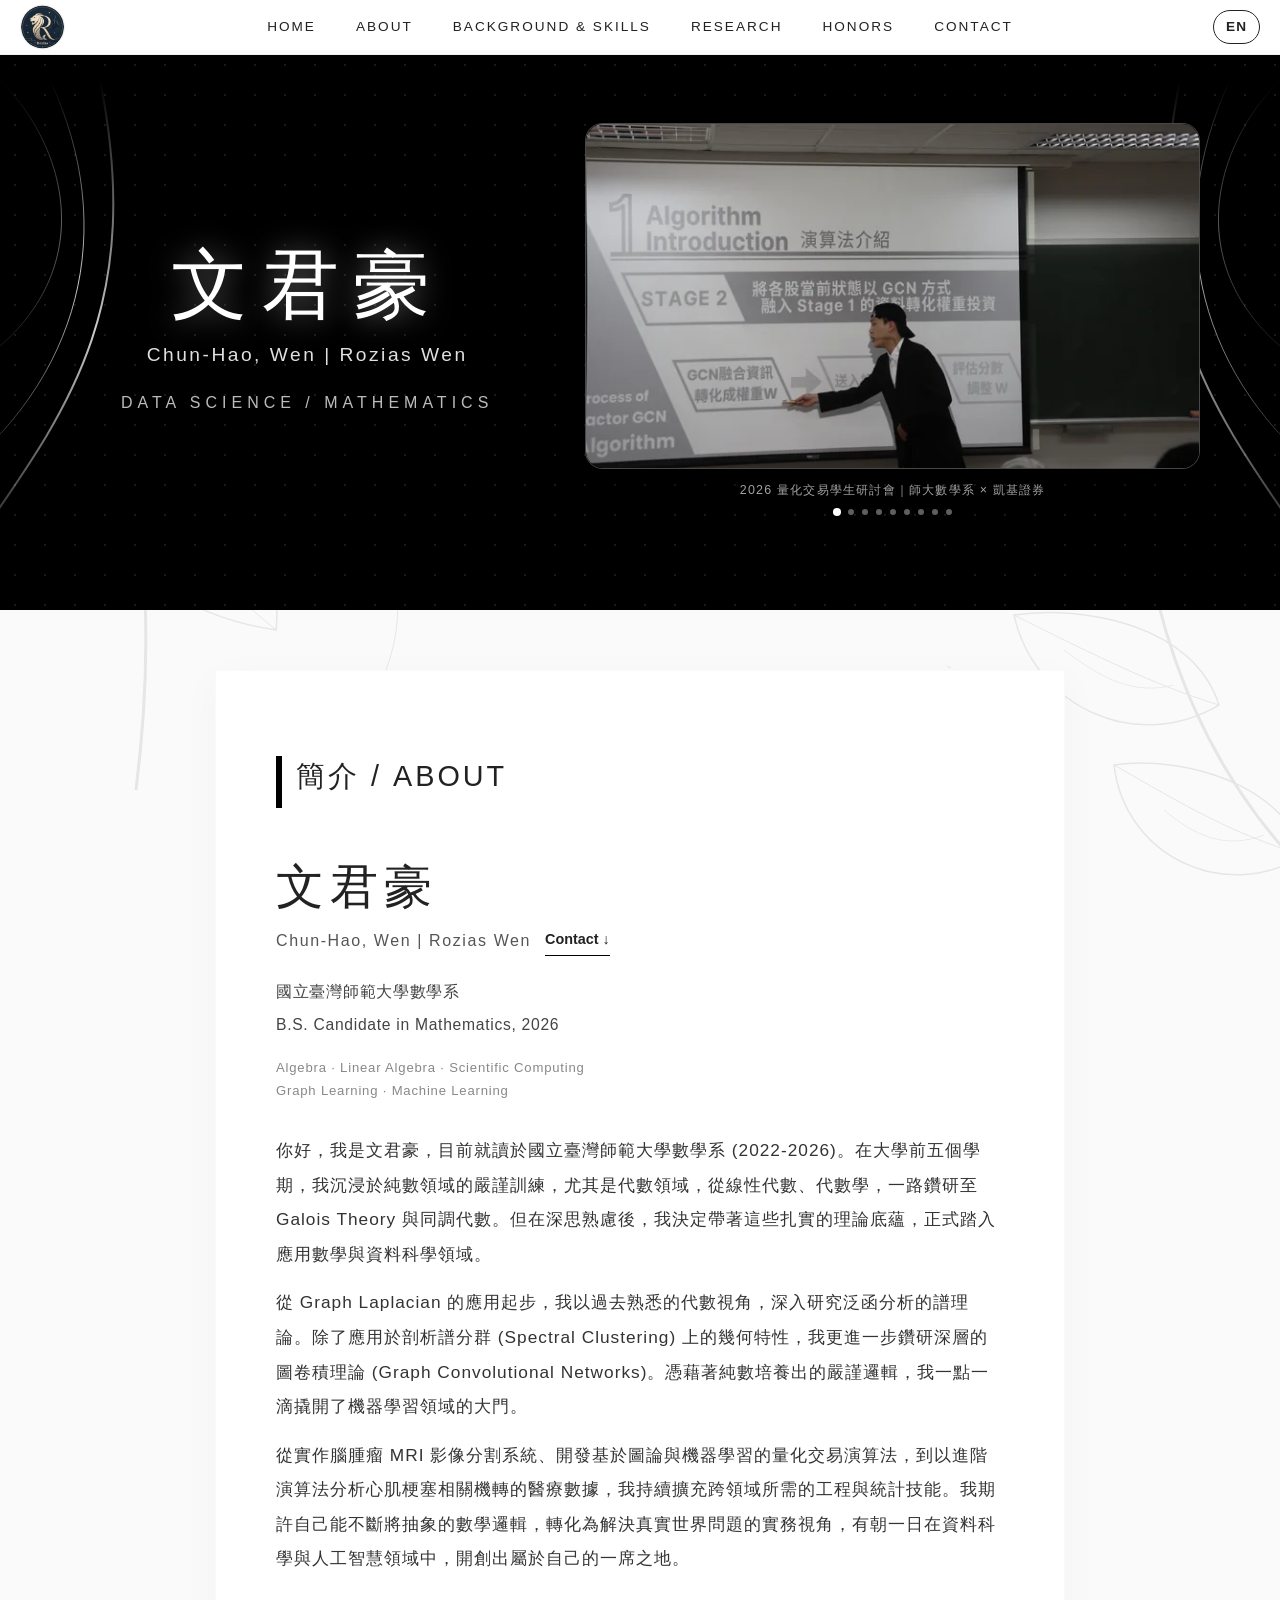
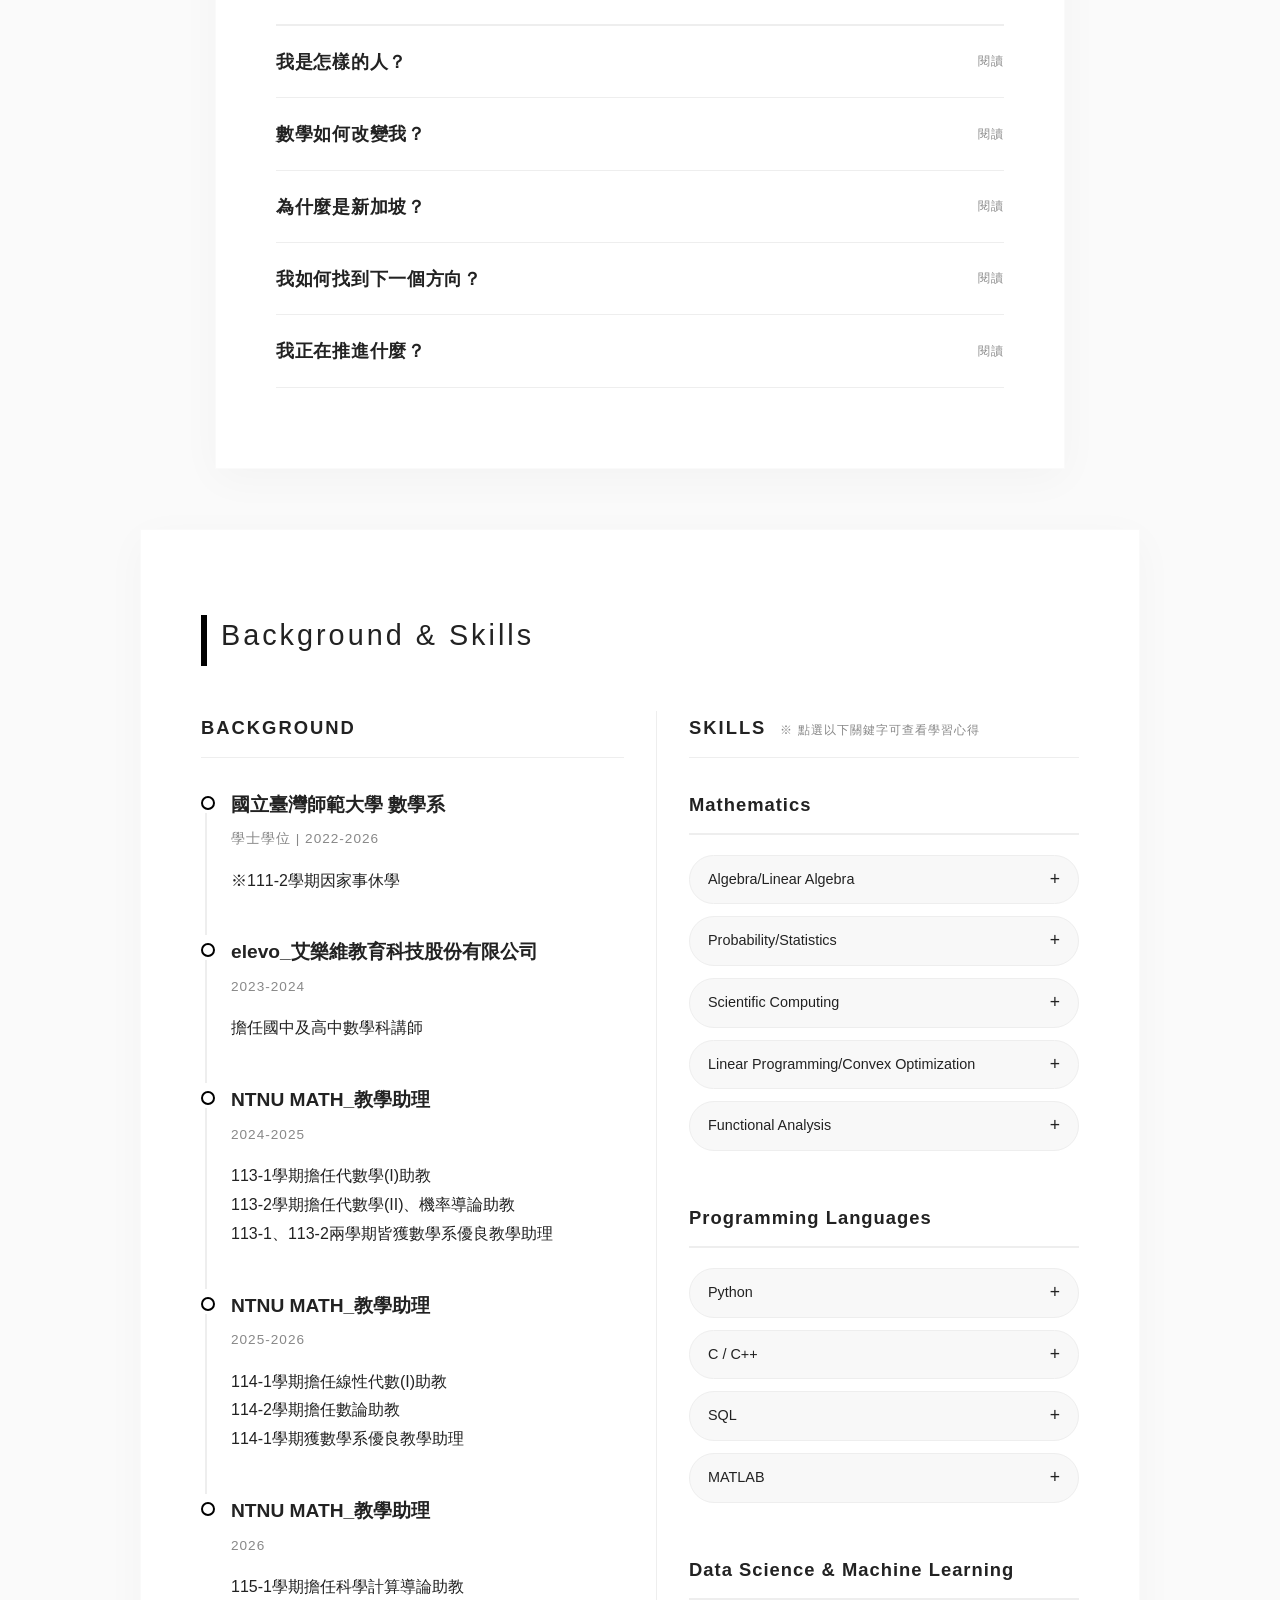
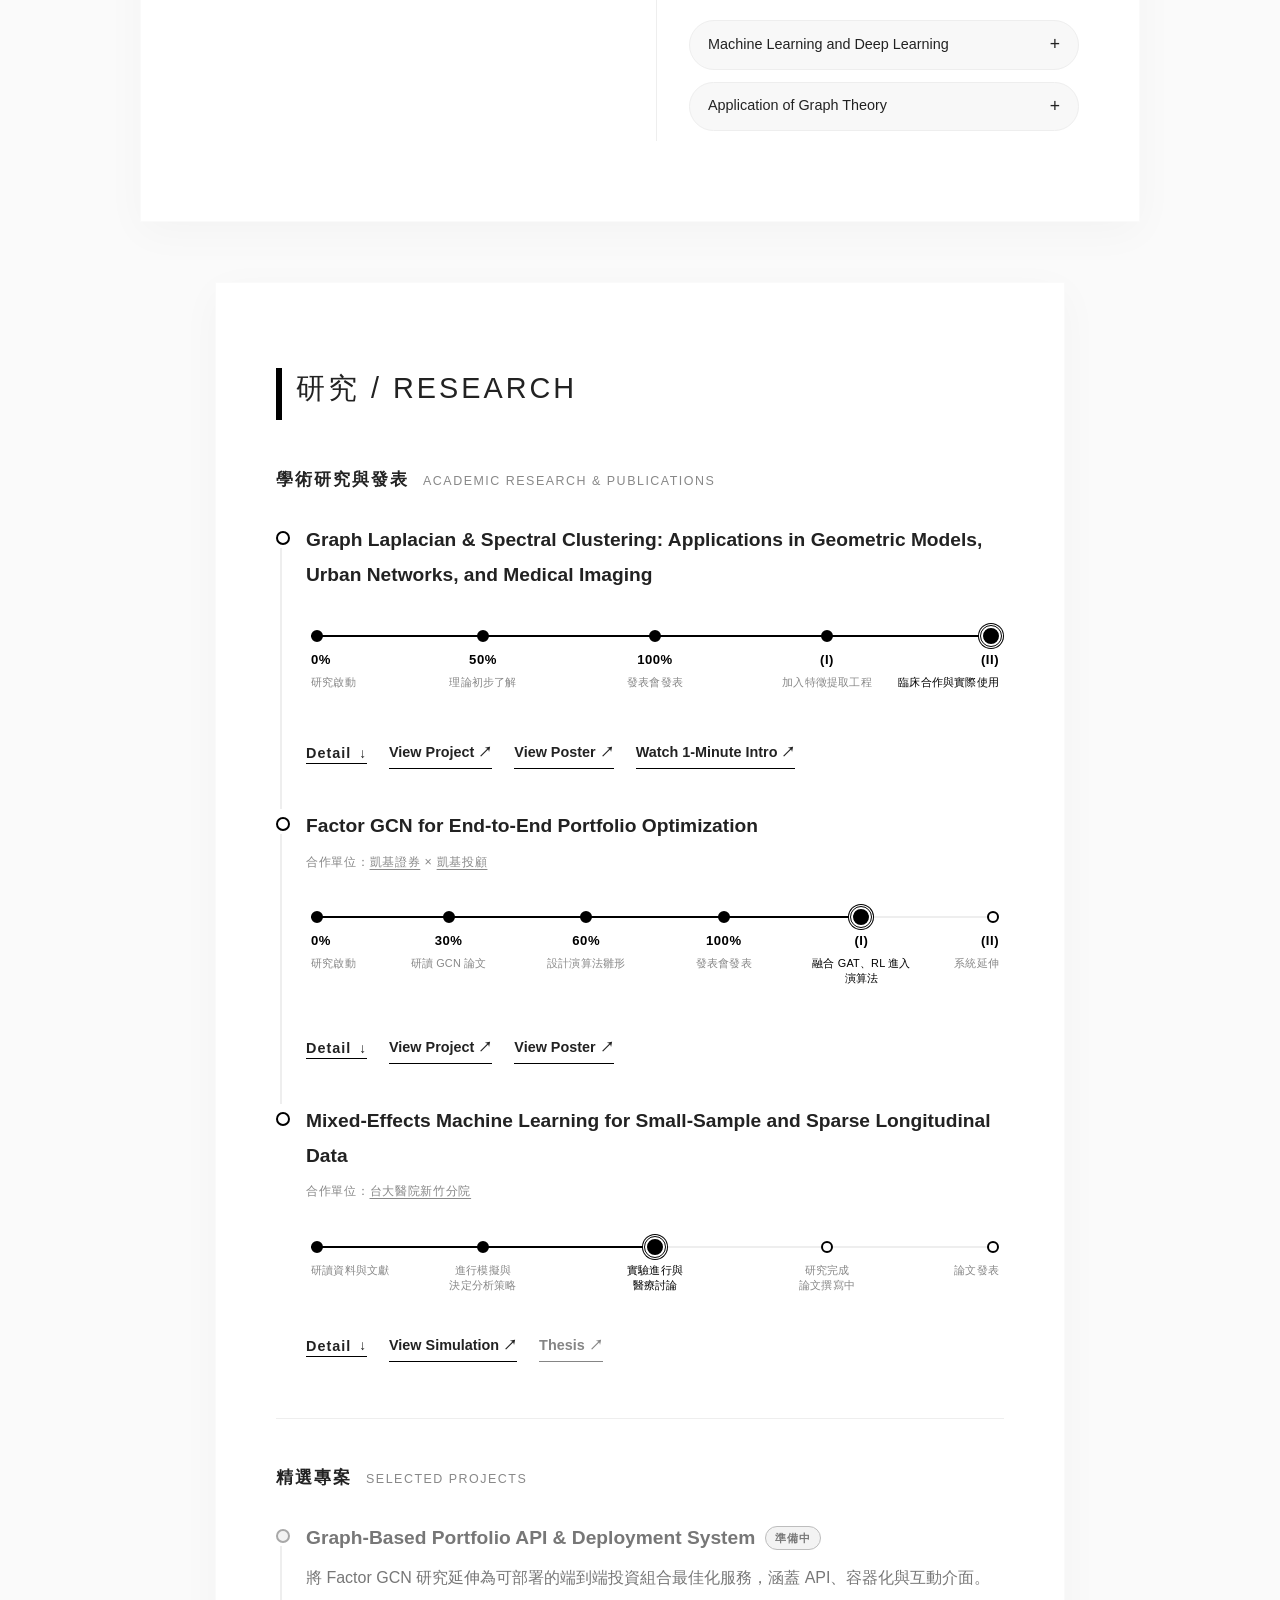
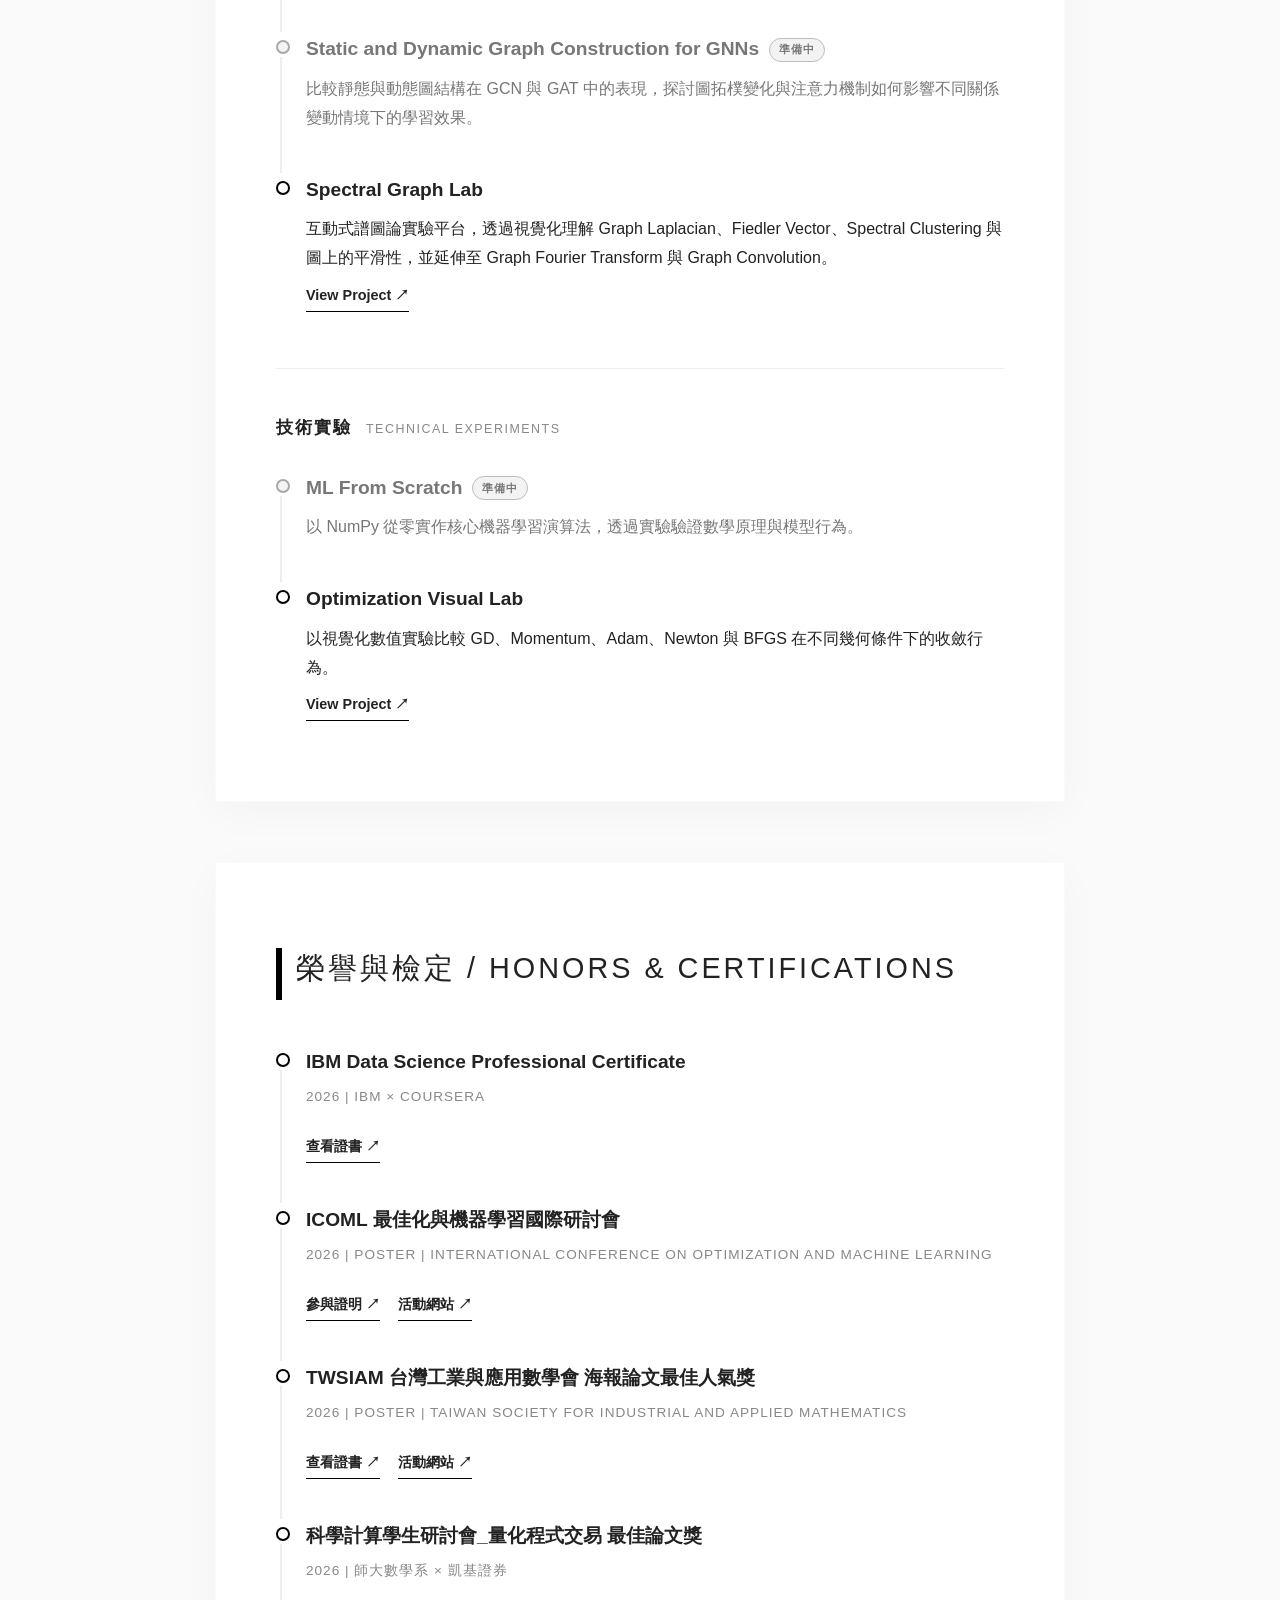
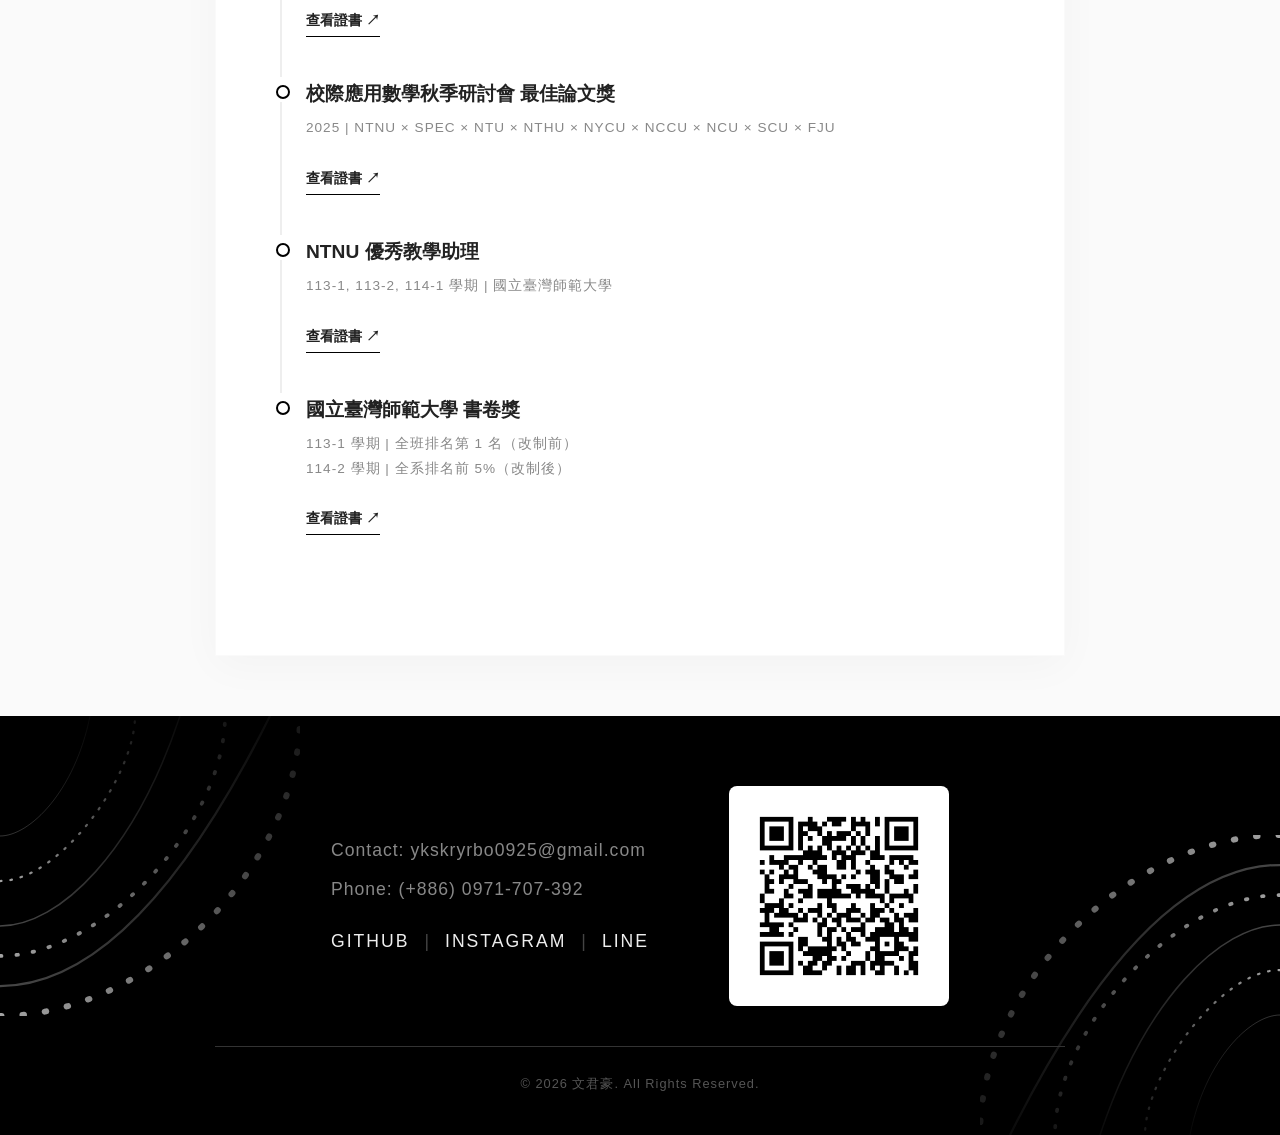
==== index.html @ 9da5f06b "Normalize academic award ranking spacing" ====
<!DOCTYPE html>
<html lang="zh-TW">

<head>
    <meta charset="UTF-8">
    <meta name="viewport" content="width=device-width, initial-scale=1.0">
    <title>Rozias | 個人網站</title>
    <link rel="icon" href="assets/optimized/favicon.png" type="image/png">
    <script src="assets/site.js" defer></script>
    <link href="https://fonts.googleapis.com/css2?family=Inter:wght@300;400;600;700&family=Klee+One:wght@400;600&family=Noto+Sans+TC:wght@300;400;600;700&display=swap" rel="stylesheet">
    <style>
        /* 全局設定與黑白灰色彩計畫 */
        :root {
            --bg-color: #fafafa;
            --card-bg: #ffffff;
            --text-color: #222222;
            --gray-light: #eeeeee;
            --gray-medium: #888888;
            --black: #000000;
            --font-desktop: "Helvetica Neue", Arial, "PingFang TC", "Heiti TC", "Microsoft JhengHei", sans-serif;
            --font-mobile: "Inter", "Noto Sans TC", -apple-system, BlinkMacSystemFont, "Segoe UI", "PingFang TC", "Microsoft JhengHei", Arial, sans-serif;
        }

        * {
            margin: 0;
            padding: 0;
            box-sizing: border-box;
            font-family: var(--font-desktop);
            scroll-behavior: smooth;
        }

        html {
            -webkit-text-size-adjust: 100%;
            text-size-adjust: 100%;
        }

        body {
            background-color: var(--bg-color);
            color: var(--text-color);
            line-height: 1.8;
            overflow-x: hidden;
        }

        /* --- 導覽列 --- */
        nav {
            position: fixed;
            top: 0;
            width: 100%;
            background-color: rgba(255, 255, 255, 0.98);
            border-bottom: 1px solid var(--gray-light);
            z-index: 1000;
            padding: 15px 20px;
            box-shadow: 0 2px 10px rgba(0,0,0,0.02);
            display: flex;
            align-items: center;
        }


    /* 左側專屬 Icon (Logo) 設定 */
        .nav-logo {
            position: absolute;
            left: 20px;
            top: 50%;
            transform: translateY(-50%);
            display: flex;
            align-items: center;
            z-index: 1001; /* 確保不被遮擋 */
        }

        .nav-logo img {
            height: 45px; /* 控制 Icon 的大小 */
            width: 45px;
            object-fit: cover; /* 確保圖片不變形 */
            border-radius: 50%; /* 如果你想讓方形圖片變成圓形，可以保留這行；如果本來就是透明背景的 Logo，這行可以刪掉 */
            border: 1px solid var(--gray-light); /* 輕微的邊框增加質感，不需要也可刪除 */
            transition: transform 0.3s ease;
        }

        .nav-logo:hover img {
            transform: scale(1.1); /* 滑鼠游標靠近時會微微放大 */
        }

        /* 導覽列連結區塊 (電腦版置中橫排) */
        .nav-links {
            display: flex;
            justify-content: center;
            width: 100%;
        }

        .nav-links a {
            color: var(--text-color);
            text-decoration: none;
            margin: 0 20px;
            font-size: 0.85rem;
            letter-spacing: 2px;
            text-transform: uppercase;
            transition: color 0.3s ease;
        }

        .nav-links a:hover {
            color: var(--gray-medium);
        }

        /* 漢堡按鈕 (電腦版隱藏) */
        .menu-toggle {
            display: none;
            flex-direction: column;
            cursor: pointer;
            padding: 5px;
        }

        .menu-toggle .bar {
            height: 2px;
            width: 20px;
            background-color: var(--text-color);
            margin: 3px 0;
            transition: 0.3s;
        }

        /* 首頁橫幅 (Banner) */
        #home {
            height: 55vh; 
            margin-top: 50px;
            display: flex;
            flex-direction: column;
            justify-content: center;
            align-items: center;
            text-align: center;
            background-color: var(--black);
            max-width: 100%;
            padding: 0 20px;
            position: relative;
            overflow: hidden;
            background-image:radial-gradient(rgba(255,255,255,0.1) 1px, transparent 1px);
            background-repeat: repeat;
            background-size: 30px 30px;
            background-position: 0 0;
        }

        /* 數學幾何流線 */
        .banner-wave {
            position: absolute;
            top: 50%;
            transform: translateY(-50%);
            height: 100%;
            max-height: 500px;
            pointer-events: none;
            z-index: 0;
        }

        .banner-wave-left { left: 0; }
        .banner-wave-right { right: 0; transform: translateY(-50%) scaleX(-1); }

        #home .name-zh {
            font-size: 3.5rem;
            letter-spacing: 16px;
            font-weight: 300;
            margin-bottom: 5px;
            color: #FFFFFF;
            text-shadow: 0 0 30px rgba(255, 255, 255, 0.4);
            z-index: 1;
            margin-right: -16px; 
        }

        #home .name-en {
            font-size: 1.2rem;
            letter-spacing: 5px;
            font-weight: 300;
            color: #E0E0E0;
            margin-bottom: 8px;
            z-index: 1;
        }

        #home .title {
            color: #BBBBBB;
            font-size: 1rem;
            letter-spacing: 6px;
            z-index: 1;
            text-transform: uppercase;
            font-weight: 300;
        }

        /* 內容區塊 (純白卡片設計) */
        .content-box {
            background-color: var(--card-bg);
            padding: 80px 60px;
            max-width: 850px;
            margin: 60px auto; 
            position: relative;
            box-shadow: 0 10px 40px rgba(0,0,0,0.03); 
            border: 1px solid rgba(0,0,0,0.02);
            z-index: 1;
        }

        h2 {
            font-size: 1.8rem;
            font-weight: 400;
            letter-spacing: 3px;
            margin-bottom: 50px;
            position: relative;
            padding-left: 20px;
            display: inline-block;
        }

        h2::before {
            content: '';
            position: absolute;
            left: 0;
            top: 5px;
            width: 6px;
            height: 100%;
            background-color: var(--black);
        }

        .image-placeholder {
            width: 100%;
            height: 350px;
            background-color: #fcfcfc;
            display: flex;
            justify-content: center;
            align-items: center;
            color: var(--gray-medium);
            margin-bottom: 40px;
            border: 1px solid var(--gray-light);
            background-image: repeating-linear-gradient(45deg, transparent, transparent 10px, rgba(0,0,0,0.02) 10px, rgba(0,0,0,0.02) 20px);
        }

        /* 項目列表設計 */
        .list-item {
            margin-bottom: 40px;
            position: relative;
            padding-left: 30px;
        }

        .list-item::before {
            content: '';
            position: absolute;
            left: 0;
            top: 8px;
            width: 10px;
            height: 10px;
            border: 2px solid var(--black);
            border-radius: 50%;
            background-color: var(--card-bg);
        }

        .list-item::after {
            content: '';
            position: absolute;
            left: 4px;
            top: 25px;
            width: 2px;
            height: calc(100% + 15px);
            background-color: var(--gray-light);
        }

        .list-item:last-child::after {
            display: none;
        }

        .list-item h3 {
            font-size: 1.2rem;
            font-weight: 600;
            margin-bottom: 5px;
        }

        .list-item .meta {
            color: var(--gray-medium);
            font-size: 0.85rem;
            letter-spacing: 1px;
            margin-bottom: 15px;
            text-transform: uppercase;
        }

        .research-category + .research-category {
            margin-top: 56px;
            padding-top: 44px;
            border-top: 1px solid var(--gray-light);
        }

        .research-category-title {
            display: flex;
            flex-wrap: wrap;
            align-items: baseline;
            gap: 14px;
            margin: 0 0 28px;
            font-size: 1.05rem;
            font-weight: 600;
            letter-spacing: 2px;
            text-transform: uppercase;
        }

        .research-category-title .secondary-title {
            color: var(--gray-medium);
            font-size: 0.78rem;
            font-weight: 400;
            letter-spacing: 1.5px;
        }

        .research-category .list-item:last-child {
            margin-bottom: 0;
        }

        .research-actions {
            display: flex;
            flex-wrap: wrap;
            align-items: center;
            gap: 22px;
            margin-top: 14px;
        }

        .research-actions .project-link {
            margin-top: 0;
        }

        .research-actions .thesis-placeholder,
        .research-actions .thesis-placeholder:hover {
            appearance: none;
            background: transparent;
            border: 0;
            border-bottom: 1px solid currentColor;
            border-radius: 0;
            padding: 0 0 2px;
            font-family: inherit;
            line-height: inherit;
            letter-spacing: inherit;
            color: #858585;
            opacity: 1;
            cursor: default;
        }

        .research-detail-button {
            appearance: none;
            background: transparent;
            border: 0;
            border-bottom: 1px solid var(--black);
            padding: 0 0 2px;
            display: inline-flex;
            align-items: center;
            gap: 8px;
            cursor: pointer;
            color: var(--text-color);
            font-family: inherit;
            font-size: 0.9rem;
            font-weight: 600;
            letter-spacing: 1px;
            transition: color 0.25s ease, border-color 0.25s ease;
        }

        .research-detail-button::after {
            content: '↓';
            font-size: 0.85rem;
        }

        .research-detail-button[aria-expanded="true"]::after {
            content: '↑';
        }

        .research-detail-button:hover {
            color: var(--gray-medium);
            border-bottom-color: var(--gray-medium);
        }

        .research-detail-button:focus-visible {
            outline: 1px solid var(--black);
            outline-offset: 8px;
        }

        .research-entry-content {
            padding-top: 16px;
        }

        .research-entry-content[hidden] {
            display: none;
        }

        .research-entry-content.is-open {
            animation: reveal-research 0.3s ease-out;
        }

        .research-collaboration {
            margin-top: 7px;
            color: var(--gray-medium);
            font-size: 0.78rem;
            font-weight: 500;
            letter-spacing: 0.7px;
        }

        .research-collaboration a {
            color: inherit;
            text-decoration: underline;
            text-decoration-thickness: 1px;
            text-underline-offset: 3px;
        }

        .research-collaboration a:hover {
            color: var(--text-color);
        }

        .research-note {
            margin-top: 22px;
            padding: 18px 20px;
            border-left: 2px solid var(--black);
            background: #f7f7f7;
        }

        .research-note h4 {
            margin: 0 0 10px;
            font-size: 0.82rem;
            font-weight: 700;
            letter-spacing: 1.4px;
            text-transform: uppercase;
        }

        .research-note p + p {
            margin-top: 10px;
        }

        .research-note-gallery {
            display: grid;
            grid-template-columns: repeat(2, minmax(0, 1fr));
            gap: 14px;
            margin-top: 18px;
        }

        .research-note-gallery figure {
            margin: 0;
        }

        .research-note-gallery img {
            display: block;
            width: 100%;
            aspect-ratio: 16 / 9;
            object-fit: cover;
            border-radius: 8px;
        }

        .research-note-gallery figcaption {
            margin-top: 7px;
            color: var(--gray-medium);
            font-size: 0.72rem;
            line-height: 1.5;
            letter-spacing: 0.4px;
        }

        .honor-links {
            display: flex;
            flex-wrap: wrap;
            gap: 18px;
        }

        @keyframes reveal-research {
            from {
                opacity: 0;
                transform: translateY(-6px);
            }
            to {
                opacity: 1;
                transform: translateY(0);
            }
        }

        .research-progress {
            --current-progress: 0%;
            margin: 22px 0 12px;
            padding: 14px 0 8px;
        }

        .progress-track {
            height: 16px;
            margin: 0 5px;
            position: relative;
        }

        .progress-track::before,
        .progress-fill {
            content: '';
            position: absolute;
            left: 0;
            right: 0;
            top: 7px;
            height: 2px;
        }

        .progress-track::before {
            background-color: var(--gray-light);
        }

        .progress-fill {
            right: auto;
            width: var(--current-progress);
            background-color: var(--black);
        }

        .progress-dot {
            appearance: none;
            position: absolute;
            top: 2px;
            width: 12px;
            height: 12px;
            padding: 0;
            border: 2px solid var(--black);
            border-radius: 50%;
            background-color: var(--card-bg);
            transform: translateX(-50%);
            cursor: pointer;
            font: inherit;
        }

        .progress-dot::after {
            content: attr(data-tooltip);
            position: absolute;
            left: 50%;
            bottom: calc(100% + 12px);
            width: max-content;
            max-width: min(230px, calc(100vw - 56px));
            padding: 9px 11px;
            background-color: var(--black);
            color: #ffffff;
            font-size: 0.72rem;
            font-weight: 400;
            letter-spacing: 0.3px;
            line-height: 1.5;
            text-align: left;
            white-space: normal;
            opacity: 0;
            visibility: hidden;
            pointer-events: none;
            transform: translate(-50%, 4px);
            transition: opacity 0.2s ease, transform 0.2s ease, visibility 0.2s ease;
            z-index: 20;
        }

        .progress-dot:hover,
        .progress-dot:focus-visible {
            z-index: 20;
        }

        .progress-dot:hover::after,
        .progress-dot:focus-visible::after {
            opacity: 1;
            visibility: visible;
            transform: translate(-50%, 0);
        }

        .progress-dot:focus-visible {
            outline: 1px solid var(--black);
            outline-offset: 6px;
        }

        .progress-dot.start {
            left: 0;
            transform: none;
            background-color: var(--black);
        }

        .progress-dot.start::after {
            left: 0;
            transform: translate(0, 4px);
        }

        .progress-dot.start:hover::after,
        .progress-dot.start:focus-visible::after {
            transform: translate(0, 0);
        }

        .progress-dot.milestone {
            left: var(--step-position);
            background-color: var(--black);
        }

        .progress-dot.future {
            left: var(--step-position);
        }

        .progress-dot.current {
            left: var(--current-progress);
            width: 16px;
            height: 16px;
            top: 0;
            background-color: var(--black);
            box-shadow: 0 0 0 4px var(--card-bg), 0 0 0 5px var(--black);
        }

        .progress-dot.current::before {
            content: '';
            position: absolute;
            inset: -5px;
            box-sizing: border-box;
            border: 1.5px solid var(--black);
            border-radius: 50%;
            pointer-events: none;
            animation: progress-current-ripple 1.35s ease-out infinite;
        }

        @keyframes progress-current-ripple {
            0% { transform: scale(1); opacity: 0.9; }
            100% { transform: scale(2.2); opacity: 0; }
        }

        .progress-dot.end {
            right: 0;
            transform: none;
        }

        .progress-dot.end::after {
            left: auto;
            right: 0;
            transform: translate(0, 4px);
        }

        .progress-dot.end:hover::after,
        .progress-dot.end:focus-visible::after {
            transform: translate(0, 0);
        }

        .progress-scale {
            position: relative;
            min-height: 66px;
            margin: 8px 5px 0;
            color: var(--gray-medium);
            font-size: 0.78rem;
            letter-spacing: 0.5px;
        }

        .progress-scale span {
            position: absolute;
            top: 0;
            width: 18%;
            display: flex;
            flex-direction: column;
            align-items: center;
            text-align: center;
            line-height: 1.25;
        }

        .progress-scale .start {
            left: 0;
            align-items: flex-start;
            text-align: left;
        }

        .progress-scale .milestone {
            left: var(--step-position);
            transform: translateX(-50%);
        }

        .progress-scale .current {
            left: var(--current-progress);
            transform: translateX(-50%);
            color: var(--black);
            font-weight: 600;
        }

        .progress-scale .end {
            right: 0;
            align-items: flex-end;
            text-align: right;
        }

        .progress-scale strong {
            color: var(--black);
            font-size: 0.82rem;
            font-weight: 600;
        }

        .progress-scale small {
            margin-top: 6px;
            font-size: 0.68rem;
            font-weight: 400;
            letter-spacing: 0.2px;
            line-height: 1.4;
        }

        .progress-scale.six-step {
            min-height: 80px;
        }

        .progress-scale.six-step span {
            width: 15%;
        }

        .progress-scale.five-step {
            min-height: 48px;
        }

        .progress-scale.five-step small {
            margin-top: 0;
        }

        @media (max-width: 600px) {
            .progress-dot.current::after {
                left: auto;
                right: -10px;
                transform: translate(0, 4px);
            }

            .progress-dot.current:hover::after,
            .progress-dot.current:focus-visible::after {
                transform: translate(0, 0);
            }
        }

        .research-empty {
            margin: 0;
            padding-left: 30px;
            color: var(--gray-medium);
            font-size: 0.95rem;
            letter-spacing: 1px;
            position: relative;
        }

        .research-empty::before {
            content: '—';
            position: absolute;
            left: 0;
            color: var(--black);
        }

        .planned-project {
            color: #777777;
        }

        .planned-project::before {
            border-color: #a8a8a8;
            background-color: #f3f3f3;
        }

        .planned-project h3,
        .planned-project p {
            color: inherit;
        }

        .planned-project-heading {
            display: flex;
            flex-wrap: wrap;
            align-items: center;
            gap: 10px;
            margin-bottom: 8px;
        }

        .planned-project-heading h3 {
            margin-bottom: 0;
        }

        .preparing-badge {
            display: inline-flex;
            align-items: center;
            min-height: 24px;
            padding: 3px 9px;
            border: 1px solid #bdbdbd;
            border-radius: 999px;
            background: #f3f3f3;
            color: #777777;
            font-size: 0.66rem;
            font-weight: 600;
            letter-spacing: 0.8px;
            line-height: 1;
            white-space: nowrap;
        }

        /* 頁尾 */
        footer {
            background-color: var(--black);
            color: var(--gray-medium);
            padding: 70px 20px 40px;
            font-size: 1.1rem;
            letter-spacing: 1px;
            margin-top: 50px;
            position: relative;
            z-index: 1;
            overflow: hidden;
        }

        .footer-corner-bg {
            position: absolute;
            z-index: -1;
            pointer-events: none;
            width: 300px;
            height: 300px;
            opacity: 0.8;
        }

        .footer-corner-top-left {
            top: 0;
            left: 0;
            transform: rotate(0deg); 
        }

        .footer-corner-bottom-right {
            bottom: 0;
            right: 0;
            transform: rotate(180deg); 
        }

        .footer-content {
            max-width: 850px;
            margin: 0 auto;
        }

        .footer-info {
            display: flex;
            justify-content: center;
            align-items: center;
            gap: 80px;
            margin-bottom: 40px;
            flex-wrap: wrap; 
        }

        .contact-details {
            text-align: left;
        }

        .contact-details p {
            margin-bottom: 8px;
            font-size: 1.1rem;
        }

        .social-links {
            margin: 20px 0 0 0;
            display: flex;
            align-items: center;
            gap: 15px;
        }

        .social-links a {
            color: var(--gray-light);
            text-decoration: none;
            text-transform: uppercase;
            font-size: 1.1rem;
            letter-spacing: 2px;
            transition: color 0.3s ease;
        }

        .social-links a:hover {
            color: #ffffff;
        }

        .social-links .divider {
            color: #444444;
            font-size: 1.1rem;
        }

        .qr-box {
            background-color: #ffffff;
            padding: 10px;
            border-radius: 8px;
            box-shadow: 0 5px 20px rgba(0,0,0,0.5);
            transition: transform 0.4s ease;
        }

        .qr-box img {
            width: 200px;
            height: 200px;
            display: block;
        }

        .qr-box:hover {
            transform: scale(1.05);
        }

        .copyright {
            text-align: center;
            font-size: 0.8rem;
            color: #555555;
            border-top: 1px solid #333333;
            padding-top: 25px;
            margin-top: 20px;
        }

        /* --- About --- */
        .about-profile {
            padding: 4px 0 34px;
            border-bottom: 1px solid var(--gray-light);
        }

        .about-name {
            margin: 0;
            font-size: clamp(2.1rem, 5vw, 3rem);
            font-weight: 400;
            line-height: 1.25;
            letter-spacing: 0.12em;
        }

        .about-name-row {
            display: flex;
            align-items: center;
            justify-content: flex-start;
            gap: 14px;
            flex-wrap: wrap;
        }

        .about-profile-header {
            display: grid;
            grid-template-columns: minmax(0, 1fr) minmax(170px, 220px);
            gap: clamp(28px, 5vw, 56px);
            align-items: start;
        }

        .about-photo-reserve {
            min-height: 215px;
        }

        .about-name-en {
            margin: 10px 0 0;
            color: #555555;
            font-size: 1rem;
            letter-spacing: 1.6px;
        }

        .about-academic-meta {
            margin: 22px 0 0;
            color: #444444;
            font-size: 0.98rem;
            letter-spacing: 0.7px;
        }

        .about-degree-meta {
            margin: 5px 0 0;
            color: #444444;
            font-size: 0.98rem;
            letter-spacing: 0.7px;
        }

        .about-subjects {
            margin: 18px 0 0;
            color: var(--gray-medium);
            font-size: 0.82rem;
            line-height: 1.75;
            letter-spacing: 0.8px;
        }

        .about-contact-link {
            margin-top: 0;
        }

        .about-introduction {
            margin: 30px 0 10px;
        }

        .about-introduction.handwriting {
            font-family: "Klee One", cursive, sans-serif;
            font-size: 1.08rem;
            line-height: 2;
            letter-spacing: 1px;
        }

        .about-introduction p {
            margin: 0 0 14px;
        }

        .about-disclosures {
            border-top: 1px solid var(--gray-light);
        }

        .about-disclosure {
            border-bottom: 1px solid var(--gray-light);
        }

        .about-disclosure summary {
            list-style: none;
            display: flex;
            align-items: center;
            justify-content: space-between;
            gap: 24px;
            padding: 22px 0;
            cursor: pointer;
        }

        .about-disclosure summary::-webkit-details-marker {
            display: none;
        }

        .about-disclosure summary:focus-visible {
            outline: 2px solid var(--black);
            outline-offset: 5px;
        }

        .about-disclosure-title {
            font-size: 1.14rem;
            font-weight: 600;
            line-height: 1.5;
            letter-spacing: 0.7px;
        }

        .about-disclosure-action {
            flex: 0 0 auto;
            color: var(--gray-medium);
            font-size: 0.78rem;
            letter-spacing: 1px;
            text-transform: uppercase;
            transition: color 0.25s ease;
        }

        .about-disclosure:hover .about-disclosure-action,
        .about-disclosure[open] .about-disclosure-action {
            color: var(--black);
        }

        .about-disclosure-body {
            padding: 0 0 28px;
        }

        .about-disclosure-body p {
            margin: 0;
        }

        .about-empty {
            min-height: 2px;
        }

        .handwriting {
            font-family: "Klee One", cursive, sans-serif;
            font-size: 1.15rem;
            line-height: 2;
            color: #333333;
            letter-spacing: 1px;
        }

        .project-link {
            display: inline-block;
            margin-top: 10px;
            font-size: 0.9rem;
            font-weight: 600;
            color: var(--text-color);
            text-decoration: none;
            border-bottom: 1px solid var(--black);
            padding-bottom: 2px;
            transition: color 0.3s ease, border-color 0.3s ease;
        }

        .project-link:hover {
            color: var(--gray-medium);
            border-bottom-color: var(--gray-medium);
        }

        .simulation-placeholder {
            padding: 0 0 2px;
            cursor: pointer;
        }

        .simulation-placeholder:hover {
            color: var(--gray-medium);
            border-bottom-color: var(--gray-medium);
        }

        .fade-in {
            opacity: 0;
            transform: translateY(30px);
            transition: opacity 0.8s ease-out, transform 0.8s ease-out;
        }

        .fade-in.appear {
            opacity: 1;
            transform: translateY(0);
        }

        /* 手繪感植物線條背景 */
        .organic-bg {
            position: fixed;
            z-index: -2;
            opacity: 0.08;
            pointer-events: none;
        }
        
        .organic-top-left {
            top: 10%;
            left: -5%;
            width: 45vw;
            max-width: 500px;
        }

        .organic-bottom-right {
            bottom: -5%;
            right: -5%;
            width: 45vw;
            max-width: 500px;
            transform: rotate(180deg);
        }
        
        /* --- 專業技能 (獨立面板切換設計) --- */
        /* --- 區塊操作提示小字 --- */
        .hint-text {
            color: var(--gray-medium);
            font-size: 0.85rem;
            margin-top: -35px;    /* 往上拉近標題 */
            margin-bottom: 40px;  /* 往下推開膠囊內容 */
            padding-left: 20px;   /* 讓它跟標題的文字左側對齊 */
            letter-spacing: 1px;
        }

        .skills-grid {
            display: grid;
            grid-template-columns: 1fr;
            gap: 40px;
            margin-top: 10px;
        }

        .skill-category h3 {
            font-size: 1.15rem;
            font-weight: 600;
            margin-bottom: 20px;
            color: var(--text-color);
            border-bottom: 2px solid var(--gray-light);
            padding-bottom: 12px;
            letter-spacing: 1px;
        }

        /* 標籤按鈕區 (完全獨立於文字) */
        .interactive-tags {
            display: flex;
            flex-wrap: wrap;
            align-items: flex-start;
            gap: 12px;
            margin-bottom: 10px;
        }

        .interactive-tags.stacked-tags {
            display: grid;
            grid-template-columns: minmax(0, 1fr);
        }

        .stacked-tags .tag-button {
            width: 100%;
            justify-content: space-between;
            white-space: normal;
        }

        .tag-button {
            display: inline-flex;
            align-items: center;
            gap: 10px;
            background-color: #f8f8f8;
            color: var(--text-color);
            padding: 8px 18px;
            border-radius: 25px;
            font-size: 0.9rem;
            border: 1px solid var(--gray-light);
            cursor: pointer;
            transition: all 0.3s ease;
            user-select: none;
            white-space: nowrap;
        }

        /* 按鈕啟動與懸浮樣式 */
        .tag-button:hover, .tag-button.active {
            background-color: var(--black);
            color: #ffffff;
            border-color: var(--black);
            box-shadow: 0 4px 10px rgba(0,0,0,0.1);
        }

        .tag-button .plus {
            font-size: 1.1rem;
            font-weight: 300;
            transition: transform 0.4s ease;
        }

        .tag-button.active .plus {
            transform: rotate(45deg); /* 把 + 轉成 × */
        }

        /* 說明文字面板區：點擊後移至對應膠囊正下方 */
        .tag-panels {
            display: none;
        }

        .tag-panel {
            display: none;
            background-color: #fcfcfc;
            border-radius: 12px;
            border: 1px solid var(--gray-light);
        }

        /* 說明文字展開時 */
        .tag-panel.active {
            display: block;
            padding: 20px;
            animation: tag-panel-reveal 0.35s ease both;
        }

        .interactive-tags > .tag-panel {
            flex: 0 0 100%;
            width: 100%;
        }

        .stacked-tags > .tag-panel {
            grid-column: 1 / -1;
        }

        @keyframes tag-panel-reveal {
            from {
                opacity: 0;
                transform: translateY(-6px);
            }
            to {
                opacity: 1;
                transform: translateY(0);
            }
        }

        .tag-panel p {
            margin: 0;
        }

        .combined-section {
            max-width: 1000px;
        }

        .background-skills-grid {
            display: grid;
            grid-template-columns: repeat(2, minmax(0, 1fr));
            gap: 32px;
            align-items: start;
        }

        .background-panel {
            grid-column: 1;
            grid-row: 1;
        }

        .skills-panel {
            grid-column: 2;
            grid-row: 1;
            border-left: 1px solid var(--gray-light);
            padding-left: 32px;
        }

        .combined-panel-title {
            margin: 0 0 30px;
            padding-bottom: 12px;
            border-bottom: 1px solid var(--gray-light);
            font-size: 1.15rem;
            font-weight: 600;
            letter-spacing: 2px;
            text-transform: uppercase;
        }

        .skills-panel-heading {
            display: flex;
            flex-wrap: wrap;
            align-items: baseline;
            gap: 6px 14px;
            margin-bottom: 30px;
            padding-bottom: 12px;
            border-bottom: 1px solid var(--gray-light);
        }

        .skills-panel-heading .combined-panel-title {
            margin: 0;
            padding: 0;
            border-bottom: 0;
        }

        .skills-panel-heading .hint-text {
            margin: 0;
            padding: 0;
            font-size: 0.72rem;
        }

        @media (max-width: 900px) {
            .background-skills-grid {
                grid-template-columns: 1fr;
                gap: 48px;
            }

            .background-panel {
                grid-column: 1;
                grid-row: 1;
            }

            .skills-panel {
                grid-column: 1;
                grid-row: 2;
                border-left: 0;
                border-top: 1px solid var(--gray-light);
                padding: 44px 0 0;
            }
        }

        /* --- 語言切換按鈕 (電腦版) --- */
        /* 使用絕對定位靠右，這樣不會影響到中間選單的完美置中 */
        .lang-switch {
            position: absolute;
            right: 20px;
            color: var(--text-color);
            text-decoration: none;
            font-size: 0.85rem;
            font-weight: 600;
            letter-spacing: 1px;
            border: 1px solid var(--text-color);
            padding: 4px 12px;
            border-radius: 20px; /* 膠囊形狀 */
            transition: all 0.3s ease;
        }

        .lang-switch:hover {
            background-color: var(--black);
            color: #ffffff;
            border-color: var(--black);
        }

        /* --- 手機與平板版專屬設定 --- */
        @media (max-width: 768px) {
            nav {
                justify-content: flex-end; 
            }

            .menu-toggle {
                display: flex; 
            }

            .nav-links {
                display: none; 
                flex-direction: column;
                position: absolute;
                top: 100%;
                left: 0;
                width: 100%;
                background-color: rgba(255, 255, 255, 0.98);
                border-bottom: 1px solid var(--gray-light);
                text-align: center;
                padding: 10px 0;
                box-shadow: 0 5px 10px rgba(0,0,0,0.05);
            }

            .nav-links.active {
                display: flex;
            }

            .nav-links a {
                margin: 15px 0; 
            }

            /* 手機版語言按鈕：取消絕對定位，與漢堡按鈕並排靠右 */
            .lang-switch {
                position: relative;
                right: auto;
                margin-right: 20px; /* 跟右邊的漢堡按鈕拉開一點呼吸空間 */
            }
            
            .content-box {
                margin: 40px 20px;  
                padding: 40px 25px; 
            }

            .organic-top-left, .organic-bottom-right {
                width: 70vw; 
            }

            .skills-grid {
                grid-template-columns: 1fr;
                gap: 35px;
            }

            #home .name-zh {
                font-size: 2.5rem;   
                letter-spacing: 10px;
                margin-right: -10px;
            }
            
            #home .name-en {
                font-size: 0.95rem;  
            }
            
            #home {
                margin-top: 50px;
                height: 65vh; 
            }

            .footer-info {
                flex-direction: column;
                text-align: center;
                gap: 35px;
            }
            .contact-details {
                text-align: center;
            }
            .social-links {
                justify-content: center;
            }
        }

        /* 首頁姓名與照片輪播 */
        #home {
            height: auto;
            min-height: 560px;
            padding: 48px clamp(24px, 5vw, 72px);
            align-items: stretch;
            text-align: center;
        }
        .hero-layout {
            width: 100%;
            max-width: 1120px;
            margin: 0 auto;
            display: grid;
            grid-template-columns: minmax(340px, 0.85fr) minmax(520px, 1.15fr);
            align-items: center;
            gap: clamp(42px, 4vw, 58px);
            position: relative;
            z-index: 2;
        }
        .hero-intro {
            display: flex;
            flex-direction: column;
            align-items: center;
            text-align: center;
            min-width: 0;
        }
        #home .name-zh {
            margin: 0 0 12px;
            font-size: clamp(3.5rem, 6vw, 5.5rem);
            letter-spacing: 14px;
            line-height: 1.1;
        }
        #home .name-en {
            margin: 0 0 18px;
            font-size: clamp(1rem, 1.5vw, 1.25rem);
            letter-spacing: 2.5px;
            line-height: 1.7;
        }
        #home .title {
            margin: 0;
            letter-spacing: 5px;
        }
        .hero-media {
            width: 100%;
            position: relative;
            isolation: isolate;
        }
        .hero-frame {
            width: 100%;
            aspect-ratio: 16 / 9;
            position: relative;
            overflow: hidden;
            isolation: isolate;
            background: #000000;
            border: 1px solid rgba(255, 255, 255, 0.28);
            border-radius: 18px;
            box-shadow: 0 24px 60px rgba(0, 0, 0, 0.42), 0 0 0 1px rgba(255, 255, 255, 0.05) inset;
        }
        .hero-slideshow {
            position: absolute;
            inset: 0;
            z-index: 0;
            opacity: 1;
            transition: opacity 0.5s ease;
            background: #000000;
        }
        .hero-slide {
            position: absolute;
            inset: 0;
            display: grid;
            place-items: center;
            opacity: 0;
            transition: opacity 0.8s ease;
            background: #000000;
        }
        .hero-slide.active { opacity: 1; }
        .hero-slide img {
            width: 100%;
            height: 100%;
            object-fit: contain;
            background: #000000;
        }
        .hero-caption {
            display: none;
        }
        .hero-meta {
            min-height: 68px;
            padding: 12px 12px 0;
            display: flex;
            flex-direction: column;
            align-items: center;
            justify-content: flex-start;
            gap: 9px;
        }
        #home:not(.has-banner-images) .hero-meta { visibility: hidden; }
        .hero-caption-display {
            min-height: 1.5em;
            margin: 0;
            color: rgba(255, 255, 255, 0.82);
            font-size: 0.78rem;
            line-height: 1.5;
            letter-spacing: 1.2px;
            text-align: center;
            white-space: pre-line;
        }
        .banner-wave { z-index: 1; }
        .hero-dots {
            display: flex;
            align-items: center;
            gap: 8px;
        }
        .hero-dot {
            appearance: none;
            width: 6px;
            height: 6px;
            padding: 0;
            border: 0;
            border-radius: 50%;
            background: rgba(255, 255, 255, 0.42);
            cursor: pointer;
            transition: transform 0.35s ease, background 0.35s ease;
        }
        .hero-dot.active {
            background: #ffffff;
            transform: scale(1.35);
        }
        .hero-dot:hover { background: rgba(255, 255, 255, 0.78); }
        .hero-dot:focus-visible {
            outline: 1px solid rgba(255, 255, 255, 0.92);
            outline-offset: 4px;
        }
        @media (max-width: 900px) {
            #home {
                min-height: 0;
                padding: 48px 24px 56px;
            }
            .hero-layout {
                grid-template-columns: 1fr;
                gap: 30px;
            }
            .hero-intro {
                align-items: center;
                text-align: center;
            }
            #home .name-zh {
                font-size: clamp(3rem, 12vw, 4.5rem);
                letter-spacing: 12px;
                margin-right: -12px;
            }
            #home .name-en {
                font-size: 0.95rem;
                letter-spacing: 1.8px;
            }
            .hero-media {
                max-width: 760px;
                margin: 0 auto;
            }
            .hero-meta { min-height: 72px; }
        }
        @media (max-width: 600px) {
            * {
                font-family: var(--font-mobile);
            }
            body {
                line-height: 1.7;
                font-synthesis: none;
            }
            h2 {
                font-size: 1.5rem;
                letter-spacing: 1.4px;
            }
            .handwriting {
                font-family: var(--font-mobile);
                font-size: 1rem;
                line-height: 1.85;
                letter-spacing: 0;
            }
            .about-name {
                font-size: 2rem;
                letter-spacing: 0.08em;
            }
            .about-name-row {
                align-items: flex-start;
                gap: 12px;
            }
            .about-profile-header {
                grid-template-columns: 1fr;
            }
            .about-photo-reserve {
                display: none;
            }
            .about-name-en,
            .about-academic-meta,
            .about-degree-meta,
            .about-subjects {
                letter-spacing: 0.35px;
            }
            .about-introduction {
                margin-top: 26px;
            }
            .about-introduction.handwriting {
                font-family: var(--font-mobile);
                font-size: 0.98rem;
                line-height: 1.68;
                letter-spacing: 0;
            }
            .about-introduction p {
                margin-bottom: 14px;
            }
            .about-disclosure summary {
                gap: 14px;
                padding: 19px 0;
            }
            .about-disclosure-title {
                font-size: 1.02rem;
                letter-spacing: 0.35px;
            }
            .about-disclosure-action {
                letter-spacing: 0.35px;
            }
            .list-item h3 {
                font-size: 1.08rem;
                line-height: 1.55;
            }
            .list-item .meta,
            .research-category-title,
            .research-category-title .secondary-title,
            .combined-panel-title,
            .skill-category h3,
            .hint-text,
            .research-detail-button,
            .project-link {
                letter-spacing: 0.4px;
            }
            .progress-scale,
            .progress-scale small {
                letter-spacing: 0;
            }
            #home .name-zh {
                font-size: clamp(2.65rem, 13vw, 3.35rem);
                letter-spacing: 8px;
                margin-right: -8px;
            }
            #home .name-en {
                letter-spacing: 1.2px;
            }
            #home .title {
                font-size: 0.88rem;
                letter-spacing: 2.8px;
            }
            .hero-caption-display {
                letter-spacing: 0.4px;
            }
            .research-collaboration {
                letter-spacing: 0.2px;
            }
            .research-note {
                padding: 16px;
            }
            .research-note-gallery {
                grid-template-columns: 1fr;
            }
        }
        @media (prefers-reduced-motion: reduce) {
            .hero-slideshow, .hero-slide, .hero-dot { transition: none; }
            .research-entry-content.is-open { animation: none; }
            .progress-dot::after { transition: none; }
            .progress-dot.current::before { animation: none; }
            .progress-dot.current::before { display: none; }
        }
    </style>
</head>

<body>

    <svg class="organic-bg organic-top-left" viewBox="0 0 500 700" fill="none" stroke="#000000" xmlns="http://www.w3.org/2000/svg">
        <path d="M-50,0 C100,100 250,300 200,700" stroke-width="3" stroke-linecap="round"/>
        <path d="M40,90 C120,40 220,90 230,180 C160,190 60,160 40,90 Z" stroke-width="1.5"/>
        <path d="M40,90 C110,110 160,140 230,180" stroke-width="1"/> 
        <path d="M80,110 C120,95 150,110 180,135" stroke-width="0.8"/>
        <path d="M125,240 C210,190 310,240 330,330 C260,340 150,320 125,240 Z" stroke-width="1.5"/>
        <path d="M125,240 C190,260 250,290 330,330" stroke-width="1"/>
        <path d="M170,260 C210,250 240,265 280,295" stroke-width="0.8"/>
        <path d="M185,420 C270,390 350,450 340,540 C270,530 180,490 185,420 Z" stroke-width="1.5"/>
        <path d="M185,420 C240,450 280,490 340,540" stroke-width="1"/>
        <path d="M280,100 C350,150 320,250 400,280" stroke-width="1" stroke-dasharray="4 4"/>
        <path d="M380,450 C450,420 480,500 450,580" stroke-width="1"/>
    </svg>

    <svg class="organic-bg organic-bottom-right" viewBox="0 0 500 700" fill="none" stroke="#000000" xmlns="http://www.w3.org/2000/svg">
        <path d="M-50,0 C100,100 250,300 200,700" stroke-width="3" stroke-linecap="round"/>
        <path d="M40,90 C120,40 220,90 230,180 C160,190 60,160 40,90 Z" stroke-width="1.5"/>
        <path d="M40,90 C110,110 160,140 230,180" stroke-width="1"/>
        <path d="M80,110 C120,95 150,110 180,135" stroke-width="0.8"/>
        <path d="M125,240 C210,190 310,240 330,330 C260,340 150,320 125,240 Z" stroke-width="1.5"/>
        <path d="M125,240 C190,260 250,290 330,330" stroke-width="1"/>
        <path d="M170,260 C210,250 240,265 280,295" stroke-width="0.8"/>
        <path d="M185,420 C270,390 350,450 340,540 C270,530 180,490 185,420 Z" stroke-width="1.5"/>
        <path d="M185,420 C240,450 280,490 340,540" stroke-width="1"/>
        <path d="M280,100 C350,150 320,250 400,280" stroke-width="1" stroke-dasharray="4 4"/>
    </svg>

    <nav>
        <a href="#" class="nav-logo">
            <img src="assets/optimized/icon.webp" alt="Rozias Icon" width="512" height="512" decoding="async">
        </a>

        <div class="nav-links" id="nav-links">
            <a href="#">Home</a>
            <a href="#about">About</a>
            <a href="#background-skills">Background & Skills</a>
            <a href="#research">Research</a>
            <a href="#honors">Honors</a>
            <a href="#contact">Contact</a>
        </div>

        <a href="index_en.html" class="lang-switch">EN</a>

        <div class="menu-toggle" id="mobile-menu">
            <span class="bar"></span>
            <span class="bar"></span>
            <span class="bar"></span>
        </div>
    </nav>

    <section id="home" aria-label="首頁橫幅">
        <svg class="banner-wave banner-wave-left" viewBox="0 0 200 500" fill="none" xmlns="http://www.w3.org/2000/svg">
            <defs>
                <linearGradient id="sharpGrad" x1="0%" y1="100%" x2="0%" y2="0%">
                    <stop offset="0%" stop-color="#FFFFFF" stop-opacity="0" />
                    <stop offset="50%" stop-color="#FFFFFF" stop-opacity="0.8" />
                    <stop offset="100%" stop-color="#FFFFFF" stop-opacity="0" />
                </linearGradient>
            </defs>
            <path d="M-50,500 C50,350 150,250 100,0" stroke="url(#sharpGrad)" stroke-width="2" stroke-linecap="round"/>
            <path d="M-50,400 C80,300 120,150 50,0" stroke="url(#sharpGrad)" stroke-width="1" stroke-linecap="round"/>
            <path d="M-50,300 C100,220 80,80 0,0" stroke="url(#sharpGrad)" stroke-width="0.5" stroke-linecap="round"/>
        </svg>

        <svg class="banner-wave banner-wave-right" viewBox="0 0 200 500" fill="none" xmlns="http://www.w3.org/2000/svg">
            <path d="M-50,500 C50,350 150,250 100,0" stroke="url(#sharpGrad)" stroke-width="2" stroke-linecap="round"/>
            <path d="M-50,400 C80,300 120,150 50,0" stroke="url(#sharpGrad)" stroke-width="1" stroke-linecap="round"/>
            <path d="M-50,300 C100,220 80,80 0,0" stroke="url(#sharpGrad)" stroke-width="0.5" stroke-linecap="round"/>
        </svg>

        <div class="hero-layout">
            <div class="hero-intro">
                <h1 class="fade-in name-zh">文君豪</h1>
                <div class="fade-in name-en">Chun-Hao, Wen | Rozias Wen</div>
                <p class="fade-in title">Data Science / Mathematics</p>
            </div>

            <div class="hero-media" aria-label="研究與活動照片自動輪播">
                <div class="hero-frame">
                    <div class="hero-slideshow" data-banner-carousel aria-live="off">
                        <figure class="hero-slide active"><img src="assets/optimized/banner-00.webp" alt="於科學計算學生研討會進行量化程式交易研究發表" fetchpriority="high" width="1280" height="720" decoding="async" srcset="assets/optimized/banner-00-640.webp 640w, assets/optimized/banner-00.webp 1280w" sizes="(max-width: 900px) calc(100vw - 48px), 620px"><figcaption class="hero-caption">2026 量化交易學生研討會｜師大數學系 × 凱基證券</figcaption></figure>
                        <figure class="hero-slide"><img data-src="assets/optimized/banner-01.webp" alt="於 2026 ICOML 進行研究海報發表" loading="lazy" width="1280" height="720" decoding="async" data-srcset="assets/optimized/banner-01-640.webp 640w, assets/optimized/banner-01.webp 1280w" sizes="(max-width: 900px) calc(100vw - 48px), 620px"><figcaption class="hero-caption">2026 ICOML｜研究海報發表與學術交流</figcaption></figure>
                        <figure class="hero-slide"><img data-src="assets/optimized/banner-02.webp" alt="於 2026 ICOML 與國際學者討論研究" loading="lazy" width="1280" height="720" decoding="async" data-srcset="assets/optimized/banner-02-640.webp 640w, assets/optimized/banner-02.webp 1280w" sizes="(max-width: 900px) calc(100vw - 48px), 620px"><figcaption class="hero-caption">2026 ICOML｜與國際學者交流研究方法與成果</figcaption></figure>
                        <figure class="hero-slide"><img data-src="assets/optimized/banner-03.webp" alt="2026 TWSIAM 年會國立臺灣師範大學團隊合照" loading="lazy" width="1280" height="720" decoding="async" data-srcset="assets/optimized/banner-03-640.webp 640w, assets/optimized/banner-03.webp 1280w" sizes="(max-width: 900px) calc(100vw - 48px), 620px"><figcaption class="hero-caption">2026 TWSIAM 年會｜國立臺灣師範大學團隊合照</figcaption></figure>
                        <figure class="hero-slide"><img data-src="assets/optimized/banner-04.webp" alt="代數學助教課" loading="lazy" width="959" height="540" decoding="async" data-srcset="assets/optimized/banner-04-640.webp 640w, assets/optimized/banner-04.webp 959w" sizes="(max-width: 900px) calc(100vw - 48px), 620px"><figcaption class="hero-caption">代數學助教課</figcaption></figure>
                        <figure class="hero-slide"><img data-src="assets/optimized/banner-05.webp" alt="參與 2025 校際應用數學學生研討會" loading="lazy" width="1280" height="720" decoding="async" data-srcset="assets/optimized/banner-05-640.webp 640w, assets/optimized/banner-05.webp 1280w" sizes="(max-width: 900px) calc(100vw - 48px), 620px"><figcaption class="hero-caption">2025 校際應用數學學生研討會</figcaption></figure>
                        <figure class="hero-slide"><img data-src="assets/optimized/banner-06.webp" alt="於 2026 ICOML 進行研究交流" loading="lazy" width="1280" height="720" decoding="async" data-srcset="assets/optimized/banner-06-640.webp 640w, assets/optimized/banner-06.webp 1280w" sizes="(max-width: 900px) calc(100vw - 48px), 620px"><figcaption class="hero-caption">2026 ICOML｜研究交流與意見討論</figcaption></figure>
                        <figure class="hero-slide"><img data-src="assets/optimized/banner-07.webp" alt="於 2026 TWSIAM 年會介紹腦腫瘤光譜分群研究" loading="lazy" width="1108" height="886" decoding="async" data-srcset="assets/optimized/banner-07-640.webp 640w, assets/optimized/banner-07.webp 1108w" sizes="(max-width: 900px) calc(100vw - 48px), 620px"><figcaption class="hero-caption">2026 TWSIAM 年會｜腦腫瘤光譜分群研究海報</figcaption></figure>
                        <figure class="hero-slide"><img data-src="assets/optimized/banner-08.webp" alt="2026 ICOML 工作人員合照" loading="lazy" width="1280" height="720" decoding="async" data-srcset="assets/optimized/banner-08-640.webp 640w, assets/optimized/banner-08.webp 1280w" sizes="(max-width: 900px) calc(100vw - 48px), 620px"><figcaption class="hero-caption">2026 ICOML｜工作人員合照</figcaption></figure>
                    </div>
                </div>
                <div class="hero-meta">
                    <p class="hero-caption-display" data-banner-caption aria-live="polite">2026 量化交易學生研討會｜師大數學系 × 凱基證券</p>
                    <div class="hero-dots" data-banner-dots aria-label="選擇輪播照片">
                        <button type="button" class="hero-dot active" aria-label="顯示第 1 張照片" aria-current="true"></button>
                        <button type="button" class="hero-dot" aria-label="顯示第 2 張照片"></button>
                        <button type="button" class="hero-dot" aria-label="顯示第 3 張照片"></button>
                        <button type="button" class="hero-dot" aria-label="顯示第 4 張照片"></button>
                        <button type="button" class="hero-dot" aria-label="顯示第 5 張照片"></button>
                        <button type="button" class="hero-dot" aria-label="顯示第 6 張照片"></button>
                        <button type="button" class="hero-dot" aria-label="顯示第 7 張照片"></button>
                        <button type="button" class="hero-dot" aria-label="顯示第 8 張照片"></button>
                        <button type="button" class="hero-dot" aria-label="顯示第 9 張照片"></button>
                    </div>
                </div>
            </div>
        </div>
    </section>

    <section id="about" class="content-box">
        <h2 class="fade-in">簡介 / ABOUT</h2>
        <div class="about-profile fade-in">
            <div class="about-profile-header">
                <div class="about-profile-info">
                    <p class="about-name">文君豪</p>
                    <div class="about-name-row">
                        <p class="about-name-en">Chun-Hao, Wen | Rozias Wen</p>
                        <a href="#contact" class="project-link about-contact-link">Contact ↓</a>
                    </div>
                    <p class="about-academic-meta">國立臺灣師範大學數學系</p>
                    <p class="about-degree-meta">B.S. Candidate in Mathematics, 2026</p>
                    <p class="about-subjects">Algebra · Linear Algebra · Scientific Computing<br>Graph Learning · Machine Learning</p>
                </div>
                <div class="about-photo-reserve" aria-hidden="true"></div>
            </div>
            <div class="about-introduction handwriting">
                <p>你好，我是文君豪，目前就讀於國立臺灣師範大學數學系 (2022-2026)。在大學前五個學期，我沉浸於純數領域的嚴謹訓練，尤其是代數領域，從線性代數、代數學，一路鑽研至 Galois Theory 與同調代數。但在深思熟慮後，我決定帶著這些扎實的理論底蘊，正式踏入應用數學與資料科學領域。</p>
                <p>從 Graph Laplacian 的應用起步，我以過去熟悉的代數視角，深入研究泛函分析的譜理論。除了應用於剖析譜分群 (Spectral Clustering) 上的幾何特性，我更進一步鑽研深層的圖卷積理論 (Graph Convolutional Networks)。憑藉著純數培養出的嚴謹邏輯，我一點一滴撬開了機器學習領域的大門。</p>
                <p>從實作腦腫瘤 MRI 影像分割系統、開發基於圖論與機器學習的量化交易演算法，到以進階演算法分析心肌梗塞相關機轉的醫療數據，我持續擴充跨領域所需的工程與統計技能。我期許自己能不斷將抽象的數學邏輯，轉化為解決真實世界問題的實務視角，有朝一日在資料科學與人工智慧領域中，開創出屬於自己的一席之地。</p>
            </div>
        </div>

        <div class="about-disclosures">
            <details class="about-disclosure fade-in">
                <summary>
                    <span class="about-disclosure-title">我是怎樣的人？</span>
                    <span class="about-disclosure-action">閱讀</span>
                </summary>
                <div class="about-disclosure-body about-empty" aria-hidden="true"></div>
            </details>

            <details class="about-disclosure fade-in">
                <summary>
                    <span class="about-disclosure-title">數學如何改變我？</span>
                    <span class="about-disclosure-action">閱讀</span>
                </summary>
                <div class="about-disclosure-body">
                    <p class="handwriting">代數學與線性代數讓我第一次深刻感受到，數學不只是計算，而是一種理解結構與關係的語言。對抽象結構的著迷，曾讓我很想繼續在純數學裡深耕；這份好奇也驅使我利用暑期自修 Galois Theory，並進一步探索 Homological Algebra。即使後來研究方向延伸到新的領域，這段訓練仍是我看待問題、建立模型與追求嚴謹性的起點。</p>
                </div>
            </details>

            <details class="about-disclosure fade-in">
                <summary>
                    <span class="about-disclosure-title">為什麼是新加坡？</span>
                    <span class="about-disclosure-action">閱讀</span>
                </summary>
                <div class="about-disclosure-body">
                    <p class="handwriting">2018 年初次造訪新加坡時，我便對城市的發展與秩序留下深刻印象；2025 年初再次前往，並與當地學生交流後，我更清楚看見自己嚮往的學習環境：有效率、積極上進，也對自己有嚴格的要求。我願意把它稱為心中的烏托邦。這份嚮往讓我把目標放在新加坡國立大學或南洋理工大學，期望在機器學習、資料科學或人工智慧相關領域繼續深造。</p>
                </div>
            </details>

            <details class="about-disclosure fade-in">
                <summary>
                    <span class="about-disclosure-title">我如何找到下一個方向？</span>
                    <span class="about-disclosure-action">閱讀</span>
                </summary>
                <div class="about-disclosure-body">
                    <p class="handwriting">走向機器學習，並不是因為否定純數學，而是我重新評估自己的個性、喜好與想處理的問題後，做出的主動選擇。2025 年校際應用數學秋季研討會的最佳論文獎，讓我看見自己也能把數學想法帶進新的問題；而科學計算的學習，則讓我理解模型、資料與演算法之間的連結。從 Graph Laplacian 到 GCN，我發現過去的純數與邏輯訓練沒有被留在原地，而是為我打開了通往 ML 的新門。</p>
                </div>
            </details>

            <details class="about-disclosure fade-in">
                <summary>
                    <span class="about-disclosure-title">我正在推進什麼？</span>
                    <span class="about-disclosure-action">閱讀</span>
                </summary>
                <div class="about-disclosure-body about-empty" aria-hidden="true"></div>
            </details>
        </div>
    </section>

    <section id="background-skills" class="content-box combined-section">
        <h2 class="fade-in">Background & Skills</h2>

        <div class="background-skills-grid">
            <div id="skills" class="combined-panel skills-panel">
                <div class="skills-panel-heading fade-in">
                    <h3 class="combined-panel-title">Skills</h3>
                    <p class="hint-text">※ 點選以下關鍵字可查看學習心得</p>
                </div>
        
        <div class="skills-grid fade-in">
            <div class="skill-category">
                <h3>Mathematics</h3>
                <div class="interactive-tags stacked-tags">
                    <div class="tag-button" data-target="math-1">Algebra/Linear Algebra <span class="plus">+</span></div>
                    <div class="tag-button" data-target="math-2">Probability/Statistics <span class="plus">+</span></div>
                    <div class="tag-button" data-target="math-3">Scientific Computing <span class="plus">+</span></div>
                    <div class="tag-button" data-target="math-4">Linear Programming/Convex Optimization <span class="plus">+</span></div>
                    <div class="tag-button" data-target="math-5">Functional Analysis <span class="plus">+</span></div>


                </div>
                <div class="tag-panels">
                    <div class="tag-panel" id="math-1">
                        <p class="handwriting">代數學探討的是數學的「結構」本質。在撰寫程式或分析真實世界問題時，代數與線性代數能幫助我在腦中快速建構出清晰的數學模型。現實生活中線性關係隨處可見，尤其在電腦科學中，矩陣與向量空間的概念更是資料處理、圖論架構與現代機器學習最核心的底層邏輯。</p>
                    </div>
                    <div class="tag-panel" id="math-2">
                        <p class="handwriting">機率與統計是量化「不確定性」的科學，為機器學習提供了嚴謹的數學視角。它使我能洞悉資料背後的分佈規律、精準評估風險；在面對真實世界中充滿雜訊或複雜結構的數據時，不僅能藉此建構出適應各種情境的預測模型，更能透過嚴密釐清各類誤差，為檢驗模型優劣提供客觀且扎實的判斷準則。</p>
                    </div>
                    <div class="tag-panel" id="math-3">
                        <p class="handwriting">科學計算是連接純數理論與電腦實作的關鍵。在追求理論精確之餘，實務上更須妥善處理電腦運算時無可避免的誤差與極限逼近。它訓練我建立起以「運算成本」、「演算法效率」及「收斂性」為核心的思維模式，以嚴謹的數學知識，為解決真實世界問題的高效程式碼提供精準的想法與嚴謹的證明。</p>
                    </div>
                    <div class="tag-panel" id="math-4">
                        <p class="handwriting">修習並研究中</p>
                    </div>
                    <div class="tag-panel" id="math-5">
                        <p class="handwriting">泛函分析是探討函數空間與算子理論的核心數學分支。為了更透徹地理解 Spectral Theory 在 Graph Laplacian 中的底層邏輯，我展開了這門學科的自主研修。透過剖析無限維空間的性質與算子行為，我期望對機器學習中的最佳化問題具備更宏觀的視角，也為深入探究模型的泛化能力打下了堅實的理論底蘊。</p>
                    </div>
                </div>
            </div>

            <div class="skill-category">
                <h3>Programming Languages</h3>
                <div class="interactive-tags stacked-tags">
                    <div class="tag-button" data-target="prog-1">Python <span class="plus">+</span></div>
                    <div class="tag-button" data-target="prog-2">C / C++ <span class="plus">+</span></div>
                    <div class="tag-button" data-target="prog-3">SQL <span class="plus">+</span></div>
                    <div class="tag-button" data-target="prog-4">MATLAB <span class="plus">+</span></div>
                </div>
                <div class="tag-panels">
                    <div class="tag-panel" id="prog-1">
                        <p class="handwriting">作為實現資料科學的主力語言，自高中起便深耕的 Python 為我提供了強大且靈活的開發特性。在科學計算特論課程中，它在不同的技術層面皆提供強大的協助：從繁雜的資料清洗、建構複雜的模型，到最終的數據視覺化，皆一手包辦的它成為最強大的助攻之一。</p>
                    </div>
                    <div class="tag-panel" id="prog-2">
                        <p class="handwriting">學習 C 語言是對底層運算思維與記憶體管理的極致淬鍊，也是我在國立臺灣科技大學（NTUST）修習期間收穫最豐的技能之一。它訓練我以電腦硬體的視角剖析程式，深刻理解指令編譯與底層運行的原理，為日後實作高效能演算法與複雜資料結構，打下了無可取代的扎實基礎。</p>
                    </div>
                    <div class="tag-panel" id="prog-3">
                        <p class="handwriting">透過 IBM Data Science 專業認證課程的洗禮，我掌握了這項駕馭與萃取真實世界龐大數據的必備利器。對於具備嚴謹邏輯訓練的數學系學生而言，SQL 的關聯式思維極具共鳴，使我能以極高的效率，從海量資料庫中精煉出建模所需的關鍵特徵。</p>
                    </div>
                    <div class="tag-panel" id="prog-4">
                        <p class="handwriting">MATLAB 是我在大學期間深入掌握的重要數學語言。它提供了無與倫比的矩陣運算與數值分析環境；對我而言，它不僅是一台「超大型的科學計算機」，更是我在建構純數模型與快速驗證演算法原型時，最得心應手的強大引擎。</p>
                    </div>
                </div>
            </div>

            <div class="skill-category">
                <h3>Data Science & Machine Learning</h3>
                <div class="interactive-tags stacked-tags">
                    <div class="tag-button" data-target="ds-1">Machine Learning and Deep Learning <span class="plus">+</span></div>
                    <div class="tag-button" data-target="ds-2">Application of Graph Theory <span class="plus">+</span></div>
                </div>
                <div class="tag-panels">
                    <div class="tag-panel" id="ds-1">
                        <p class="handwriting">機器學習是我跨足資料科學的啟端。國立台灣大學有提供一門課程"機器學習導論" 只是我運氣不好沒有加簽到 不過我仍透過其課程錄影學到了大致的運作原理和核心架構。放眼未來，我將目標鎖定於新加坡國立大學（NUS）的資料科學與機器學習碩士學程 (DSML)，期許能在頂尖的學術殿堂中，建構更完整、深厚的機器學習知識體系。</p>                    </div>
                    <div class="tag-panel" id="ds-2">
                        <p class="handwriting">圖論是我認為能將真實世界的複雜網絡與拓樸結構，最直觀轉化為數學語言的強大工具，而線性代數則是支撐其運作的核心基石。儘管未曾正式修習圖論課程，我卻在研究實務中將其概念深刻實踐。從深究 Graph Laplacian 的頻譜特性，到建構 Graph Convolutional Network (GCN) 與 Graph Attention Network (GAT) 以萃取複雜的節點特徵，圖論與機器學習的結合，是我目前最熱衷且持續突破的研究主軸。</p>
                    </div>
                </div>
            </div>
                </div>
            </div>

            <div id="background" class="combined-panel background-panel">
                <h3 class="combined-panel-title fade-in">Background</h3>
        
        <div class="list-item fade-in">
            <h3>國立臺灣師範大學 數學系</h3>
            <div class="meta">學士學位 | 2022-2026</div>
            <p>※111-2學期因家事休學</p>
        </div>

        <div class="list-item fade-in">
            <h3>elevo_艾樂維教育科技股份有限公司</h3>
            <div class="meta">2023-2024</div>
            <p>擔任國中及高中數學科講師</p>
        </div>

        <div class="list-item fade-in">
            <h3>NTNU MATH_教學助理</h3>
            <div class="meta">2024-2025</div>
            <p>113-1學期擔任代數學(I)助教<br>113-2學期擔任代數學(II)、機率導論助教</p>
            <p>113-1、113-2兩學期皆獲數學系優良教學助理</p>
        </div>

        <div class="list-item fade-in">
            <h3>NTNU MATH_教學助理</h3>
            <div class="meta">2025-2026</div>
            <p>114-1學期擔任線性代數(I)助教<br>114-2學期擔任數論助教</p>
            <p>114-1學期獲數學系優良教學助理</p>
        </div>

        <div class="list-item fade-in">
            <h3>NTNU MATH_教學助理</h3>
            <div class="meta">2026</div>
            <p>115-1學期擔任科學計算導論助教</p>
        </div>
                </div>
            </div>
    </section>

    <section id="research" class="content-box">
        <h2 class="fade-in">研究 / RESEARCH</h2>

        <div class="research-category">
            <h3 class="research-category-title fade-in">
                學術研究與發表
                <span class="secondary-title">Academic Research & Publications</span>
            </h3>

            <div class="list-item research-project fade-in">
                <h3>Graph Laplacian & Spectral Clustering: Applications in Geometric Models, Urban Networks, and Medical Imaging</h3>

                <div class="research-progress" style="--current-progress: 100%;" aria-label="腦腫瘤研究進度：0% 研究啟動、50% 理論初步了解、100% 發表會發表、第一延伸階段加入特徵提取工程、第二延伸階段臨床合作與實際使用；目前位於第二延伸階段">
                    <div class="progress-track">
                        <span class="progress-fill" aria-hidden="true"></span>
                        <button type="button" class="progress-dot start" data-tooltip="建立研究問題與光譜分群架構" aria-label="0%：建立研究問題與光譜分群架構"></button>
                        <button type="button" class="progress-dot milestone" style="--step-position: 25%;" data-tooltip="初步了解 Graph Laplacian 與光譜分群理論" aria-label="50%：初步了解 Graph Laplacian 與光譜分群理論"></button>
                        <button type="button" class="progress-dot milestone" style="--step-position: 50%;" data-tooltip="完成發表會發表，達成原定研究目標" aria-label="100%：完成發表會發表，達成原定研究目標"></button>
                        <button type="button" class="progress-dot milestone" style="--step-position: 75%;" data-tooltip="加入特徵提取工程，進行腦部 MRI 影像分割" aria-label="第一延伸階段：加入特徵提取工程，進行腦部 MRI 影像分割"></button>
                        <button type="button" class="progress-dot current" style="transform: translateX(-100%);" data-tooltip="尋找臨床合作對象，進行實際使用與回饋" aria-label="目前第二延伸階段：尋找臨床合作對象，進行實際使用與回饋"></button>
                    </div>
                    <div class="progress-scale" aria-hidden="true">
                        <span class="start"><strong>0%</strong><small>研究啟動</small></span>
                        <span class="milestone" style="--step-position: 25%;"><strong>50%</strong><small>理論初步了解</small></span>
                        <span class="milestone" style="--step-position: 50%;"><strong>100%</strong><small>發表會發表</small></span>
                        <span class="milestone" style="--step-position: 75%;"><strong>(I)</strong><small>加入特徵提取工程</small></span>
                        <span class="current" style="transform: translateX(-100%); align-items: flex-end; text-align: right;"><strong>(II)</strong><small>臨床合作與實際使用</small></span>
                    </div>
                </div>

                <div class="research-actions">
                    <button type="button" class="research-detail-button" aria-expanded="false" aria-controls="brain-tumor-detail-zh">Detail</button>
                    <a href="https://rozias0925.github.io/FY26-Graph-Clustering-Intro/" target="_blank" rel="noopener" class="project-link">View Project ↗</a>
                    <a href="assets/posters/brain-tumor-spectral-clustering-poster.pdf?v=20260828-2" target="_blank" rel="noopener" class="project-link">View Poster ↗</a>
                    <a href="https://drive.google.com/file/d/1hTg62XypVPyWt7PBU8AVuaSjZH34FYay/view?usp=drive_link" target="_blank" rel="noopener" class="project-link">Watch 1-Minute Intro ↗</a>
                </div>
                <div class="research-entry-content" id="brain-tumor-detail-zh" hidden>
                    <p>
                        以 Stanford Bunny 幾何模型為例說明演算法核心，並將無從證明的社會科學理論（如都市經濟學）融入現代機器學習方法加以實證。後續更將此演算法框架應用於 AI 醫療領域，透過精準辨識腦腫瘤影像，輔助臨床醫師進行診斷，期能有效降低醫療人員的工作負擔。
                    </p>
                    <p style="margin-top: 10px;">
                        第二次研究在演算法中加入特徵提取工程 (Feature Extraction Engineering)，將腦部MRI影像分為腫瘤區與非腫瘤區，後續研究欲引入Dice Coefficient並持續改良，期許未來開發輔助臨床醫師使用。
                    </p>
                    <aside class="research-note" aria-label="研究貢獻與發表說明">
                        <h4>Note</h4>
                        <p>本專題與同系柯心宜同學共同研究。我的主要貢獻涵蓋數學理論研讀、研究構想與方法設計、演算法撰寫，以及後續研究延伸；柯心宜主要參與共同討論與口頭發表。</p>
                        <p>隨研究持續推進，不同階段成果先後於 2025 校際應用數學研討會、2026 TWSIAM 台灣工業與應用數學會年會，以及 2026 ICOML 最佳化與機器學習國際研討會發表。</p>
                        <div class="research-note-gallery" aria-label="腦腫瘤研究發表照片">
                            <figure>
                                <img src="assets/optimized/brain-tumor-twsiam-2026.webp" alt="文君豪與共同研究者柯心宜於 2026 TWSIAM 年會合照" loading="lazy" width="1200" height="675" decoding="async" srcset="assets/optimized/brain-tumor-twsiam-2026-640.webp 640w, assets/optimized/brain-tumor-twsiam-2026.webp 1200w" sizes="(max-width: 700px) calc(100vw - 64px), 480px">
                                <figcaption>2026 TWSIAM｜與共同研究者柯心宜合照</figcaption>
                            </figure>
                            <figure>
                                <img src="assets/optimized/brain-tumor-icoml-2026.webp" alt="文君豪於 2026 ICOML 介紹腦腫瘤光譜分群研究" loading="lazy" width="1200" height="800" decoding="async" srcset="assets/optimized/brain-tumor-icoml-2026-640.webp 640w, assets/optimized/brain-tumor-icoml-2026.webp 1200w" sizes="(max-width: 700px) calc(100vw - 64px), 480px">
                                <figcaption>2026 ICOML｜腦腫瘤光譜分群研究交流</figcaption>
                            </figure>
                        </div>
                    </aside>
                </div>
            </div>

            <div class="list-item research-project fade-in">
                <h3>Factor GCN for End-to-End Portfolio Optimization</h3>
                <div class="research-collaboration">合作單位：<a href="https://www.kgi.com.tw/zh-tw/" target="_blank" rel="noopener">凱基證券</a> × <a href="https://www.kgisia.com.tw/zh-tw/" target="_blank" rel="noopener">凱基投顧</a></div>

                <div class="research-progress" style="--current-progress: 80%;" aria-label="Factor GCN 研究進度：0% 研究啟動、30% 研讀 GCN 論文、60% 設計演算法雛形、100% 發表會發表、第一延伸階段將 GAT 與 RL 融合進演算法、第二延伸階段系統延伸；目前位於第一延伸階段">
                    <div class="progress-track">
                        <span class="progress-fill" aria-hidden="true"></span>
                        <button type="button" class="progress-dot start" data-tooltip="確立端到端投資組合最佳化研究方向" aria-label="0%：確立端到端投資組合最佳化研究方向"></button>
                        <button type="button" class="progress-dot milestone" style="--step-position: 20%;" data-tooltip="研讀 GCN 相關論文並整理模型架構" aria-label="30%：研讀 GCN 相關論文並整理模型架構"></button>
                        <button type="button" class="progress-dot milestone" style="--step-position: 40%;" data-tooltip="設計 Factor GCN 演算法雛形與權重輸出流程" aria-label="60%：設計 Factor GCN 演算法雛形與權重輸出流程"></button>
                        <button type="button" class="progress-dot milestone" style="--step-position: 60%;" data-tooltip="完成發表會發表，達成原定研究目標" aria-label="100%：完成發表會發表，達成原定研究目標"></button>
                        <button type="button" class="progress-dot current" data-tooltip="持續與凱基證券合作，將 GAT、RL 融合進演算法" aria-label="目前第一延伸階段：持續與凱基證券合作，將 GAT、RL 融合進演算法"></button>
                        <button type="button" class="progress-dot end" data-tooltip="延伸完整系統與後續部署方向" aria-label="第二延伸階段：延伸完整系統與後續部署方向"></button>
                    </div>
                    <div class="progress-scale six-step" aria-hidden="true">
                        <span class="start"><strong>0%</strong><small>研究啟動</small></span>
                        <span class="milestone" style="--step-position: 20%;"><strong>30%</strong><small>研讀 GCN 論文</small></span>
                        <span class="milestone" style="--step-position: 40%;"><strong>60%</strong><small>設計演算法雛形</small></span>
                        <span class="milestone" style="--step-position: 60%;"><strong>100%</strong><small>發表會發表</small></span>
                        <span class="current"><strong>(I)</strong><small>融合 GAT、RL 進入演算法</small></span>
                        <span class="end"><strong>(II)</strong><small>系統延伸</small></span>
                    </div>
                </div>

                <div class="research-actions">
                    <button type="button" class="research-detail-button" aria-expanded="false" aria-controls="factor-gcn-detail-zh">Detail</button>
                    <a href="https://rozias0925.github.io/FY26-Graph-Portfolio/" target="_blank" rel="noopener" class="project-link">View Project ↗</a>
                    <a href="assets/posters/factor-gcn-portfolio-optimization-poster.pdf" target="_blank" rel="noopener" class="project-link">View Poster ↗</a>
                </div>
                <div class="research-entry-content" id="factor-gcn-detail-zh" hidden>
                    <p>
                        為克服傳統投資組合易受『假性相關』干擾，以及 HRP 模型受限於歷史價格雜訊的痛點，本研究提出基於圖論架構的 Factor GCN 模型。該演算法透過圖卷積神經網路，將長期基本面因子與短期動能特徵進行深度融合，有效過濾市場雜訊，並以端到端（End-to-End）的方式動態輸出最佳資產配置權重，最大化每單位風險之報酬。
                    </p>
                    <aside class="research-note" aria-label="研究指導與發表說明">
                        <h4>Note</h4>
                        <p>本專題為個人研究，由凱基證券量化研究員戴立庭指導，提供財務金融領域知識、研究方向與模型改良建議。</p>
                        <p>研究成果先後於 2026 科學計算學生研討會_量化程式交易，以及 2026 ICOML 最佳化與機器學習國際研討會發表。</p>
                        <div class="research-note-gallery" aria-label="Factor GCN 研究發表照片">
                            <figure>
                                <img src="assets/optimized/factor-gcn-presentation-2026.webp" alt="文君豪於 2026 科學計算學生研討會發表 Factor GCN 量化程式交易研究" loading="lazy" width="1200" height="800" decoding="async" srcset="assets/optimized/factor-gcn-presentation-2026-640.webp 640w, assets/optimized/factor-gcn-presentation-2026.webp 1200w" sizes="(max-width: 700px) calc(100vw - 64px), 480px">
                                <figcaption>2026 科學計算學生研討會｜量化程式交易</figcaption>
                            </figure>
                            <figure>
                                <img src="assets/optimized/banner-01.webp" alt="於 2026 ICOML 進行 Factor GCN 研究海報發表" loading="lazy" width="1280" height="720" decoding="async" srcset="assets/optimized/banner-01-640.webp 640w, assets/optimized/banner-01.webp 1280w" sizes="(max-width: 700px) calc(100vw - 64px), 480px">
                                <figcaption>2026 ICOML｜研究海報發表</figcaption>
                            </figure>
                        </div>
                    </aside>
                </div>
            </div>

            <div class="list-item research-project fade-in">
                <h3>Mixed-Effects Machine Learning for Small-Sample and Sparse Longitudinal Data</h3>
                <div class="research-collaboration">合作單位：<a href="https://www.hch.gov.tw/" target="_blank" rel="noopener">台大醫院新竹分院</a></div>

                <div class="research-progress medical-research-progress" style="--current-progress: 50%;" aria-label="醫療研究進度：研讀資料與文獻、進行模擬與決定分析策略、實驗進行與醫療討論、研究完成與論文撰寫中、論文發表；目前位於實驗進行與醫療討論">
                    <div class="progress-track">
                        <span class="progress-fill" aria-hidden="true"></span>
                        <button type="button" class="progress-dot start" data-tooltip="研讀相關資料與文獻，建立研究問題與方法脈絡" aria-label="第一階段：研讀資料與文獻"></button>
                        <button type="button" class="progress-dot milestone" style="--step-position: 25%;" data-tooltip="完成模擬，並確立後續的分析策略" aria-label="第二階段：進行模擬與決定分析策略"></button>
                        <button type="button" class="progress-dot current" data-tooltip="進行實驗，並持續與醫療端討論研究方向" aria-label="目前第三階段：實驗進行與醫療討論"></button>
                        <button type="button" class="progress-dot future" style="--step-position: 75%;" data-tooltip="研究完成，論文撰寫中" aria-label="第四階段：研究完成，論文撰寫中"></button>
                        <button type="button" class="progress-dot end" data-tooltip="完成論文發表" aria-label="第五階段：論文發表"></button>
                    </div>
                    <div class="progress-scale five-step" aria-hidden="true">
                        <span class="start"><small>研讀資料與文獻</small></span>
                        <span class="milestone" style="--step-position: 25%;"><small>進行模擬與<br>決定分析策略</small></span>
                        <span class="current"><small>實驗進行與<br>醫療討論</small></span>
                        <span class="milestone" style="--step-position: 75%;"><small>研究完成<br>論文撰寫中</small></span>
                        <span class="end"><small>論文發表</small></span>
                    </div>
                </div>
                <div class="research-actions">
                    <button type="button" class="research-detail-button" aria-expanded="false" aria-controls="medical-research-detail-zh">Detail</button>
                    <a href="https://rozias0925.github.io/Rozias-Website/thesis/" target="_blank" rel="noopener noreferrer" class="project-link">View Simulation ↗</a>
                    <button type="button" class="project-link thesis-placeholder" disabled>Thesis ↗</button>
                </div>
                <div class="research-entry-content" id="medical-research-detail-zh" hidden>
                    <p>
                        本研究與台大醫院新竹分院共同進行，目前已公開模擬研究報告，涵蓋小樣本縱向預測、變數選擇、函數恢復與方向辨識兩項模擬研究的設定、情境及彙總結果。模擬所用資料皆為合成資料，未使用任何患者資訊。
                    </p>
                </div>
            </div>
        </div>

        <div class="research-category">
            <h3 class="research-category-title fade-in">
                精選專案
                <span class="secondary-title">Selected Projects</span>
            </h3>

            <div class="list-item planned-project fade-in">
                <div class="planned-project-heading">
                    <h3>Graph-Based Portfolio API &amp; Deployment System</h3>
                    <span class="preparing-badge">準備中</span>
                </div>
                <p>將 Factor GCN 研究延伸為可部署的端到端投資組合最佳化服務，涵蓋 API、容器化與互動介面。</p>
            </div>

            <div class="list-item planned-project fade-in">
                <div class="planned-project-heading">
                    <h3>Static and Dynamic Graph Construction for GNNs</h3>
                    <span class="preparing-badge">準備中</span>
                </div>
                <p>比較靜態與動態圖結構在 GCN 與 GAT 中的表現，探討圖拓樸變化與注意力機制如何影響不同關係變動情境下的學習效果。</p>
            </div>

            <div class="list-item fade-in">
                <div class="planned-project-heading">
                    <h3>Spectral Graph Lab</h3>
                </div>
                <p>互動式譜圖論實驗平台，透過視覺化理解 Graph Laplacian、Fiedler Vector、Spectral Clustering 與圖上的平滑性，並延伸至 Graph Fourier Transform 與 Graph Convolution。</p>
                <a href="https://rozias0925.github.io/FY26-Spectral-Graph-Lab/" target="_blank" rel="noopener" class="project-link">View Project ↗</a>
            </div>
        </div>

        <div class="research-category">
            <h3 class="research-category-title fade-in">
                技術實驗
                <span class="secondary-title">Technical Experiments</span>
            </h3>

            <div class="list-item planned-project fade-in">
                <div class="planned-project-heading">
                    <h3>ML From Scratch</h3>
                    <span class="preparing-badge">準備中</span>
                </div>
                <p>以 NumPy 從零實作核心機器學習演算法，透過實驗驗證數學原理與模型行為。</p>
            </div>

            <div class="list-item fade-in">
                <div class="planned-project-heading">
                    <h3>Optimization Visual Lab</h3>
                </div>
                <p>以視覺化數值實驗比較 GD、Momentum、Adam、Newton 與 BFGS 在不同幾何條件下的收斂行為。</p>
                <a href="https://rozias0925.github.io/FY26-Optimization-Lab/" target="_blank" rel="noopener" class="project-link">View Project ↗</a>
            </div>
        </div>
    </section>

    <section id="honors" class="content-box">
        <h2 class="fade-in">榮譽與檢定 / HONORS & CERTIFICATIONS </h2>

        <div class="list-item fade-in">
            <h3>IBM Data Science Professional Certificate</h3>
            <div class="meta">2026 | IBM × Coursera</div>
            <a href="assets/certificates/ibm-data-science-professional-certificate.pdf" target="_blank" rel="noopener" class="project-link">查看證書 ↗</a>
        </div>

        <div class="list-item fade-in">
            <h3>ICOML 最佳化與機器學習國際研討會</h3>
            <div class="meta">2026 | Poster | International Conference on Optimization and Machine Learning</div>
            <div class="honor-links">
                <a href="assets/certificates/icoml-participation-certificate-2026.pdf" target="_blank" rel="noopener" class="project-link">參與證明 ↗</a>
                <a href="https://www.math.ntnu.edu.tw/workshop/icoml2026/" target="_blank" rel="noopener" class="project-link">活動網站 ↗</a>
            </div>
        </div>

        <div class="list-item fade-in">
            <h3>TWSIAM 台灣工業與應用數學會 海報論文最佳人氣獎</h3>
            <div class="meta">2026 | Poster | Taiwan Society for Industrial and Applied Mathematics</div>
            <div class="honor-links">
                <a href="assets/certificates/tsiamm-best-popularity-poster-award-2026.pdf" target="_blank" rel="noopener" class="project-link">查看證書 ↗</a>
                <a href="https://twsiam2026.math.fju.edu.tw/" target="_blank" rel="noopener" class="project-link">活動網站 ↗</a>
            </div>
        </div>

        <div class="list-item fade-in">
            <h3>科學計算學生研討會_量化程式交易 最佳論文獎</h3>
            <div class="meta">2026 | 師大數學系 × 凱基證券</div>
            <a href="assets/certificates/scientific-computing-best-paper-award-2026.pdf" target="_blank" rel="noopener" class="project-link">查看證書 ↗</a>
        </div>

        <div class="list-item fade-in">
            <h3>校際應用數學秋季研討會 最佳論文獎</h3>
            <div class="meta">2025 | NTNU × SPEC × NTU × NTHU × NYCU × NCCU × NCU × SCU × FJU</div>
            <a href="assets/certificates/intercollegiate-applied-math-best-paper-award-2025.pdf" target="_blank" rel="noopener" class="project-link">查看證書 ↗</a>
        </div>

        <div class="list-item fade-in">
            <h3>NTNU 優秀教學助理</h3>
            <div class="meta">113-1, 113-2, 114-1 學期 | 國立臺灣師範大學</div>
            <a href="assets/certificates/outstanding-teaching-assistant.pdf" target="_blank" rel="noopener" class="project-link">查看證書 ↗</a>
        </div>

        <div class="list-item fade-in">
            <h3>國立臺灣師範大學 書卷獎</h3>
            <div class="meta">113-1 學期 | 全班排名第 1 名（改制前）<br>114-2 學期 | 全系排名前 5%（改制後）</div>
            <a href="assets/certificates/presidential-award-academic-excellence-fall-2024.pdf" target="_blank" rel="noopener" class="project-link">查看證書 ↗</a>
        </div>
    </section>

    <footer id="contact">
        <svg class="footer-corner-bg footer-corner-top-left" viewBox="0 0 200 200" xmlns="http://www.w3.org/2000/svg">
            <defs>
                <linearGradient id="fadeGrad" x1="0%" y1="100%" x2="100%" y2="0%">
                    <stop offset="0%" stop-color="rgba(255,255,255,0.35)" />
                    <stop offset="100%" stop-color="rgba(255,255,255,0.05)" />
                </linearGradient>
                <linearGradient id="fadeGradDot" x1="0%" y1="100%" x2="100%" y2="0%">
                    <stop offset="0%" stop-color="rgba(255,255,255,0.8)" />
                    <stop offset="100%" stop-color="rgba(255,255,255,0.1)" />
                </linearGradient>
            </defs>
            <path d="M 0 180 C 60 180 120 120 180 0" fill="none" stroke="url(#fadeGrad)" stroke-width="1.5" />
            <path d="M 0 140 C 40 140 90 90 120 0" fill="none" stroke="url(#fadeGrad)" stroke-width="1" />
            <path d="M 0 80 C 20 80 50 50 60 0" fill="none" stroke="url(#fadeGrad)" stroke-width="0.5" />
            <path d="M 0 200 C 100 200 200 100 200 0" fill="none" stroke="url(#fadeGradDot)" stroke-width="4" stroke-dasharray="1 14" stroke-linecap="round" />
            <path d="M 0 160 C 70 160 150 70 150 0" fill="none" stroke="url(#fadeGradDot)" stroke-width="2.5" stroke-dasharray="1 10" stroke-linecap="round" />
            <path d="M 0 110 C 40 110 90 40 90 0" fill="none" stroke="url(#fadeGradDot)" stroke-width="1.5" stroke-dasharray="1 6" stroke-linecap="round" />
        </svg>

        <svg class="footer-corner-bg footer-corner-bottom-right" viewBox="0 0 200 200" xmlns="http://www.w3.org/2000/svg">
            <path d="M 0 180 C 60 180 120 120 180 0" fill="none" stroke="url(#fadeGrad)" stroke-width="1.5" />
            <path d="M 0 140 C 40 140 90 90 120 0" fill="none" stroke="url(#fadeGrad)" stroke-width="1" />
            <path d="M 0 80 C 20 80 50 50 60 0" fill="none" stroke="url(#fadeGrad)" stroke-width="0.5" />
            <path d="M 0 200 C 100 200 200 100 200 0" fill="none" stroke="url(#fadeGradDot)" stroke-width="4" stroke-dasharray="1 14" stroke-linecap="round" />
            <path d="M 0 160 C 70 160 150 70 150 0" fill="none" stroke="url(#fadeGradDot)" stroke-width="2.5" stroke-dasharray="1 10" stroke-linecap="round" />
            <path d="M 0 110 C 40 110 90 40 90 0" fill="none" stroke="url(#fadeGradDot)" stroke-width="1.5" stroke-dasharray="1 6" stroke-linecap="round" />
        </svg>

        <div class="footer-content">
            <div class="footer-info fade-in">
                <div class="contact-details">
                    <p>Contact: ykskryrbo0925@gmail.com</p>
                    <p>Phone: (+886) 0971-707-392</p>
                    <div class="social-links">
                        <a href="https://github.com/Rozias0925" target="_blank" rel="noopener noreferrer">GitHub</a>
                        <span class="divider">|</span>
                        <a href="https://www.instagram.com/rozias_9_25/" target="_blank" rel="noopener">Instagram</a>
                        <span class="divider">|</span>
                        <a href="https://l.messenger.com/l.php?u=https%3A%2F%2Fline.me%2Fti%2Fp%2FM-xq8_Zrvc" target="_blank" rel="noopener">LINE</a>
                    </div>
                </div>

                <div class="qr-box">
                    <img src="line_contact.png" alt="LINE QR Code" width="250" height="250" loading="lazy" decoding="async">
                </div>
            </div>

            <p class="copyright">&copy; 2026 文君豪. All Rights Reserved.</p>
        </div>
    </footer>

    <script>
        document.addEventListener("DOMContentLoaded", function() {
            document.querySelectorAll('.research-detail-button').forEach(button => {
                const panel = document.getElementById(button.getAttribute('aria-controls'));
                if (!panel) return;

                button.addEventListener('click', () => {
                    const willOpen = button.getAttribute('aria-expanded') !== 'true';
                    button.setAttribute('aria-expanded', String(willOpen));
                    panel.hidden = !willOpen;
                    panel.classList.toggle('is-open', willOpen);
                });
            });

            // 滑動顯示特效
            const faders = document.querySelectorAll('.fade-in');

            const appearOptions = {
                threshold: 0.1,
                rootMargin: "0px 0px -20px 0px"
            };

            const appearOnScroll = new IntersectionObserver(function(entries) {
                entries.forEach(entry => {
                    if (entry.isIntersecting) {
                        entry.target.classList.add('appear');
                    } else {
                        entry.target.classList.remove('appear');
                    }
                });
            }, appearOptions);

            faders.forEach(fader => {
                appearOnScroll.observe(fader);
            });

            // 漢堡選單互動邏輯
            const mobileMenu = document.getElementById('mobile-menu');
            const navLinks = document.getElementById('nav-links');

            mobileMenu.addEventListener('click', function() {
                navLinks.classList.toggle('active');
            });

            const links = navLinks.querySelectorAll('a');
            links.forEach(link => {
                link.addEventListener('click', () => {
                    navLinks.classList.remove('active');
                });
            });

            // 互動式膠囊標籤邏輯：將說明移至被點擊的膠囊正下方
            const tagButtons = document.querySelectorAll('.tag-button');
            
            tagButtons.forEach(button => {
                button.addEventListener('click', () => {
                    const targetId = button.getAttribute('data-target');
                    const targetPanel = document.getElementById(targetId);
                    const currentCategory = button.closest('.skill-category');
                    const isActive = button.classList.contains('active');
                    const activeBtn = currentCategory.querySelector('.tag-button.active');
                    const activePanel = currentCategory.querySelector('.tag-panel.active');
                    
                    if (isActive) {
                        button.classList.remove('active');
                        targetPanel.classList.remove('active');
                    } else {
                        if (activePanel) {
                            activeBtn.classList.remove('active');
                            activePanel.classList.remove('active');
                        }

                        button.insertAdjacentElement('afterend', targetPanel);
                        requestAnimationFrame(() => {
                            button.classList.add('active');
                            targetPanel.classList.add('active');
                        });
                    }
                });
            });

        });

        // --- 點擊右下角 Icon 絲滑回到頂端 ---
            const backToTopBtn = document.getElementById('back-to-top');
            if (backToTopBtn) {
                backToTopBtn.addEventListener('click', function(e) {
                    e.preventDefault(); // 阻止原本預設的跳轉，避免網址列多出 '#'
                    window.scrollTo({
                        top: 0,
                        behavior: 'smooth' // 觸發「刷～」的絲滑滑動效果
                    });
                });
            }
            
    </script>

</body>
</html>
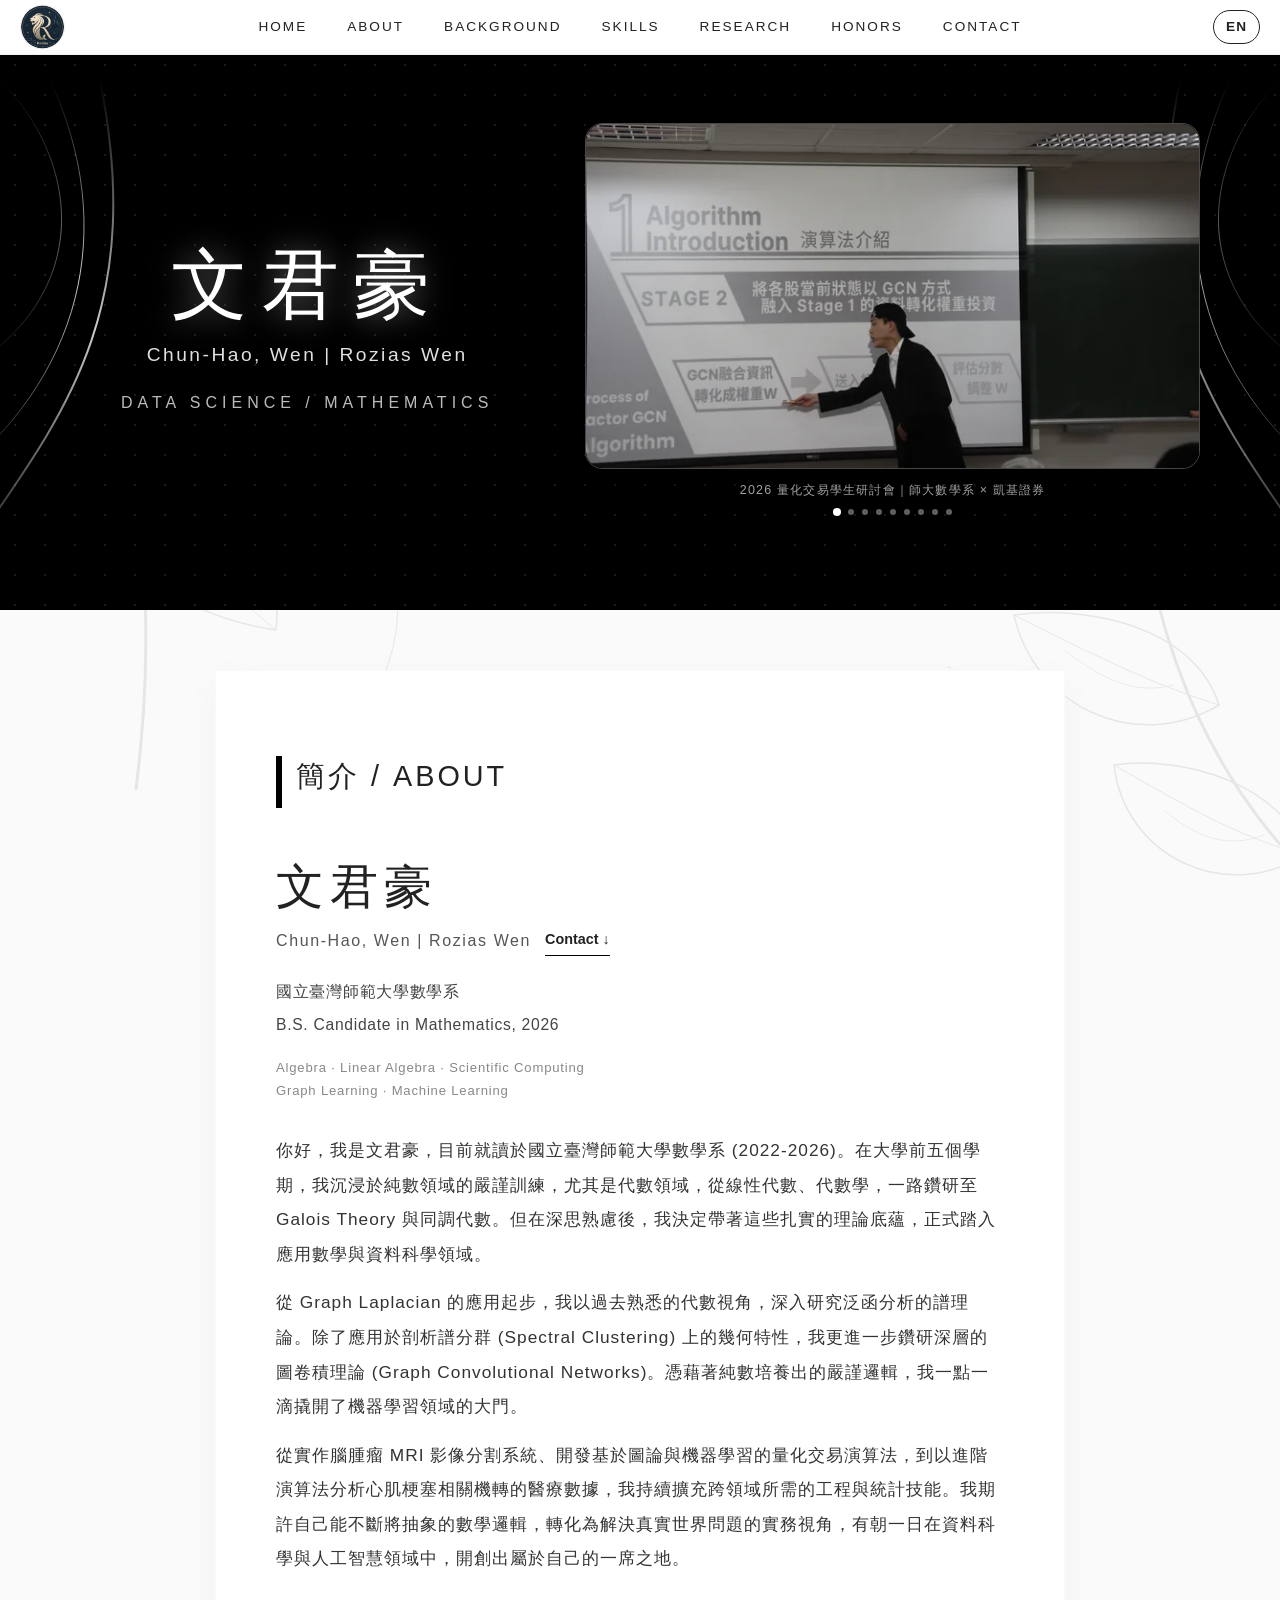
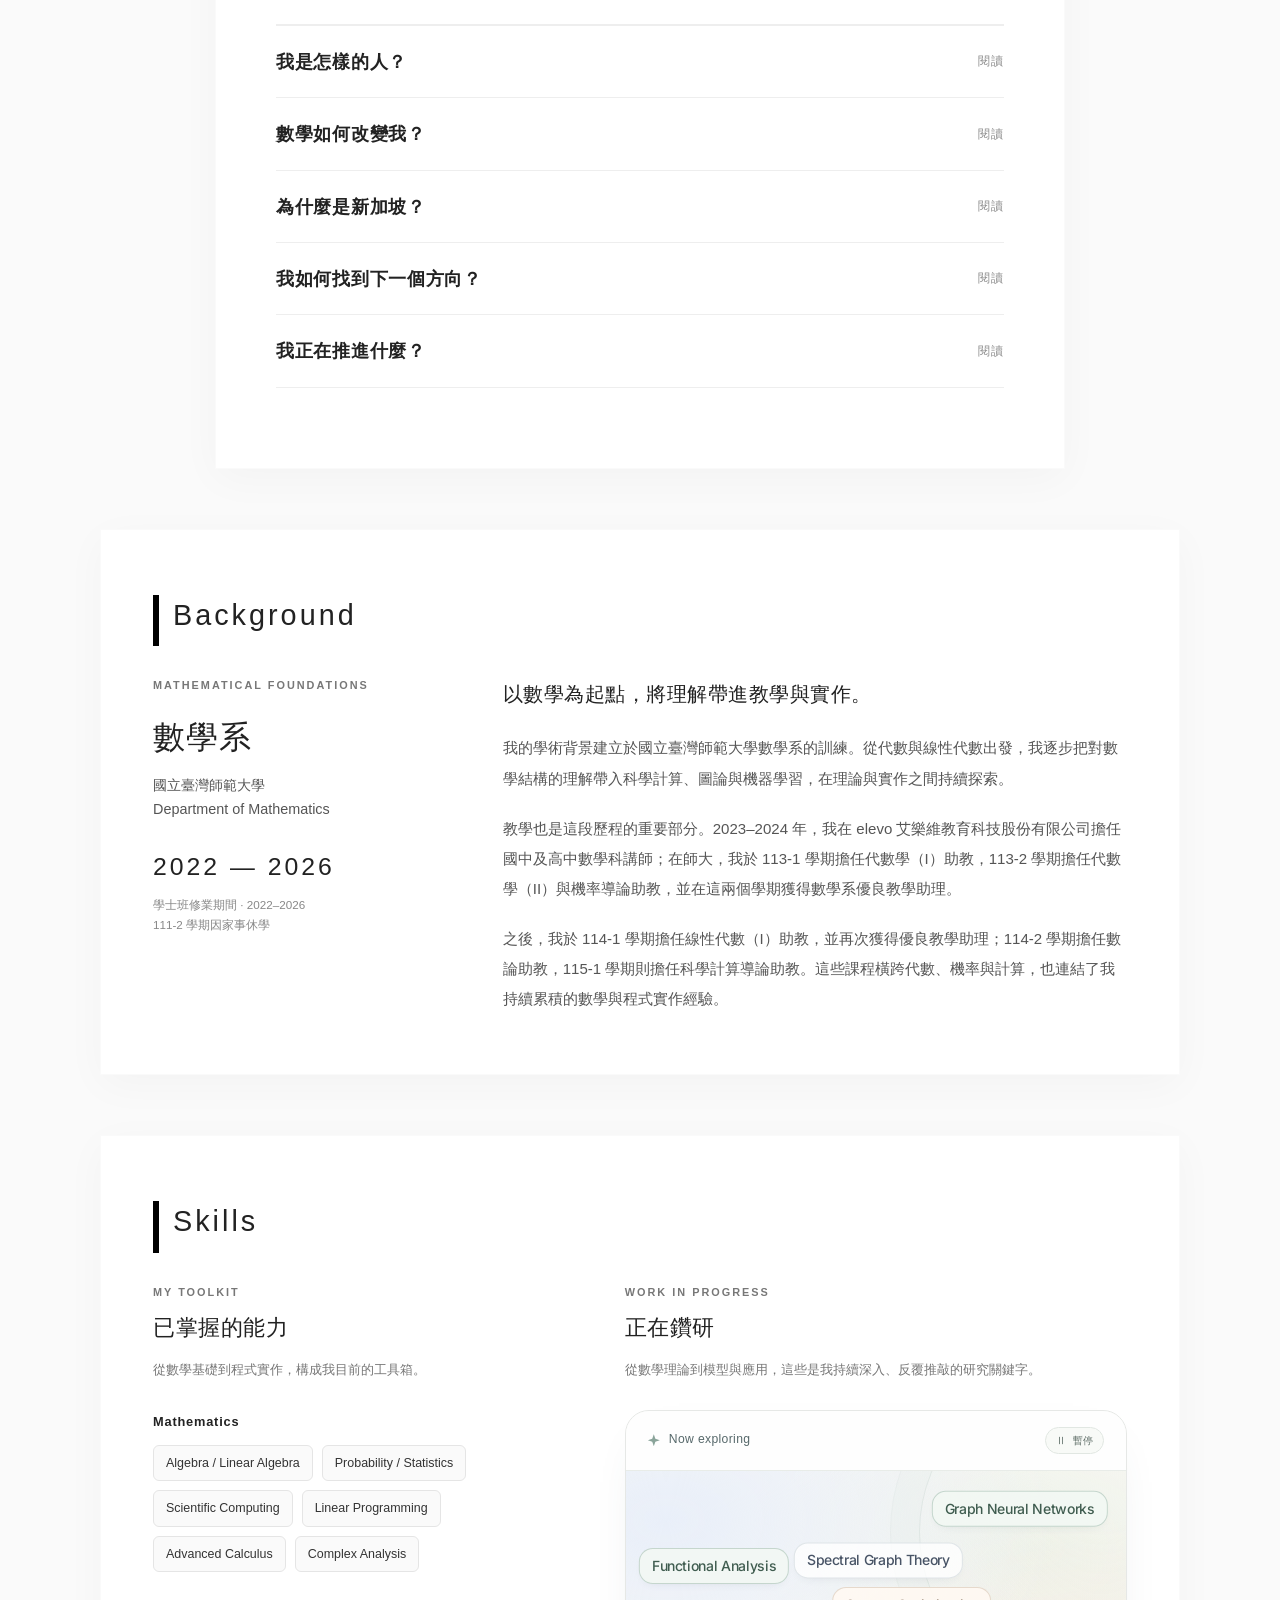
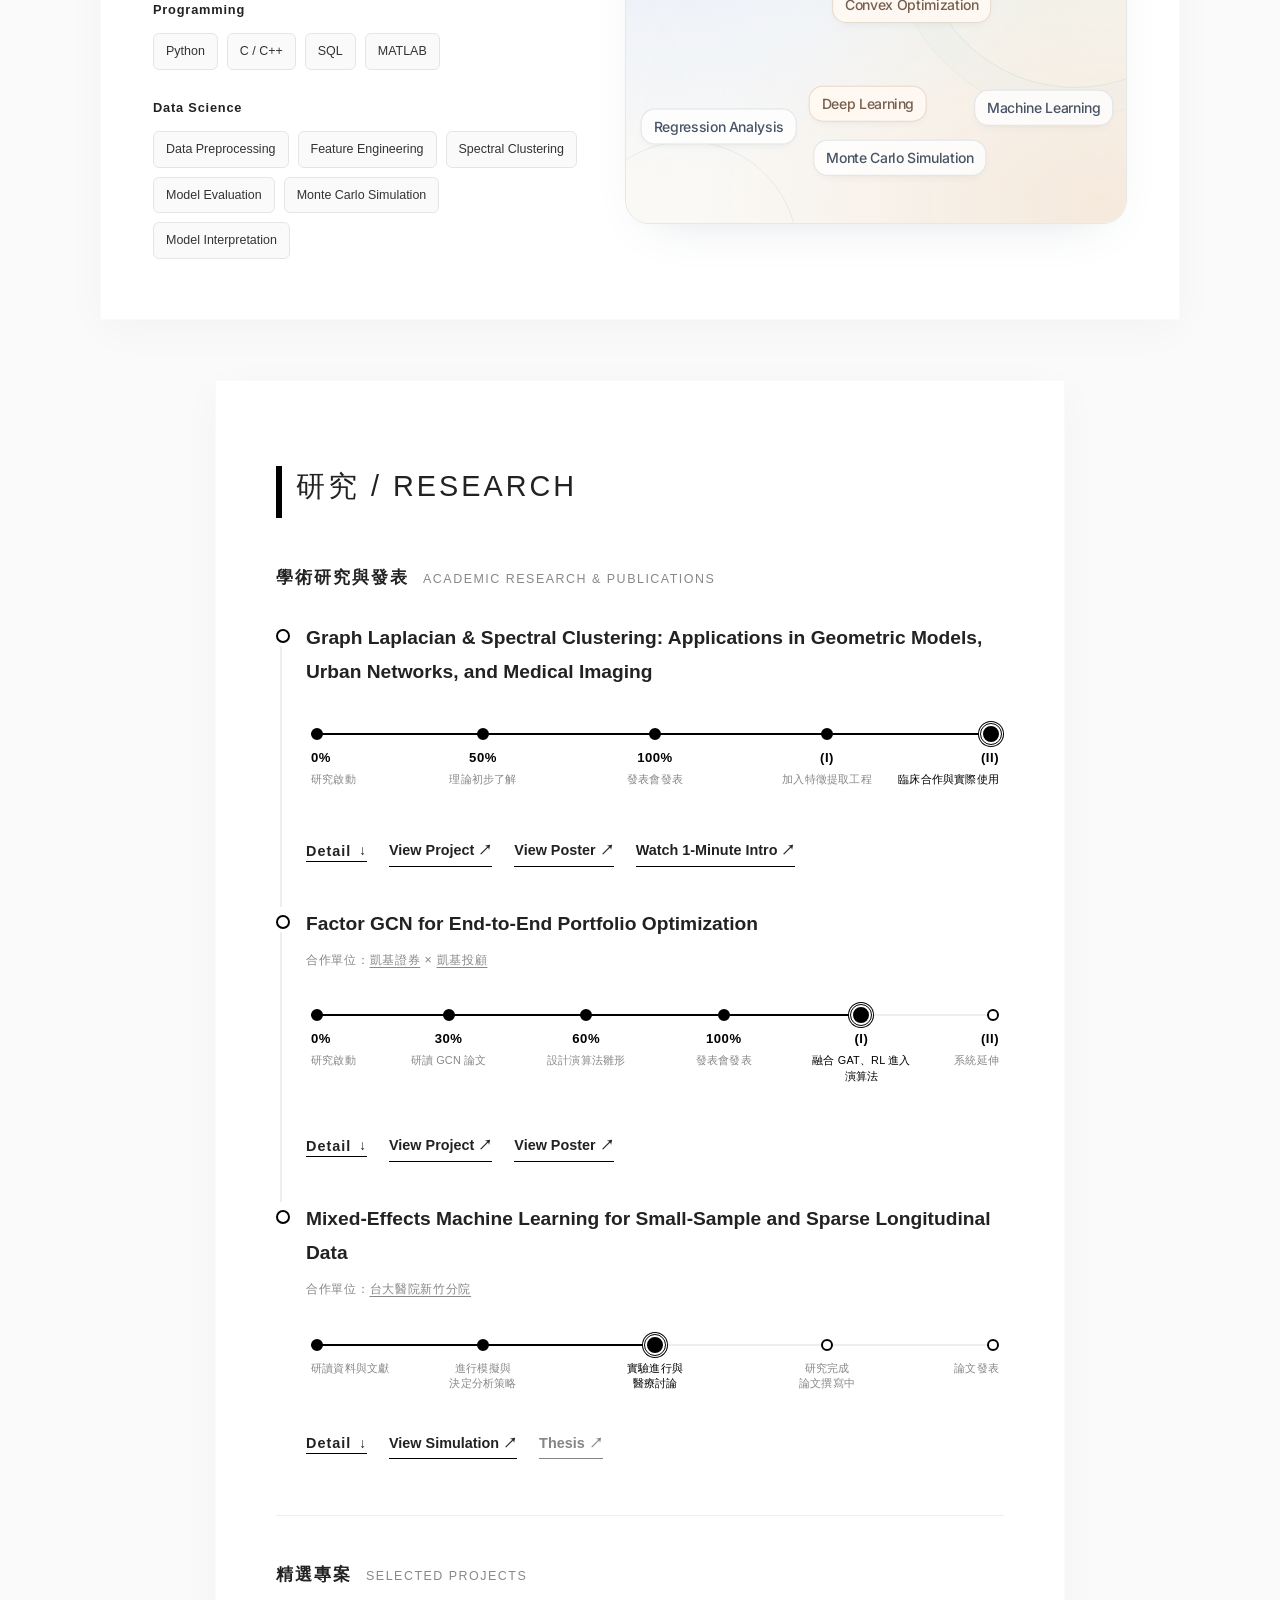
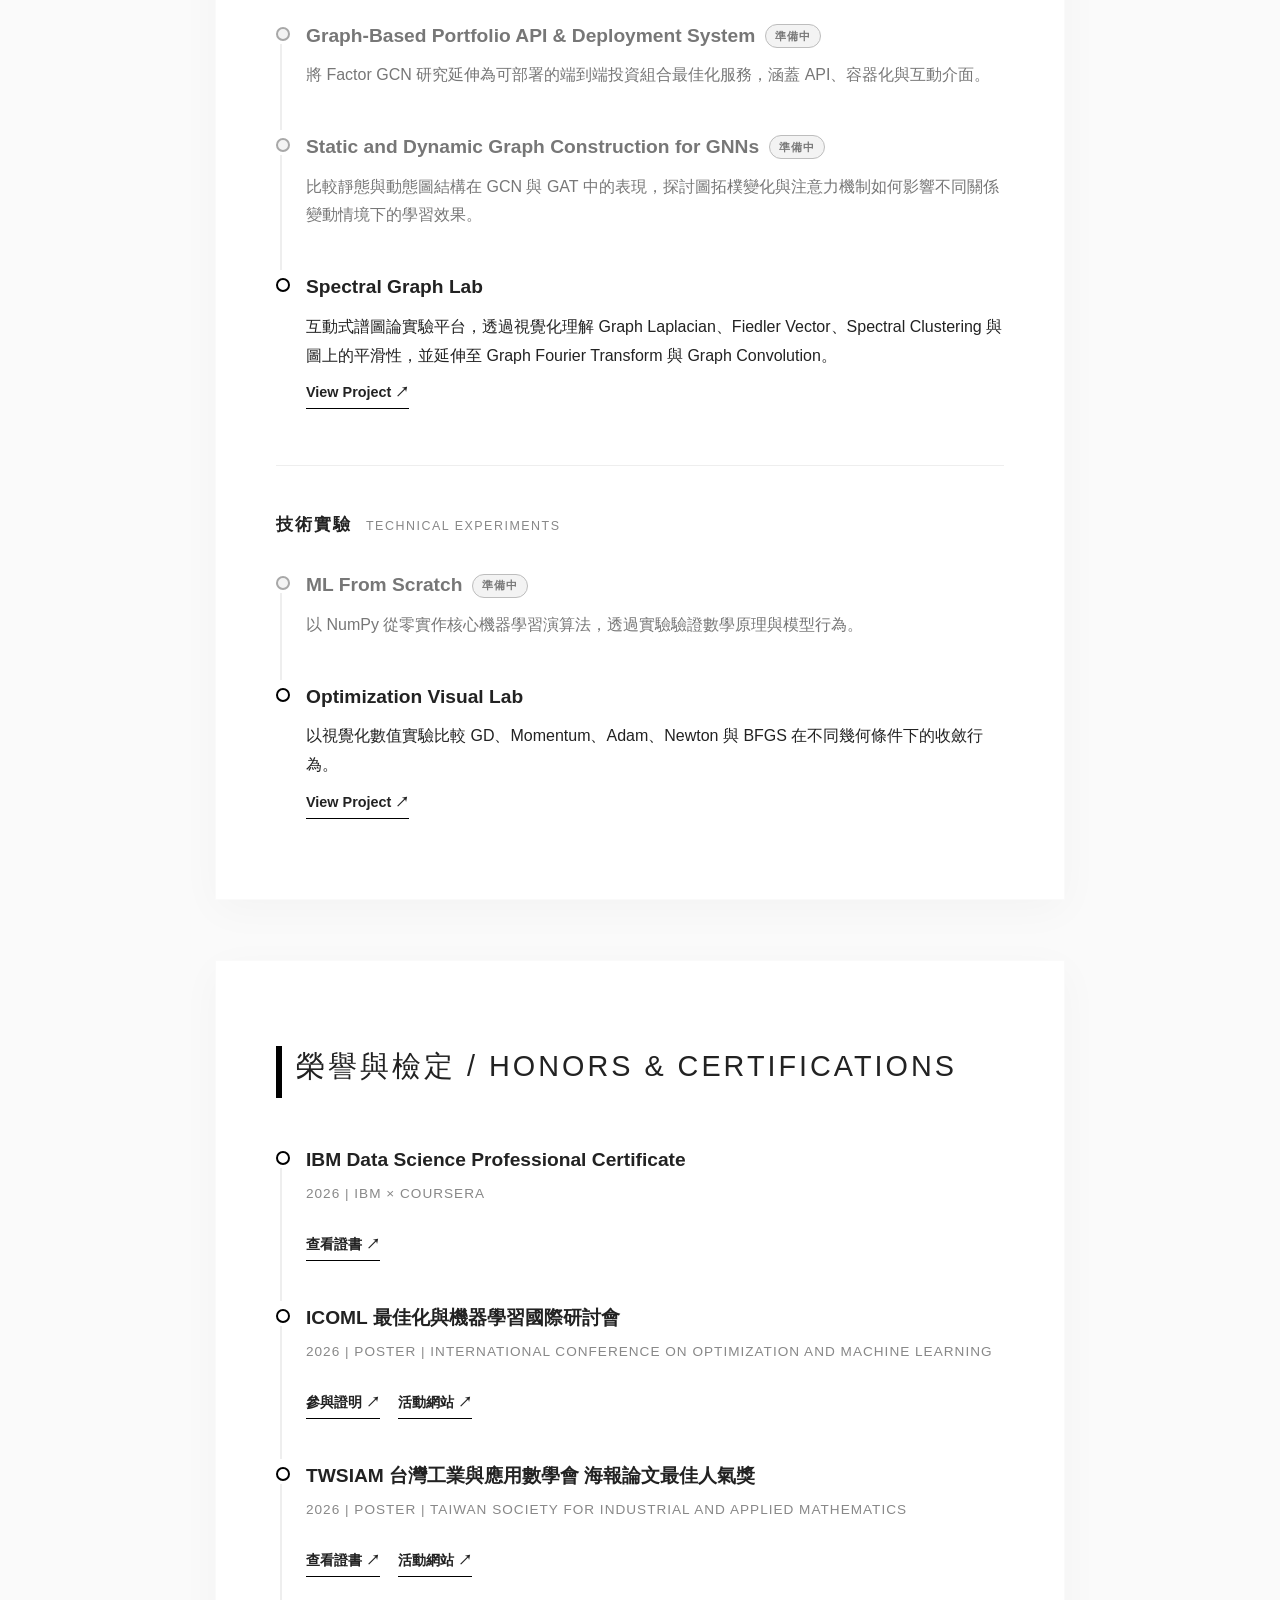
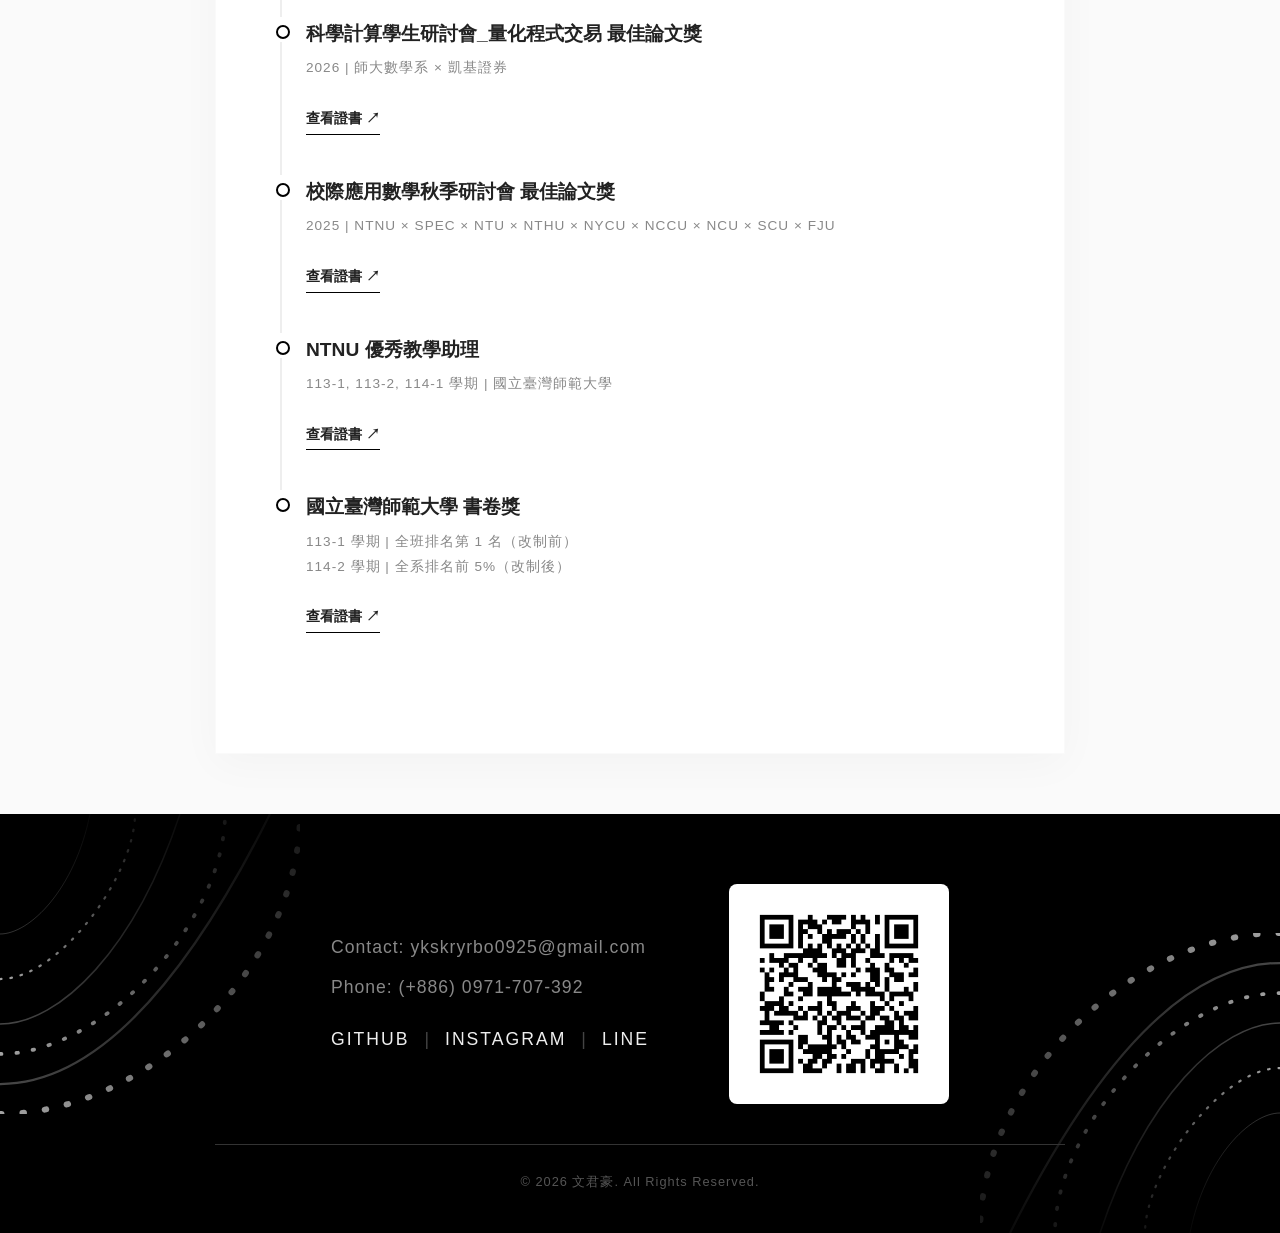
==== commit 924adea3: "Separate background and redesign animated skills wall" ====
--- a/index.html
+++ b/index.html
@@ -7,6 +7,7 @@
     <title>Rozias | 個人網站</title>
     <link rel="icon" href="assets/optimized/favicon.png" type="image/png">
     <script src="assets/site.js" defer></script>
+    <script src="assets/skills-wall.js" defer></script>
     <link href="https://fonts.googleapis.com/css2?family=Inter:wght@300;400;600;700&family=Klee+One:wght@400;600&family=Noto+Sans+TC:wght@300;400;600;700&display=swap" rel="stylesheet">
     <style>
         /* 全局設定與黑白灰色彩計畫 */
@@ -430,6 +431,7 @@
         .research-note-gallery img {
             display: block;
             width: 100%;
+            height: auto;
             aspect-ratio: 16 / 9;
             object-fit: cover;
             border-radius: 8px;
@@ -1078,207 +1080,7 @@
             transform: rotate(180deg);
         }
         
-        /* --- 專業技能 (獨立面板切換設計) --- */
-        /* --- 區塊操作提示小字 --- */
-        .hint-text {
-            color: var(--gray-medium);
-            font-size: 0.85rem;
-            margin-top: -35px;    /* 往上拉近標題 */
-            margin-bottom: 40px;  /* 往下推開膠囊內容 */
-            padding-left: 20px;   /* 讓它跟標題的文字左側對齊 */
-            letter-spacing: 1px;
-        }
-
-        .skills-grid {
-            display: grid;
-            grid-template-columns: 1fr;
-            gap: 40px;
-            margin-top: 10px;
-        }
-
-        .skill-category h3 {
-            font-size: 1.15rem;
-            font-weight: 600;
-            margin-bottom: 20px;
-            color: var(--text-color);
-            border-bottom: 2px solid var(--gray-light);
-            padding-bottom: 12px;
-            letter-spacing: 1px;
-        }
-
-        /* 標籤按鈕區 (完全獨立於文字) */
-        .interactive-tags {
-            display: flex;
-            flex-wrap: wrap;
-            align-items: flex-start;
-            gap: 12px;
-            margin-bottom: 10px;
-        }
-
-        .interactive-tags.stacked-tags {
-            display: grid;
-            grid-template-columns: minmax(0, 1fr);
-        }
-
-        .stacked-tags .tag-button {
-            width: 100%;
-            justify-content: space-between;
-            white-space: normal;
-        }
-
-        .tag-button {
-            display: inline-flex;
-            align-items: center;
-            gap: 10px;
-            background-color: #f8f8f8;
-            color: var(--text-color);
-            padding: 8px 18px;
-            border-radius: 25px;
-            font-size: 0.9rem;
-            border: 1px solid var(--gray-light);
-            cursor: pointer;
-            transition: all 0.3s ease;
-            user-select: none;
-            white-space: nowrap;
-        }
-
-        /* 按鈕啟動與懸浮樣式 */
-        .tag-button:hover, .tag-button.active {
-            background-color: var(--black);
-            color: #ffffff;
-            border-color: var(--black);
-            box-shadow: 0 4px 10px rgba(0,0,0,0.1);
-        }
-
-        .tag-button .plus {
-            font-size: 1.1rem;
-            font-weight: 300;
-            transition: transform 0.4s ease;
-        }
-
-        .tag-button.active .plus {
-            transform: rotate(45deg); /* 把 + 轉成 × */
-        }
-
-        /* 說明文字面板區：點擊後移至對應膠囊正下方 */
-        .tag-panels {
-            display: none;
-        }
-
-        .tag-panel {
-            display: none;
-            background-color: #fcfcfc;
-            border-radius: 12px;
-            border: 1px solid var(--gray-light);
-        }
-
-        /* 說明文字展開時 */
-        .tag-panel.active {
-            display: block;
-            padding: 20px;
-            animation: tag-panel-reveal 0.35s ease both;
-        }
-
-        .interactive-tags > .tag-panel {
-            flex: 0 0 100%;
-            width: 100%;
-        }
-
-        .stacked-tags > .tag-panel {
-            grid-column: 1 / -1;
-        }
-
-        @keyframes tag-panel-reveal {
-            from {
-                opacity: 0;
-                transform: translateY(-6px);
-            }
-            to {
-                opacity: 1;
-                transform: translateY(0);
-            }
-        }
-
-        .tag-panel p {
-            margin: 0;
-        }
-
-        .combined-section {
-            max-width: 1000px;
-        }
-
-        .background-skills-grid {
-            display: grid;
-            grid-template-columns: repeat(2, minmax(0, 1fr));
-            gap: 32px;
-            align-items: start;
-        }
-
-        .background-panel {
-            grid-column: 1;
-            grid-row: 1;
-        }
-
-        .skills-panel {
-            grid-column: 2;
-            grid-row: 1;
-            border-left: 1px solid var(--gray-light);
-            padding-left: 32px;
-        }
-
-        .combined-panel-title {
-            margin: 0 0 30px;
-            padding-bottom: 12px;
-            border-bottom: 1px solid var(--gray-light);
-            font-size: 1.15rem;
-            font-weight: 600;
-            letter-spacing: 2px;
-            text-transform: uppercase;
-        }
-
-        .skills-panel-heading {
-            display: flex;
-            flex-wrap: wrap;
-            align-items: baseline;
-            gap: 6px 14px;
-            margin-bottom: 30px;
-            padding-bottom: 12px;
-            border-bottom: 1px solid var(--gray-light);
-        }
-
-        .skills-panel-heading .combined-panel-title {
-            margin: 0;
-            padding: 0;
-            border-bottom: 0;
-        }
-
-        .skills-panel-heading .hint-text {
-            margin: 0;
-            padding: 0;
-            font-size: 0.72rem;
-        }
-
-        @media (max-width: 900px) {
-            .background-skills-grid {
-                grid-template-columns: 1fr;
-                gap: 48px;
-            }
-
-            .background-panel {
-                grid-column: 1;
-                grid-row: 1;
-            }
-
-            .skills-panel {
-                grid-column: 1;
-                grid-row: 2;
-                border-left: 0;
-                border-top: 1px solid var(--gray-light);
-                padding: 44px 0 0;
-            }
-        }
-
-        /* --- 語言切換按鈕 (電腦版) --- */
+        /* --- 語言切換按鈕 --- */
         /* 使用絕對定位靠右，這樣不會影響到中間選單的完美置中 */
         .lang-switch {
             position: absolute;
@@ -1348,10 +1150,6 @@
                 width: 70vw; 
             }
 
-            .skills-grid {
-                grid-template-columns: 1fr;
-                gap: 35px;
-            }
 
             #home .name-zh {
                 font-size: 2.5rem;   
@@ -1608,9 +1406,6 @@
             .list-item .meta,
             .research-category-title,
             .research-category-title .secondary-title,
-            .combined-panel-title,
-            .skill-category h3,
-            .hint-text,
             .research-detail-button,
             .project-link {
                 letter-spacing: 0.4px;
@@ -1652,6 +1447,7 @@
             .progress-dot.current::before { display: none; }
         }
     </style>
+    <link rel="stylesheet" href="assets/profile.css">
 </head>
 
 <body>
@@ -1691,7 +1487,8 @@
         <div class="nav-links" id="nav-links">
             <a href="#">Home</a>
             <a href="#about">About</a>
-            <a href="#background-skills">Background & Skills</a>
+            <a href="#background">Background</a>
+            <a href="#skills">Skills</a>
             <a href="#research">Research</a>
             <a href="#honors">Honors</a>
             <a href="#contact">Contact</a>
@@ -1837,124 +1634,90 @@
         </div>
     </section>
 
-    <section id="background-skills" class="content-box combined-section">
-        <h2 class="fade-in">Background & Skills</h2>
-
-        <div class="background-skills-grid">
-            <div id="skills" class="combined-panel skills-panel">
-                <div class="skills-panel-heading fade-in">
-                    <h3 class="combined-panel-title">Skills</h3>
-                    <p class="hint-text">※ 點選以下關鍵字可查看學習心得</p>
-                </div>
-        
-        <div class="skills-grid fade-in">
-            <div class="skill-category">
-                <h3>Mathematics</h3>
-                <div class="interactive-tags stacked-tags">
-                    <div class="tag-button" data-target="math-1">Algebra/Linear Algebra <span class="plus">+</span></div>
-                    <div class="tag-button" data-target="math-2">Probability/Statistics <span class="plus">+</span></div>
-                    <div class="tag-button" data-target="math-3">Scientific Computing <span class="plus">+</span></div>
-                    <div class="tag-button" data-target="math-4">Linear Programming/Convex Optimization <span class="plus">+</span></div>
-                    <div class="tag-button" data-target="math-5">Functional Analysis <span class="plus">+</span></div>
-
-
-                </div>
-                <div class="tag-panels">
-                    <div class="tag-panel" id="math-1">
-                        <p class="handwriting">代數學探討的是數學的「結構」本質。在撰寫程式或分析真實世界問題時，代數與線性代數能幫助我在腦中快速建構出清晰的數學模型。現實生活中線性關係隨處可見，尤其在電腦科學中，矩陣與向量空間的概念更是資料處理、圖論架構與現代機器學習最核心的底層邏輯。</p>
+    <section id="background" class="content-box">
+        <span id="background-skills" class="legacy-profile-anchor" aria-hidden="true"></span>
+        <h2 class="fade-in">Background</h2>
+        <div class="background-layout">
+            <div class="background-study fade-in">
+                <p class="profile-eyebrow">Mathematical foundations</p>
+                <h3 class="background-degree">數學系</h3>
+                <p class="background-school">國立臺灣師範大學<br>Department of Mathematics</p>
+                <p class="background-years">2022 — 2026</p>
+                <p class="background-note">學士班修業期間 · 2022–2026<br>111-2 學期因家事休學</p>
+            </div>
+            <div class="background-story fade-in">
+                <h3>以數學為起點，將理解帶進教學與實作。</h3>
+                <p data-background-paragraph="0">我的學術背景建立於國立臺灣師範大學數學系的訓練。從代數與線性代數出發，我逐步把對數學結構的理解帶入科學計算、圖論與機器學習，在理論與實作之間持續探索。</p>
+                <p data-background-paragraph="1">教學也是這段歷程的重要部分。2023–2024 年，我在 elevo 艾樂維教育科技股份有限公司擔任國中及高中數學科講師；在師大，我於 113-1 學期擔任代數學（I）助教，113-2 學期擔任代數學（II）與機率導論助教，並在這兩個學期獲得數學系優良教學助理。</p>
+                <p data-background-paragraph="2">之後，我於 114-1 學期擔任線性代數（I）助教，並再次獲得優良教學助理；114-2 學期擔任數論助教，115-1 學期則擔任科學計算導論助教。這些課程橫跨代數、機率與計算，也連結了我持續累積的數學與程式實作經驗。</p>
+            </div>
+        </div>
+    </section>
+
+    <section id="skills" class="content-box">
+        <h2 class="fade-in">Skills</h2>
+        <div class="skills-layout">
+            <div id="skills-established" class="skills-established fade-in">
+                <p class="profile-eyebrow">My toolkit</p>
+                <h3 class="skills-column-heading">已掌握的能力</h3>
+                <p class="skills-intro">從數學基礎到程式實作，構成我目前的工具箱。</p>
+                <div class="skill-category">
+                    <h4>Mathematics</h4>
+                    <div class="skill-tags">
+                        <span class="skill-tag">Algebra / Linear Algebra</span>
+                        <span class="skill-tag">Probability / Statistics</span>
+                        <span class="skill-tag">Scientific Computing</span>
+                        <span class="skill-tag">Linear Programming</span>
+                        <span class="skill-tag">Advanced Calculus</span>
+                        <span class="skill-tag">Complex Analysis</span>
                     </div>
-                    <div class="tag-panel" id="math-2">
-                        <p class="handwriting">機率與統計是量化「不確定性」的科學，為機器學習提供了嚴謹的數學視角。它使我能洞悉資料背後的分佈規律、精準評估風險；在面對真實世界中充滿雜訊或複雜結構的數據時，不僅能藉此建構出適應各種情境的預測模型，更能透過嚴密釐清各類誤差，為檢驗模型優劣提供客觀且扎實的判斷準則。</p>
+                </div>
+                <div class="skill-category">
+                    <h4>Programming</h4>
+                    <div class="skill-tags">
+                        <span class="skill-tag">Python</span>
+                        <span class="skill-tag">C / C++</span>
+                        <span class="skill-tag">SQL</span>
+                        <span class="skill-tag">MATLAB</span>
                     </div>
-                    <div class="tag-panel" id="math-3">
-                        <p class="handwriting">科學計算是連接純數理論與電腦實作的關鍵。在追求理論精確之餘，實務上更須妥善處理電腦運算時無可避免的誤差與極限逼近。它訓練我建立起以「運算成本」、「演算法效率」及「收斂性」為核心的思維模式，以嚴謹的數學知識，為解決真實世界問題的高效程式碼提供精準的想法與嚴謹的證明。</p>
+                </div>
+                <div class="skill-category">
+                    <h4>Data Science</h4>
+                    <div class="skill-tags">
+                        <span class="skill-tag">Data Preprocessing</span>
+                        <span class="skill-tag">Feature Engineering</span>
+                        <span class="skill-tag">Spectral Clustering</span>
+                        <span class="skill-tag">Model Evaluation</span>
+                        <span class="skill-tag">Monte Carlo Simulation</span>
+                        <span class="skill-tag">Model Interpretation</span>
                     </div>
-                    <div class="tag-panel" id="math-4">
-                        <p class="handwriting">修習並研究中</p>
+                </div>
+            </div>
+            <div id="skills-exploring" class="skills-exploring fade-in">
+                <p class="profile-eyebrow">Work in progress</p>
+                <h3 class="skills-column-heading">正在鑽研</h3>
+                <p class="skills-intro">從數學理論到模型與應用，這些是我持續深入、反覆推敲的研究關鍵字。</p>
+                <div class="learning-monitor">
+                    <div class="monitor-toolbar">
+                        <span class="monitor-channel">Now exploring</span>
+                        <button type="button" class="wall-toggle" data-wall-toggle data-pause-label="暫停" data-resume-label="繼續" aria-pressed="false" aria-controls="learning-wall">
+                            <span data-wall-toggle-icon aria-hidden="true">Ⅱ</span>
+                            <span data-wall-toggle-label>暫停</span>
+                        </button>
                     </div>
-                    <div class="tag-panel" id="math-5">
-                        <p class="handwriting">泛函分析是探討函數空間與算子理論的核心數學分支。為了更透徹地理解 Spectral Theory 在 Graph Laplacian 中的底層邏輯，我展開了這門學科的自主研修。透過剖析無限維空間的性質與算子行為，我期望對機器學習中的最佳化問題具備更宏觀的視角，也為深入探究模型的泛化能力打下了堅實的理論底蘊。</p>
+                    <div id="learning-wall" class="learning-wall" data-skills-wall role="group" aria-label="目前正在鑽研的主題">
+                        <span class="learning-keyword" data-weight="large">Functional Analysis</span>
+                        <span class="learning-keyword" data-weight="medium">Spectral Graph Theory</span>
+                        <span class="learning-keyword" data-weight="medium">Convex Optimization</span>
+                        <span class="learning-keyword" data-weight="large">Graph Neural Networks</span>
+                        <span class="learning-keyword" data-weight="medium">Regression Analysis</span>
+                        <span class="learning-keyword" data-weight="medium">Deep Learning</span>
+                        <span class="learning-keyword" data-weight="medium">Monte Carlo Simulation</span>
+                        <span class="learning-keyword" data-weight="medium">Machine Learning</span>
                     </div>
                 </div>
             </div>
-
-            <div class="skill-category">
-                <h3>Programming Languages</h3>
-                <div class="interactive-tags stacked-tags">
-                    <div class="tag-button" data-target="prog-1">Python <span class="plus">+</span></div>
-                    <div class="tag-button" data-target="prog-2">C / C++ <span class="plus">+</span></div>
-                    <div class="tag-button" data-target="prog-3">SQL <span class="plus">+</span></div>
-                    <div class="tag-button" data-target="prog-4">MATLAB <span class="plus">+</span></div>
-                </div>
-                <div class="tag-panels">
-                    <div class="tag-panel" id="prog-1">
-                        <p class="handwriting">作為實現資料科學的主力語言，自高中起便深耕的 Python 為我提供了強大且靈活的開發特性。在科學計算特論課程中，它在不同的技術層面皆提供強大的協助：從繁雜的資料清洗、建構複雜的模型，到最終的數據視覺化，皆一手包辦的它成為最強大的助攻之一。</p>
-                    </div>
-                    <div class="tag-panel" id="prog-2">
-                        <p class="handwriting">學習 C 語言是對底層運算思維與記憶體管理的極致淬鍊，也是我在國立臺灣科技大學（NTUST）修習期間收穫最豐的技能之一。它訓練我以電腦硬體的視角剖析程式，深刻理解指令編譯與底層運行的原理，為日後實作高效能演算法與複雜資料結構，打下了無可取代的扎實基礎。</p>
-                    </div>
-                    <div class="tag-panel" id="prog-3">
-                        <p class="handwriting">透過 IBM Data Science 專業認證課程的洗禮，我掌握了這項駕馭與萃取真實世界龐大數據的必備利器。對於具備嚴謹邏輯訓練的數學系學生而言，SQL 的關聯式思維極具共鳴，使我能以極高的效率，從海量資料庫中精煉出建模所需的關鍵特徵。</p>
-                    </div>
-                    <div class="tag-panel" id="prog-4">
-                        <p class="handwriting">MATLAB 是我在大學期間深入掌握的重要數學語言。它提供了無與倫比的矩陣運算與數值分析環境；對我而言，它不僅是一台「超大型的科學計算機」，更是我在建構純數模型與快速驗證演算法原型時，最得心應手的強大引擎。</p>
-                    </div>
-                </div>
-            </div>
-
-            <div class="skill-category">
-                <h3>Data Science & Machine Learning</h3>
-                <div class="interactive-tags stacked-tags">
-                    <div class="tag-button" data-target="ds-1">Machine Learning and Deep Learning <span class="plus">+</span></div>
-                    <div class="tag-button" data-target="ds-2">Application of Graph Theory <span class="plus">+</span></div>
-                </div>
-                <div class="tag-panels">
-                    <div class="tag-panel" id="ds-1">
-                        <p class="handwriting">機器學習是我跨足資料科學的啟端。國立台灣大學有提供一門課程"機器學習導論" 只是我運氣不好沒有加簽到 不過我仍透過其課程錄影學到了大致的運作原理和核心架構。放眼未來，我將目標鎖定於新加坡國立大學（NUS）的資料科學與機器學習碩士學程 (DSML)，期許能在頂尖的學術殿堂中，建構更完整、深厚的機器學習知識體系。</p>                    </div>
-                    <div class="tag-panel" id="ds-2">
-                        <p class="handwriting">圖論是我認為能將真實世界的複雜網絡與拓樸結構，最直觀轉化為數學語言的強大工具，而線性代數則是支撐其運作的核心基石。儘管未曾正式修習圖論課程，我卻在研究實務中將其概念深刻實踐。從深究 Graph Laplacian 的頻譜特性，到建構 Graph Convolutional Network (GCN) 與 Graph Attention Network (GAT) 以萃取複雜的節點特徵，圖論與機器學習的結合，是我目前最熱衷且持續突破的研究主軸。</p>
-                    </div>
-                </div>
-            </div>
-                </div>
-            </div>
-
-            <div id="background" class="combined-panel background-panel">
-                <h3 class="combined-panel-title fade-in">Background</h3>
-        
-        <div class="list-item fade-in">
-            <h3>國立臺灣師範大學 數學系</h3>
-            <div class="meta">學士學位 | 2022-2026</div>
-            <p>※111-2學期因家事休學</p>
         </div>
-
-        <div class="list-item fade-in">
-            <h3>elevo_艾樂維教育科技股份有限公司</h3>
-            <div class="meta">2023-2024</div>
-            <p>擔任國中及高中數學科講師</p>
-        </div>
-
-        <div class="list-item fade-in">
-            <h3>NTNU MATH_教學助理</h3>
-            <div class="meta">2024-2025</div>
-            <p>113-1學期擔任代數學(I)助教<br>113-2學期擔任代數學(II)、機率導論助教</p>
-            <p>113-1、113-2兩學期皆獲數學系優良教學助理</p>
-        </div>
-
-        <div class="list-item fade-in">
-            <h3>NTNU MATH_教學助理</h3>
-            <div class="meta">2025-2026</div>
-            <p>114-1學期擔任線性代數(I)助教<br>114-2學期擔任數論助教</p>
-            <p>114-1學期獲數學系優良教學助理</p>
-        </div>
-
-        <div class="list-item fade-in">
-            <h3>NTNU MATH_教學助理</h3>
-            <div class="meta">2026</div>
-            <p>115-1學期擔任科學計算導論助教</p>
-        </div>
-                </div>
-            </div>
     </section>
 
     <section id="research" class="content-box">
@@ -2313,35 +2076,6 @@
                 });
             });
 
-            // 互動式膠囊標籤邏輯：將說明移至被點擊的膠囊正下方
-            const tagButtons = document.querySelectorAll('.tag-button');
-            
-            tagButtons.forEach(button => {
-                button.addEventListener('click', () => {
-                    const targetId = button.getAttribute('data-target');
-                    const targetPanel = document.getElementById(targetId);
-                    const currentCategory = button.closest('.skill-category');
-                    const isActive = button.classList.contains('active');
-                    const activeBtn = currentCategory.querySelector('.tag-button.active');
-                    const activePanel = currentCategory.querySelector('.tag-panel.active');
-                    
-                    if (isActive) {
-                        button.classList.remove('active');
-                        targetPanel.classList.remove('active');
-                    } else {
-                        if (activePanel) {
-                            activeBtn.classList.remove('active');
-                            activePanel.classList.remove('active');
-                        }
-
-                        button.insertAdjacentElement('afterend', targetPanel);
-                        requestAnimationFrame(() => {
-                            button.classList.add('active');
-                            targetPanel.classList.add('active');
-                        });
-                    }
-                });
-            });
 
         });
 
--- a/assets/profile.css
+++ b/assets/profile.css
@@ -0,0 +1,397 @@
+/* Profile sections with a quiet, light canvas for the learning keywords. */
+#background,
+#skills {
+    width: calc(100% - 48px);
+    max-width: 1080px;
+    padding: 60px 52px;
+    scroll-margin-top: 96px;
+}
+
+#background h2,
+#skills h2 {
+    margin-bottom: 36px;
+}
+
+.legacy-profile-anchor {
+    position: absolute;
+    top: 0;
+    scroll-margin-top: 96px;
+}
+
+.profile-eyebrow {
+    color: #777777;
+    font-size: 0.68rem;
+    font-weight: 600;
+    letter-spacing: 2px;
+    line-height: 1.6;
+    text-transform: uppercase;
+}
+
+.background-layout {
+    display: grid;
+    grid-template-columns: 0.8fr 1.7fr;
+    gap: 56px;
+    align-items: start;
+}
+
+.background-degree {
+    margin: 18px 0 12px;
+    font-size: clamp(1.55rem, 2.6vw, 2rem);
+    font-weight: 400;
+    letter-spacing: 1px;
+    line-height: 1.5;
+}
+
+.background-school {
+    color: #555555;
+    font-size: 0.9rem;
+    line-height: 1.7;
+}
+
+.background-years {
+    margin-top: 26px;
+    font-size: 1.55rem;
+    font-weight: 300;
+    letter-spacing: 3px;
+    line-height: 1.5;
+}
+
+.background-note {
+    margin-top: 10px;
+    color: #888888;
+    font-size: 0.73rem;
+    line-height: 1.7;
+}
+
+.background-story h3 {
+    margin: 0 0 22px;
+    font-size: 1.25rem;
+    font-weight: 500;
+    line-height: 1.7;
+    letter-spacing: 0.5px;
+}
+
+.background-story p {
+    color: #555555;
+    font-size: 0.94rem;
+    line-height: 2;
+}
+
+.background-story p + p {
+    margin-top: 20px;
+}
+
+.skills-layout {
+    display: grid;
+    grid-template-columns: 0.92fr 1.08fr;
+    gap: 44px;
+    align-items: start;
+}
+
+.skills-established,
+.skills-exploring {
+    min-width: 0;
+}
+
+.skills-column-heading {
+    margin: 8px 0 10px;
+    font-size: 1.35rem;
+    font-weight: 500;
+    letter-spacing: 0.5px;
+}
+
+.skills-intro {
+    margin-bottom: 28px;
+    color: #777777;
+    font-size: 0.81rem;
+    line-height: 1.8;
+}
+
+.skill-category + .skill-category {
+    margin-top: 26px;
+}
+
+.skill-category h4 {
+    margin-bottom: 12px;
+    font-size: 0.8rem;
+    font-weight: 600;
+    letter-spacing: 0.8px;
+}
+
+.skill-tags {
+    display: flex;
+    flex-wrap: wrap;
+    align-items: flex-start;
+    gap: 9px;
+}
+
+.skill-tag {
+    display: inline-block;
+    max-width: 100%;
+    padding: 7px 12px;
+    border: 1px solid #e5e5e5;
+    border-radius: 6px;
+    background: #fafafa;
+    color: #333333;
+    font-size: 0.78rem;
+    line-height: 1.65;
+}
+
+.wall-toggle:focus-visible {
+    outline: 2px solid #647c8a;
+    outline-offset: 4px;
+}
+
+.learning-monitor {
+    position: relative;
+    overflow: hidden;
+    border: 1px solid #e6e8e6;
+    border-radius: 24px;
+    background: #fafbf9;
+    color: #35444b;
+    box-shadow: 0 18px 48px -30px rgba(66, 87, 99, 0.25);
+}
+
+.monitor-toolbar {
+    display: flex;
+    align-items: center;
+    justify-content: space-between;
+    gap: 12px;
+    min-height: 60px;
+    padding: 16px 22px;
+    border-bottom: 1px solid #e8ece8;
+    background: rgba(255, 255, 255, 0.8);
+}
+
+.monitor-channel {
+    display: inline-flex;
+    align-items: center;
+    min-width: 0;
+    gap: 9px;
+    color: #56686a;
+    font-size: 0.76rem;
+    font-weight: 500;
+    letter-spacing: 0.35px;
+    line-height: 1.8;
+}
+
+.monitor-channel::before {
+    content: '';
+    flex: none;
+    width: 12px;
+    height: 12px;
+    background: #8aa49a;
+    clip-path: polygon(50% 0, 63% 37%, 100% 50%, 63% 63%, 50% 100%, 37% 63%, 0 50%, 37% 37%);
+}
+
+.wall-toggle {
+    appearance: none;
+    display: inline-flex;
+    flex-shrink: 0;
+    align-items: center;
+    gap: 7px;
+    padding: 5px 10px;
+    border: 1px solid #e1e7e2;
+    border-radius: 20px;
+    background: #f8faf7;
+    color: #5b6b64;
+    font: inherit;
+    font-size: 0.64rem;
+    line-height: 1.5;
+    white-space: nowrap;
+    cursor: pointer;
+    transition: border-color 0.2s ease, background 0.2s ease, color 0.2s ease;
+}
+
+.wall-toggle:hover {
+    border-color: #b9cac0;
+    background: #edf3ed;
+    color: #354b3f;
+}
+
+.learning-wall {
+    position: relative;
+    display: flex;
+    flex-wrap: wrap;
+    align-content: center;
+    justify-content: center;
+    gap: 20px;
+    min-height: 352px;
+    padding: 24px;
+    overflow: hidden;
+    isolation: isolate;
+    background: radial-gradient(ellipse at 8% 14%, #e9eff9 0%, transparent 60%),
+        radial-gradient(ellipse at 95% 95%, #f5e9dc 0%, transparent 60%),
+        radial-gradient(ellipse at 82% 22%, #eef2e9 0%, transparent 50%),
+        #faf9f6;
+}
+
+.learning-wall::before {
+    content: '';
+    position: absolute;
+    width: 310px;
+    height: 310px;
+    top: -95px;
+    right: -105px;
+    z-index: -1;
+    border: 1px solid rgba(124, 153, 139, 0.14);
+    border-radius: 50%;
+    box-shadow: 0 0 0 28px rgba(255, 255, 255, 0.22),
+        0 0 0 29px rgba(124, 153, 139, 0.07);
+    pointer-events: none;
+}
+
+.learning-wall::after {
+    content: '';
+    position: absolute;
+    width: 220px;
+    height: 220px;
+    bottom: -140px;
+    left: -50px;
+    z-index: -1;
+    border: 1px solid rgba(146, 155, 179, 0.16);
+    border-radius: 50%;
+    pointer-events: none;
+}
+
+.learning-keyword {
+    display: inline-flex;
+    align-items: center;
+    max-width: 100%;
+    padding: 7px 12px;
+    border: 1px solid rgba(205, 213, 219, 0.6);
+    border-radius: 14px;
+    background: rgba(255, 255, 255, 0.78);
+    color: #485466;
+    font-family: 'Inter', sans-serif;
+    font-size: 0.875rem;
+    font-weight: 500;
+    line-height: 1.4;
+    letter-spacing: -0.025em;
+    box-shadow: 0 4px 12px -8px rgba(49, 67, 83, 0.2);
+    white-space: nowrap;
+}
+
+.learning-keyword[data-weight="large"] {
+    border-color: rgba(182, 203, 193, 0.75);
+    background: rgba(242, 248, 243, 0.92);
+    color: #405d50;
+}
+
+.learning-keyword:nth-child(3n) {
+    border-color: rgba(220, 204, 188, 0.7);
+    background: rgba(255, 249, 242, 0.92);
+    color: #765f4e;
+}
+
+.learning-wall[data-wall-ready="true"] {
+    display: block;
+    height: 352px;
+    padding: 0;
+}
+
+.learning-wall[data-wall-ready="true"] .learning-keyword {
+    position: absolute;
+    top: 0;
+    left: 0;
+    will-change: transform;
+}
+
+@media (min-width: 769px) and (max-width: 1100px) {
+    .nav-links a {
+        margin: 0 10px;
+        font-size: 0.78rem;
+        letter-spacing: 1px;
+    }
+}
+
+@media (max-width: 900px) {
+    #background,
+    #skills {
+        padding: 44px 32px;
+    }
+    .background-layout {
+        grid-template-columns: 0.8fr 1.5fr;
+        gap: 32px;
+    }
+    .skills-layout {
+        gap: 28px;
+    }
+}
+
+@media (max-width: 768px) {
+    #background,
+    #skills {
+        width: calc(100% - 40px);
+        margin: 40px auto;
+        padding: 40px 25px;
+    }
+    .background-layout,
+    .skills-layout {
+        grid-template-columns: 1fr;
+        gap: 36px;
+    }
+    .background-study {
+        padding-bottom: 28px;
+        border-bottom: 1px solid #eeeeee;
+    }
+    .background-degree {
+        margin: 12px 0 6px;
+    }
+    .background-years {
+        margin-top: 14px;
+    }
+    .background-story h3 {
+        font-size: 1.12rem;
+    }
+    .skills-exploring {
+        padding-top: 30px;
+        border-top: 1px solid #eeeeee;
+    }
+    .skills-intro {
+        margin-bottom: 22px;
+    }
+    .monitor-toolbar {
+        padding: 12px 13px;
+        gap: 8px;
+    }
+    .monitor-channel {
+        gap: 7px;
+        font-size: 0.71rem;
+    }
+    .learning-wall,
+    .learning-wall[data-wall-ready="true"] {
+        min-height: 320px;
+        height: 320px;
+    }
+}
+
+@media (max-width: 420px) {
+    .monitor-toolbar {
+        padding: 11px 10px;
+    }
+    .monitor-channel {
+        font-size: 0.65rem;
+        gap: 5px;
+    }
+    .wall-toggle {
+        gap: 5px;
+        padding: 4px 7px;
+        font-size: 0.6rem;
+    }
+    .learning-keyword {
+        padding: 5px 8px;
+        border-radius: 11px;
+    }
+    .learning-wall,
+    .learning-wall[data-wall-ready="true"] {
+        min-height: 296px;
+        height: 296px;
+    }
+}
+
+@media (prefers-reduced-motion: reduce) {
+    .wall-toggle {
+        transition: none;
+    }
+}
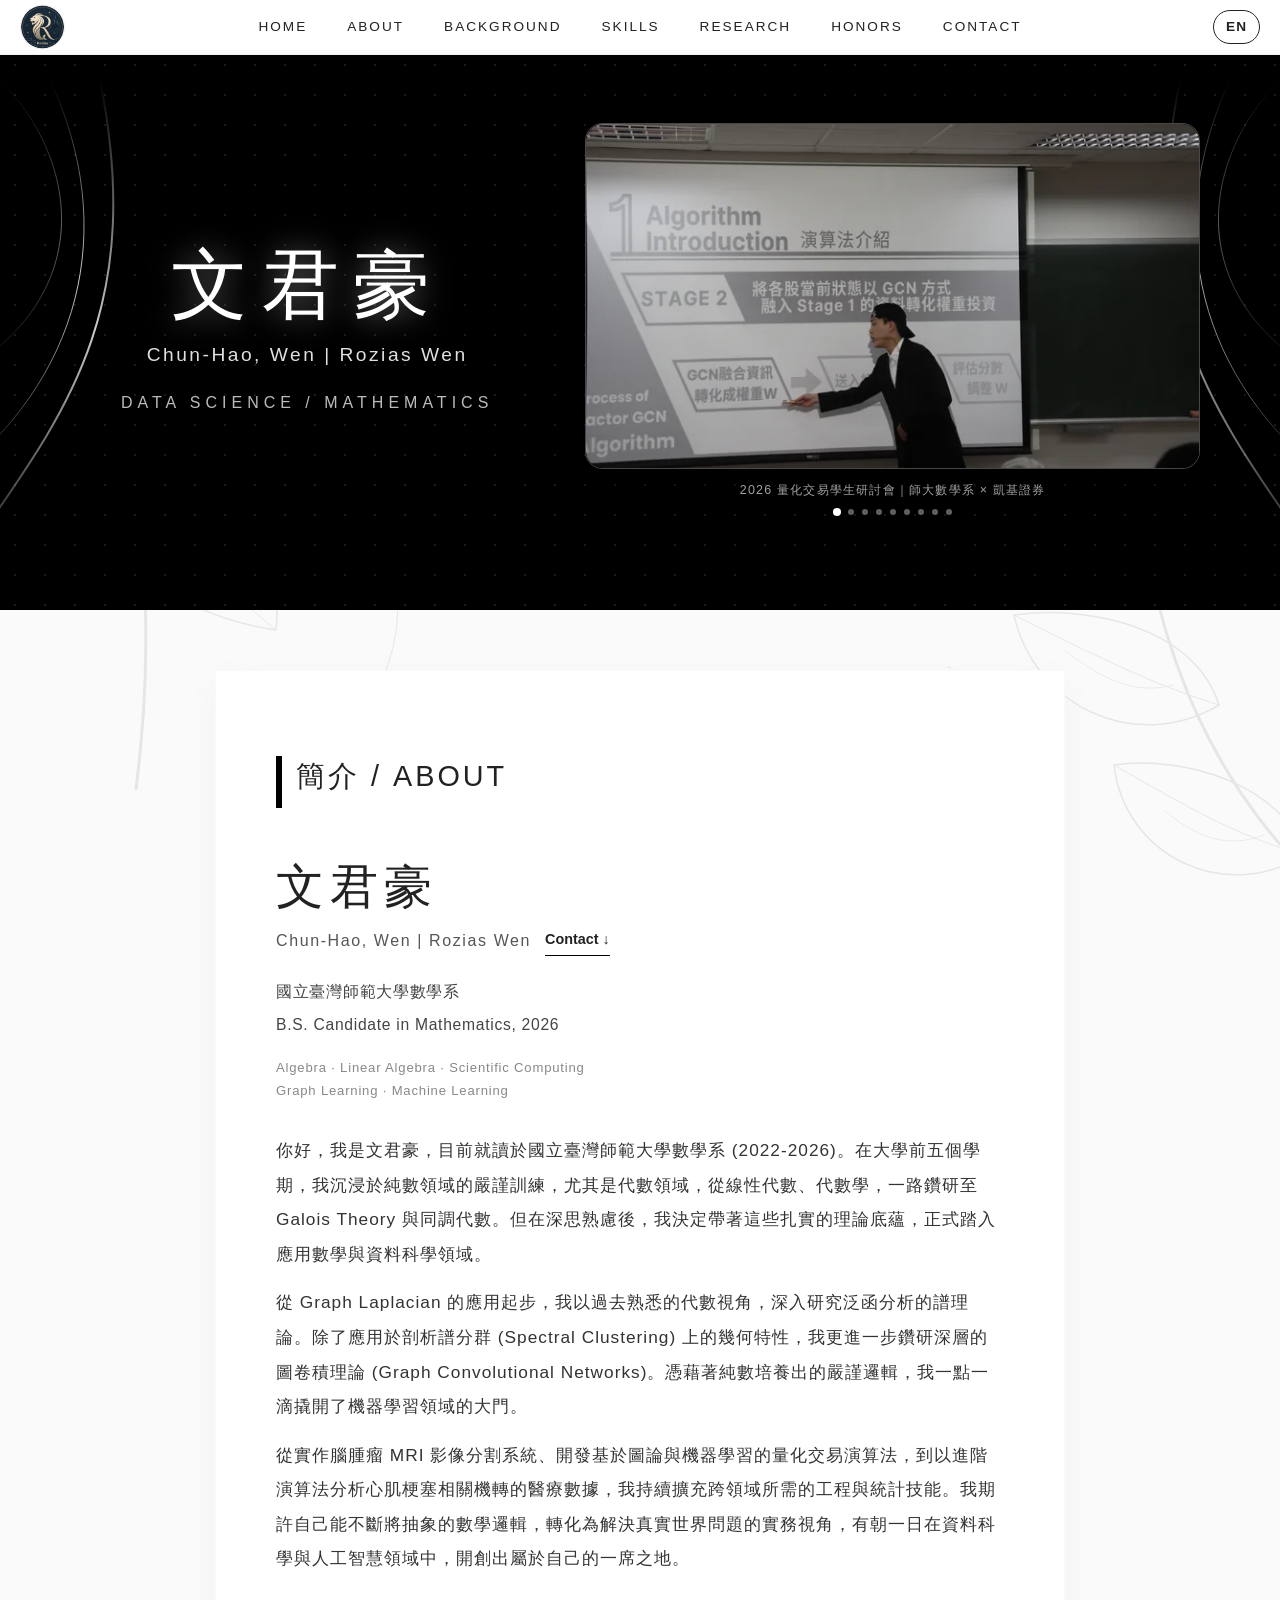
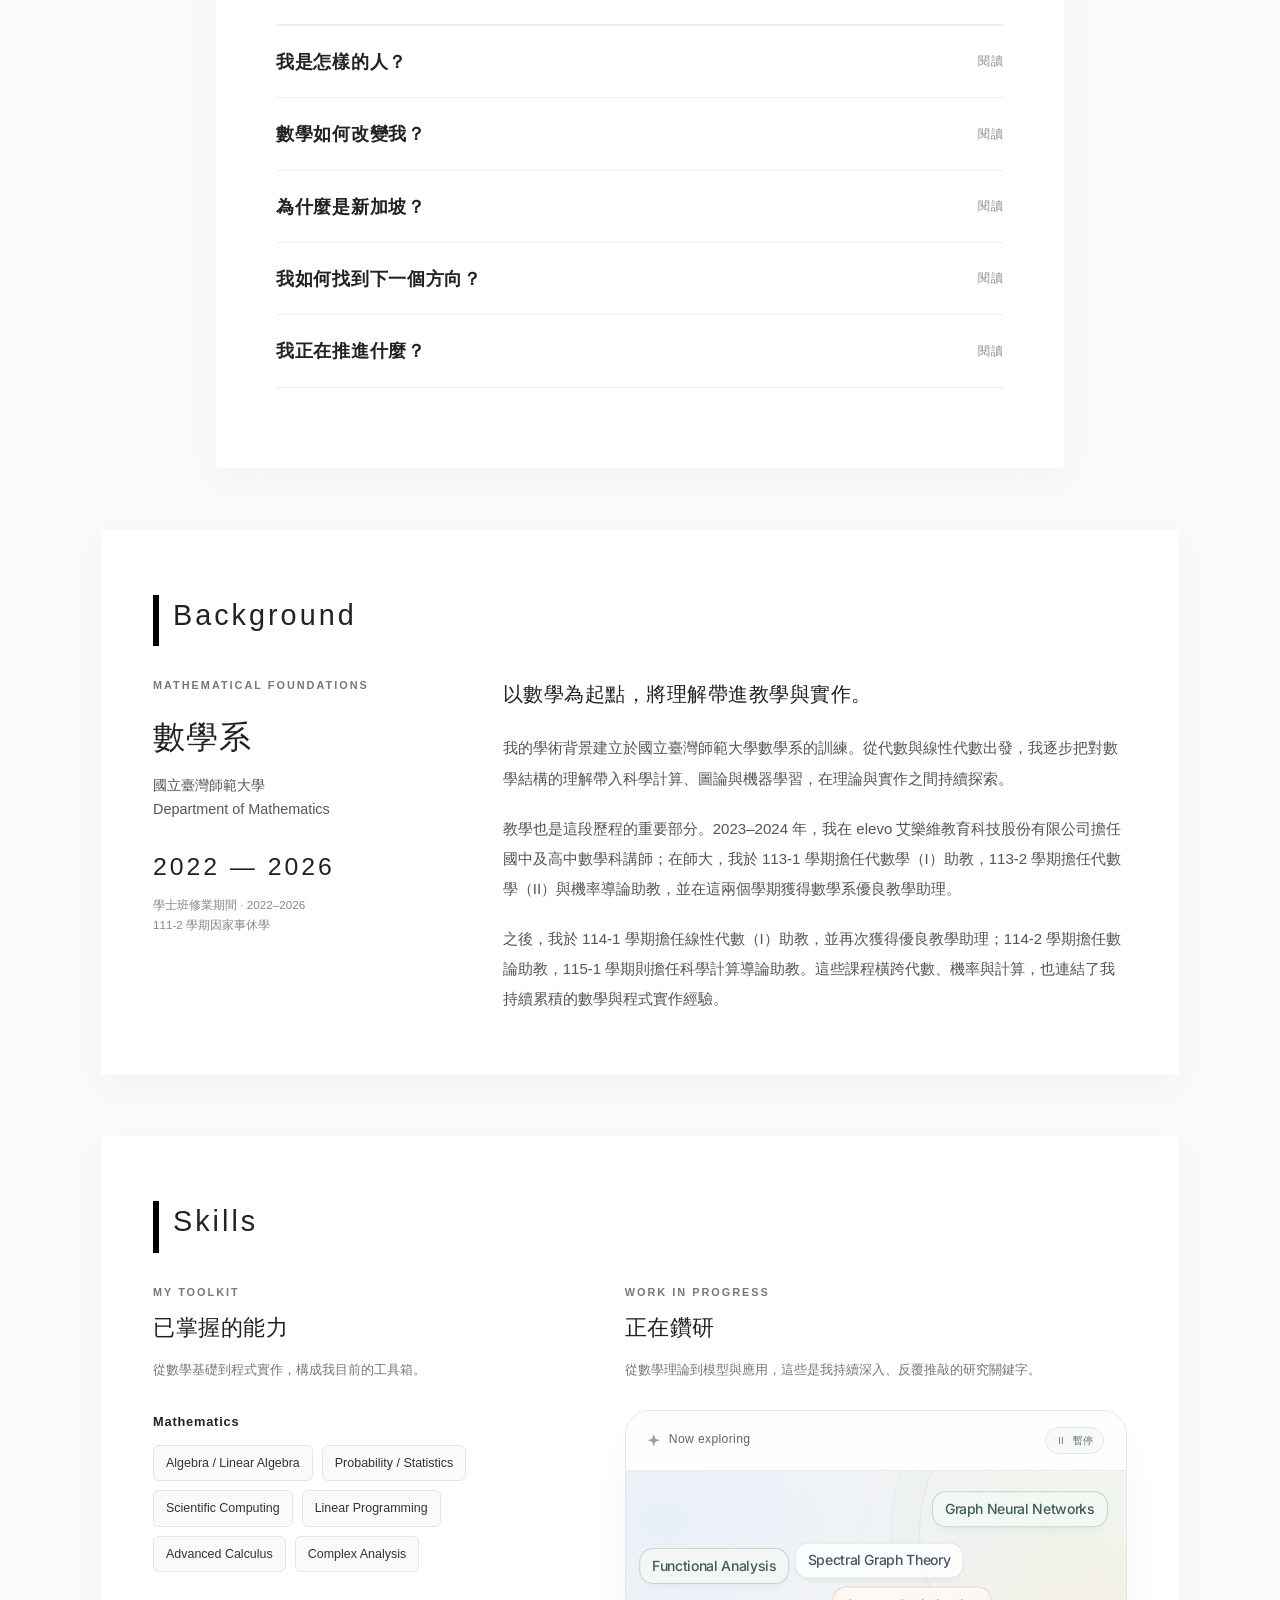
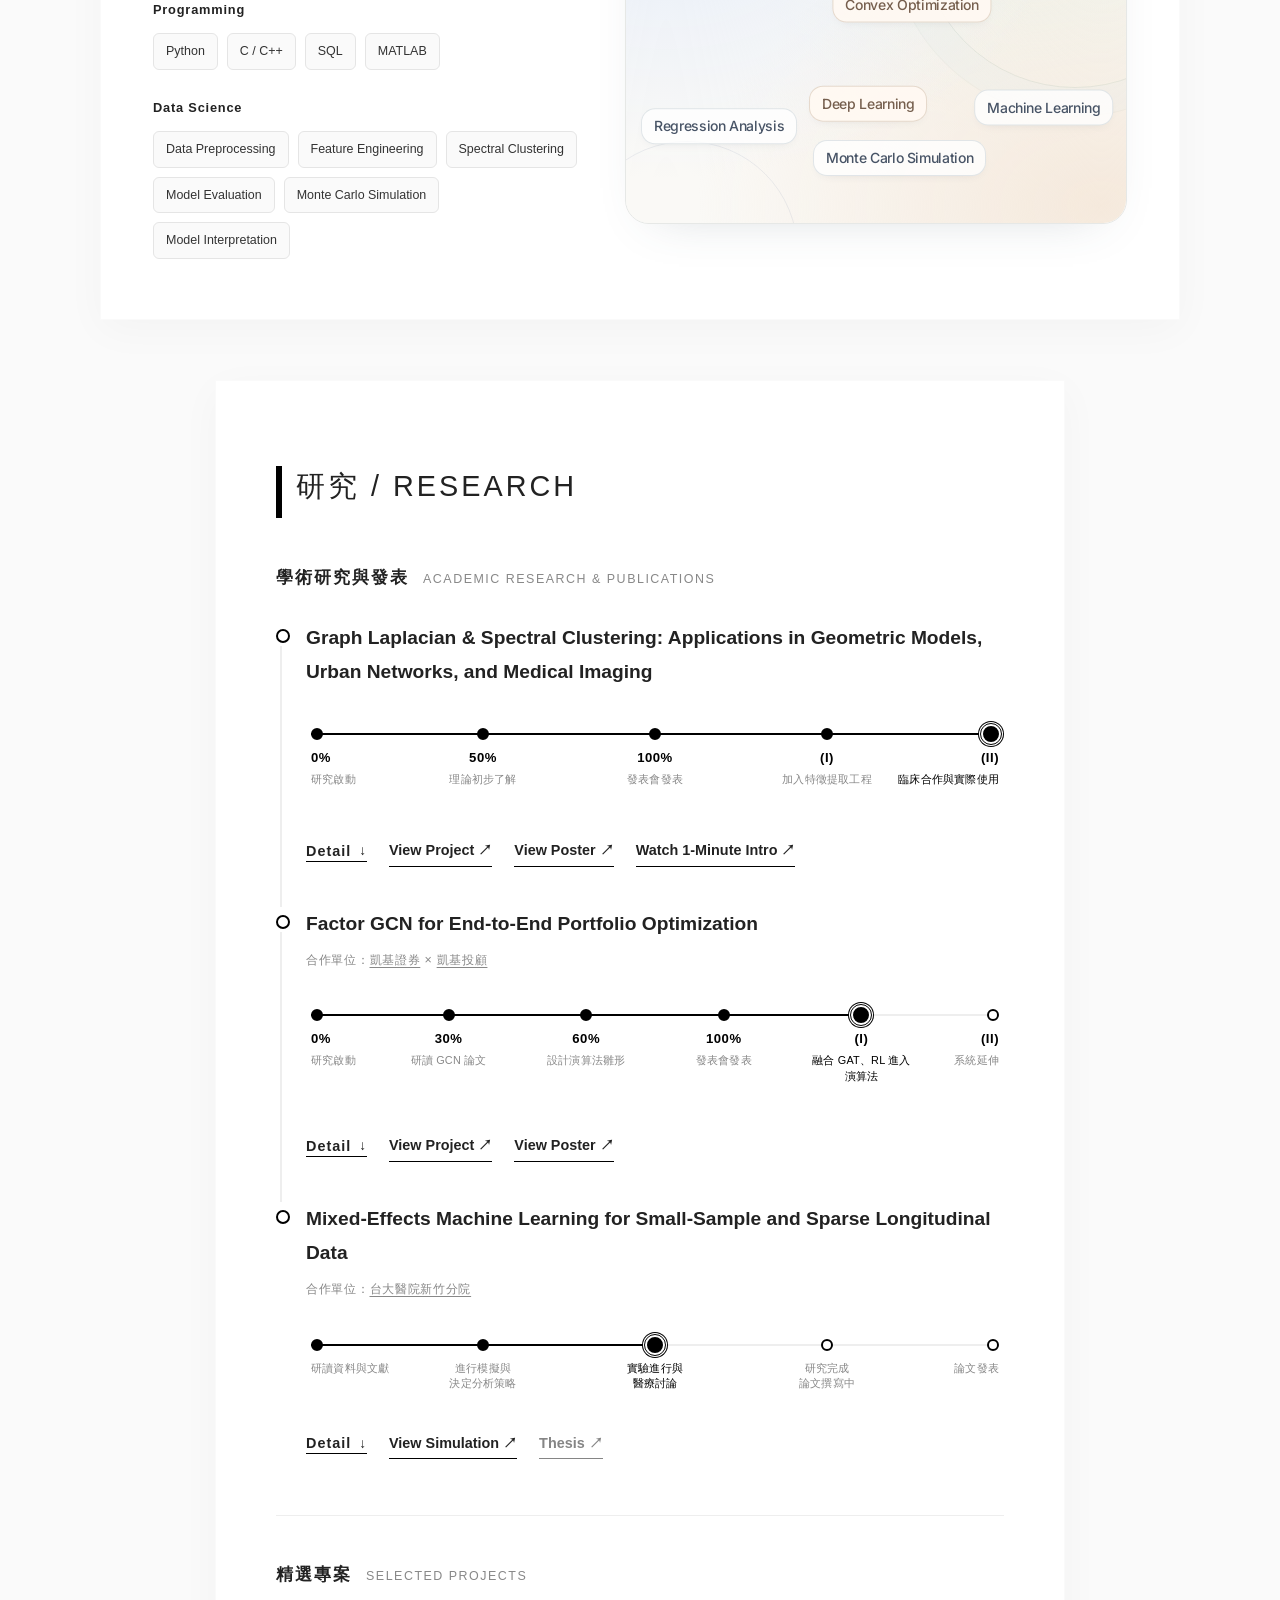
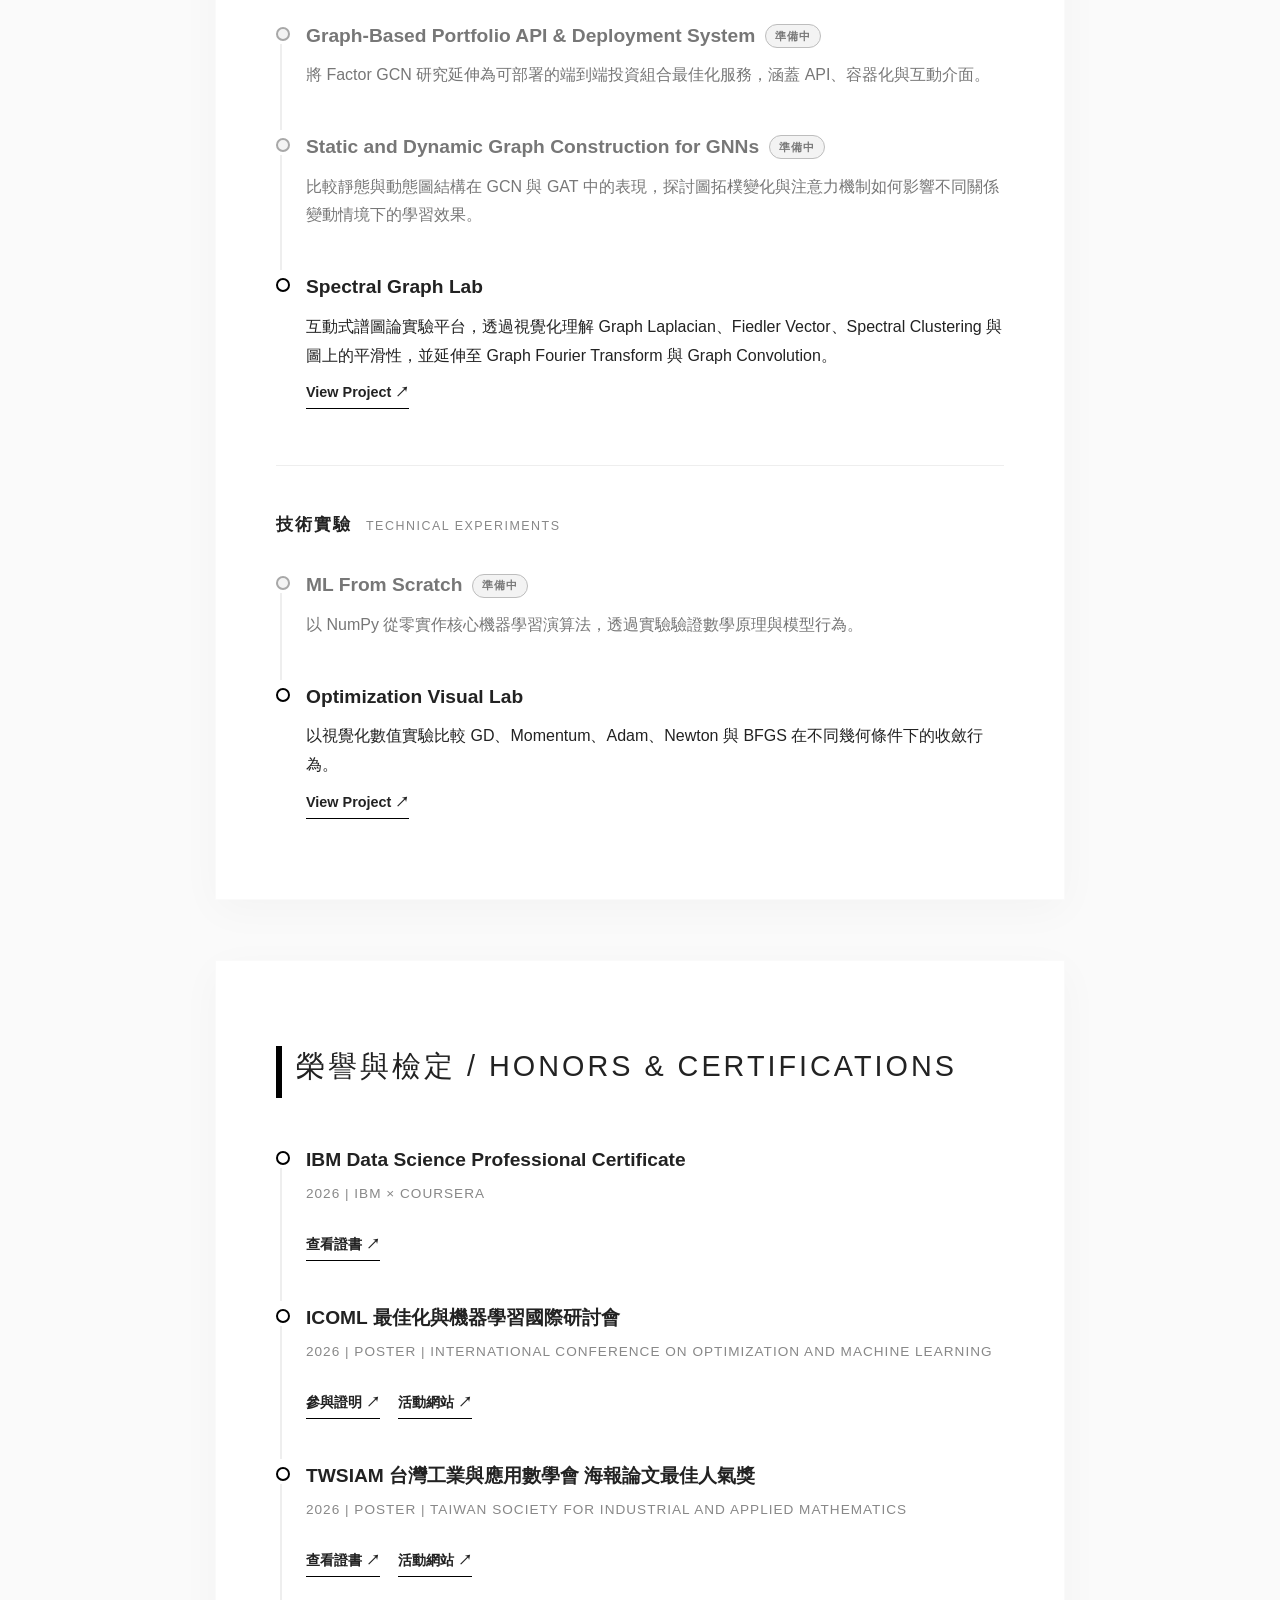
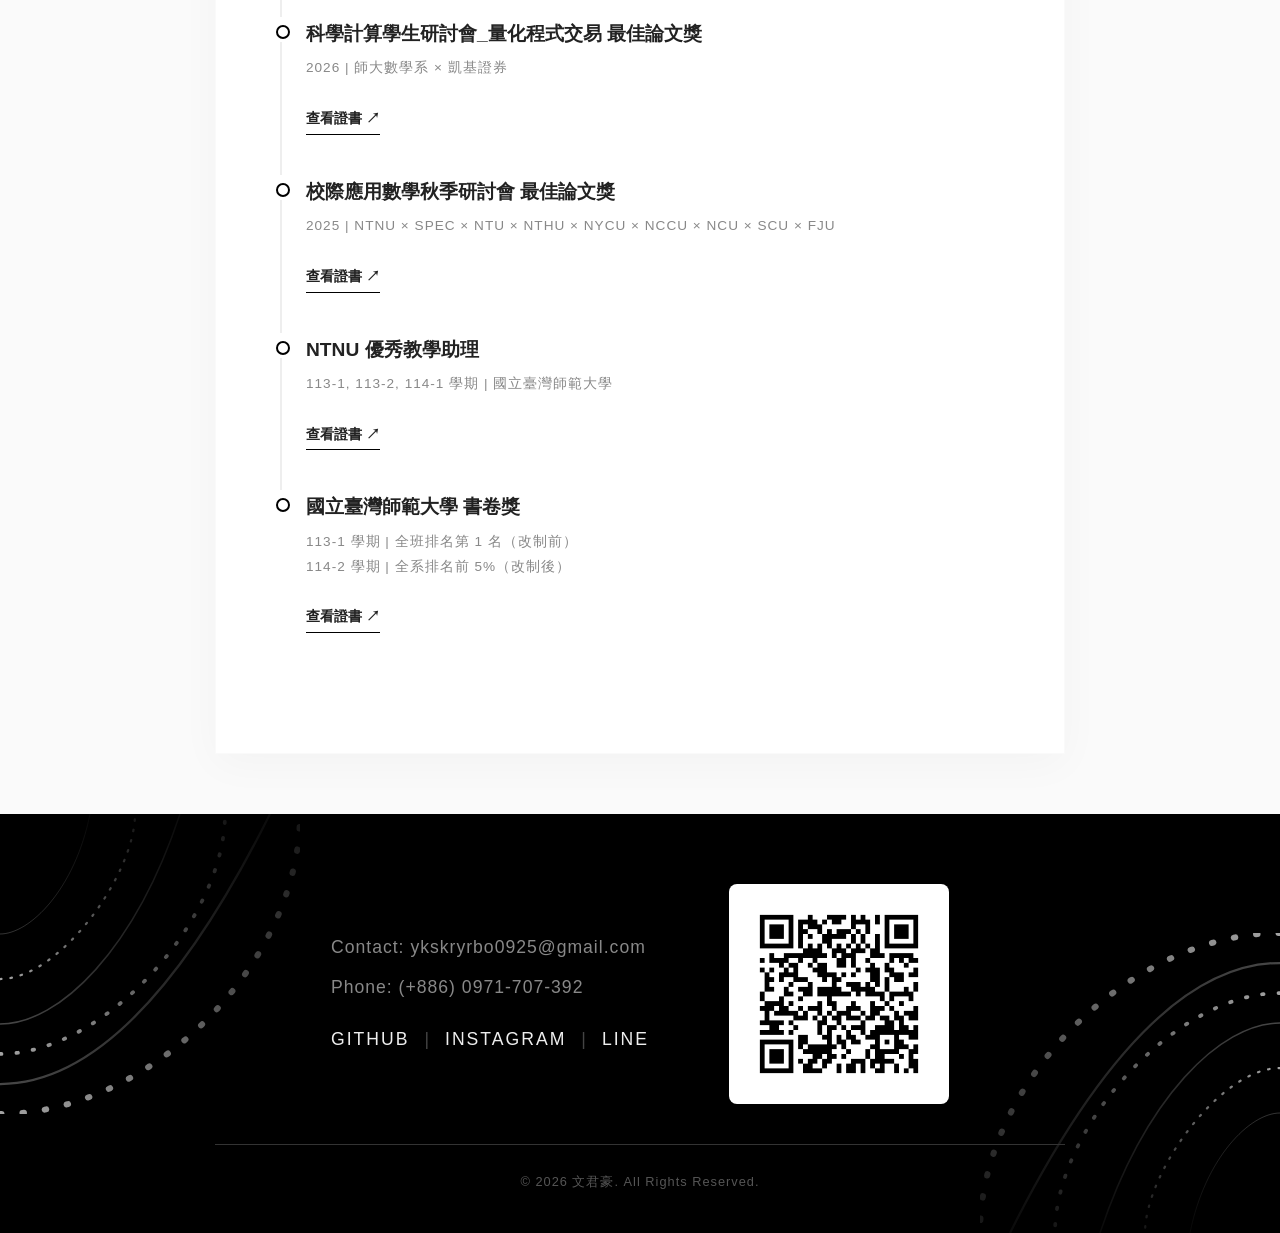
==== commit 008466c8: "Link Simulation buttons to independent longitudinal benchmark site" ====
--- a/index.html
+++ b/index.html
@@ -1855,7 +1855,7 @@
                 </div>
                 <div class="research-actions">
                     <button type="button" class="research-detail-button" aria-expanded="false" aria-controls="medical-research-detail-zh">Detail</button>
-                    <a href="https://rozias0925.github.io/Rozias-Website/thesis/" target="_blank" rel="noopener noreferrer" class="project-link">View Simulation ↗</a>
+                    <a href="https://rozias0925.github.io/FY26-Medical-Longitudinal/#zh-overview" target="_blank" rel="noopener noreferrer" class="project-link">View Simulation ↗</a>
                     <button type="button" class="project-link thesis-placeholder" disabled>Thesis ↗</button>
                 </div>
                 <div class="research-entry-content" id="medical-research-detail-zh" hidden>
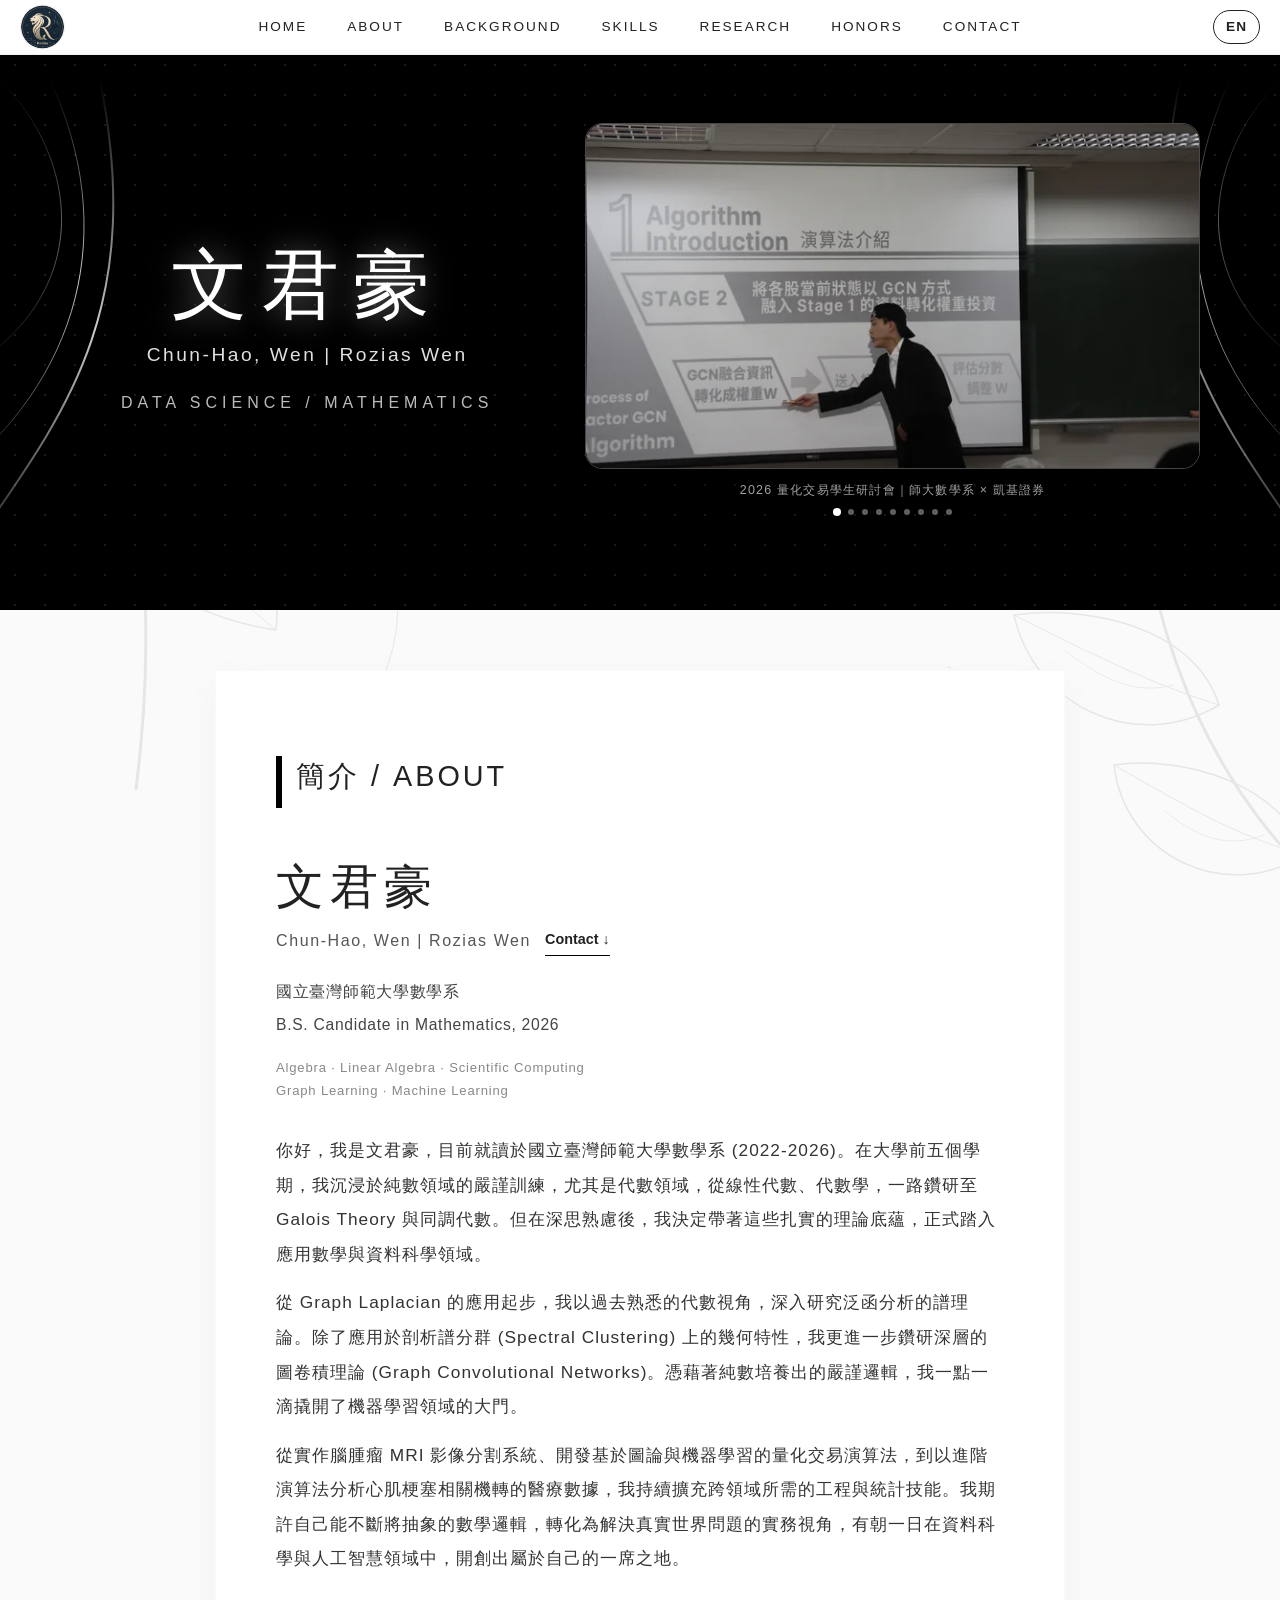
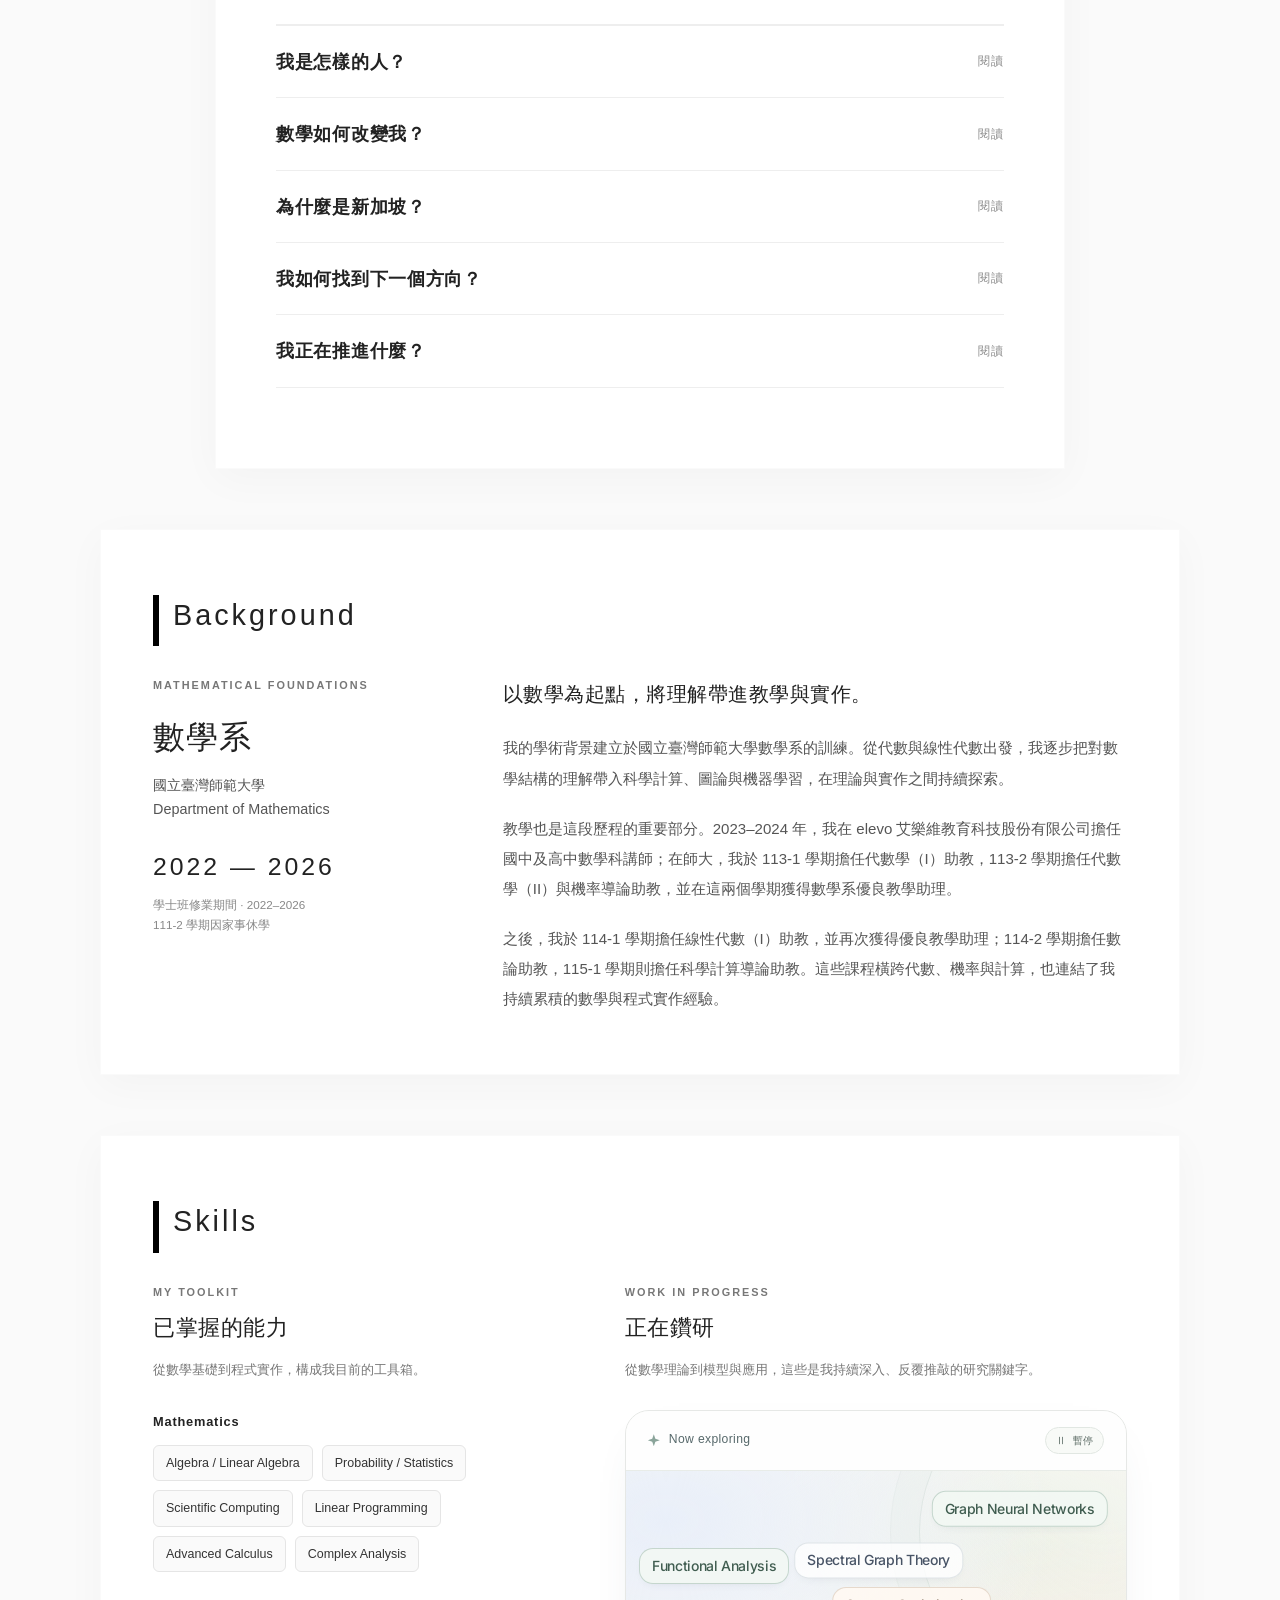
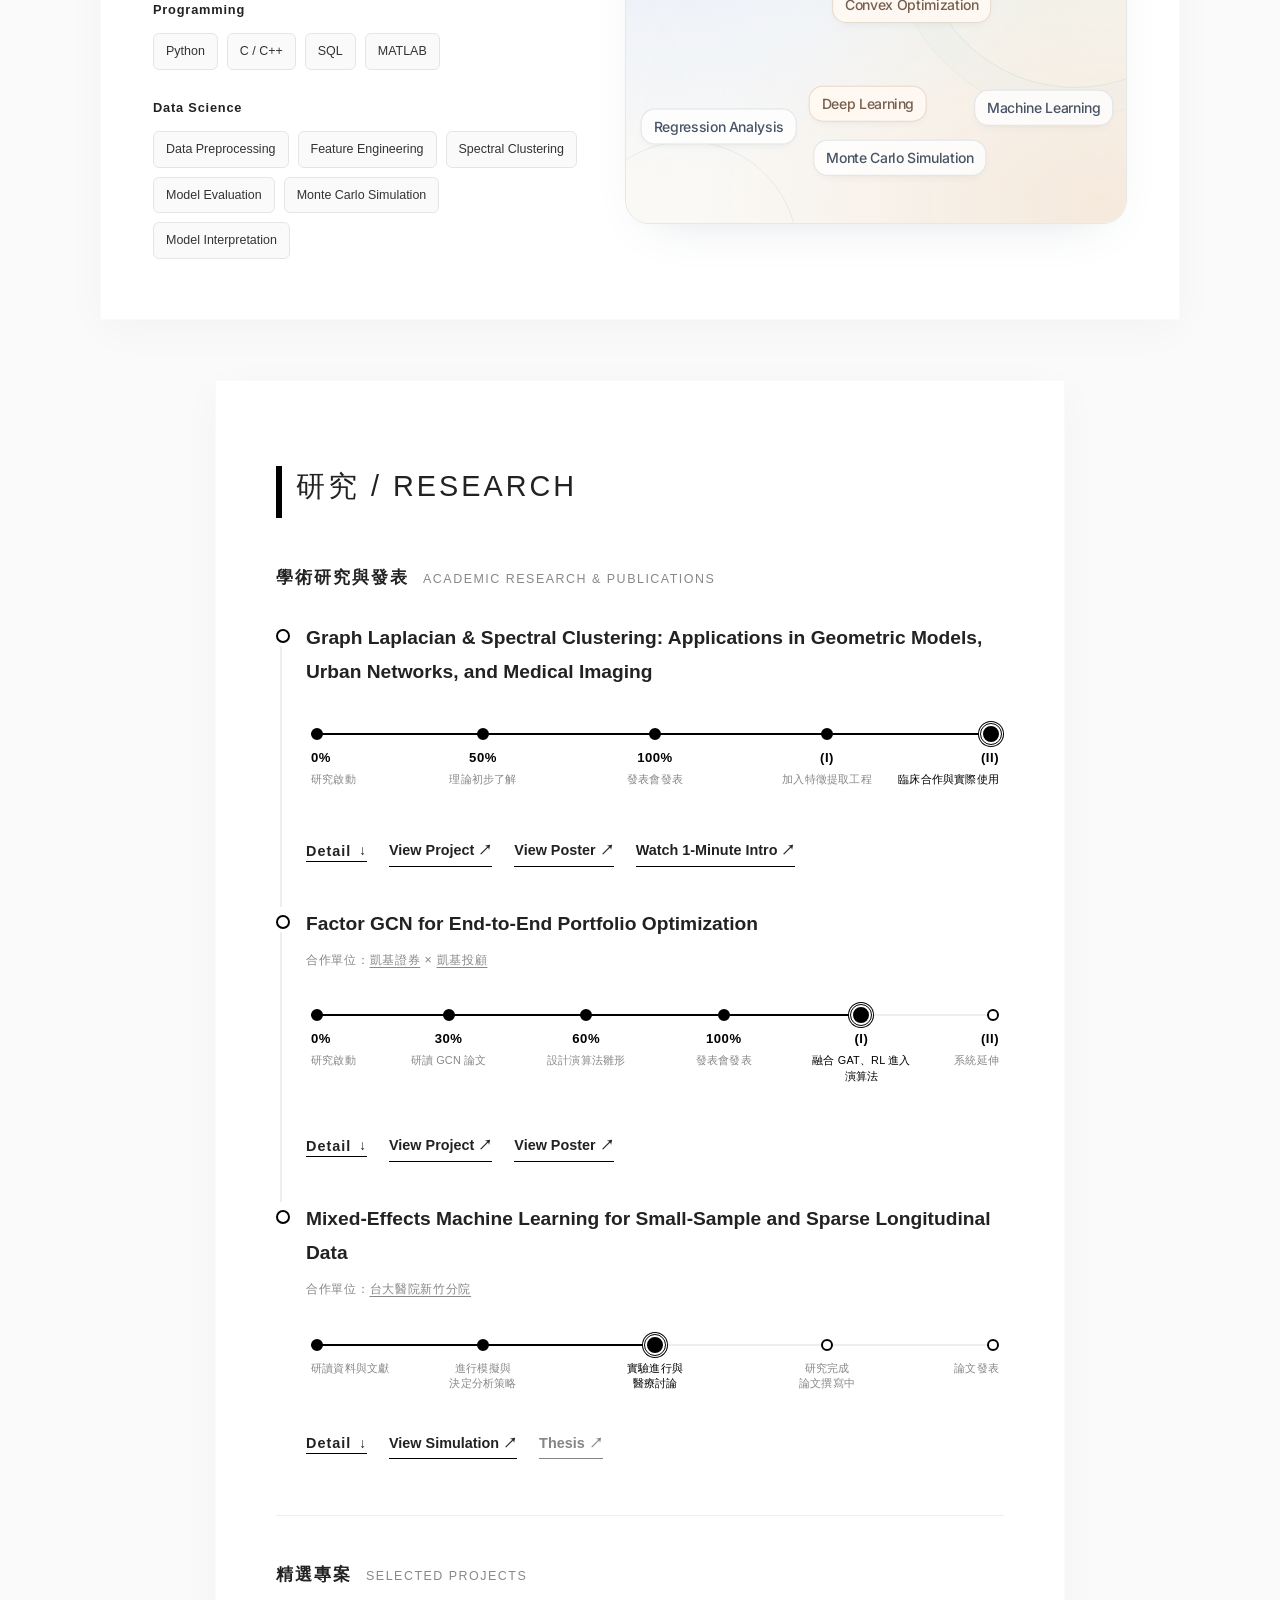
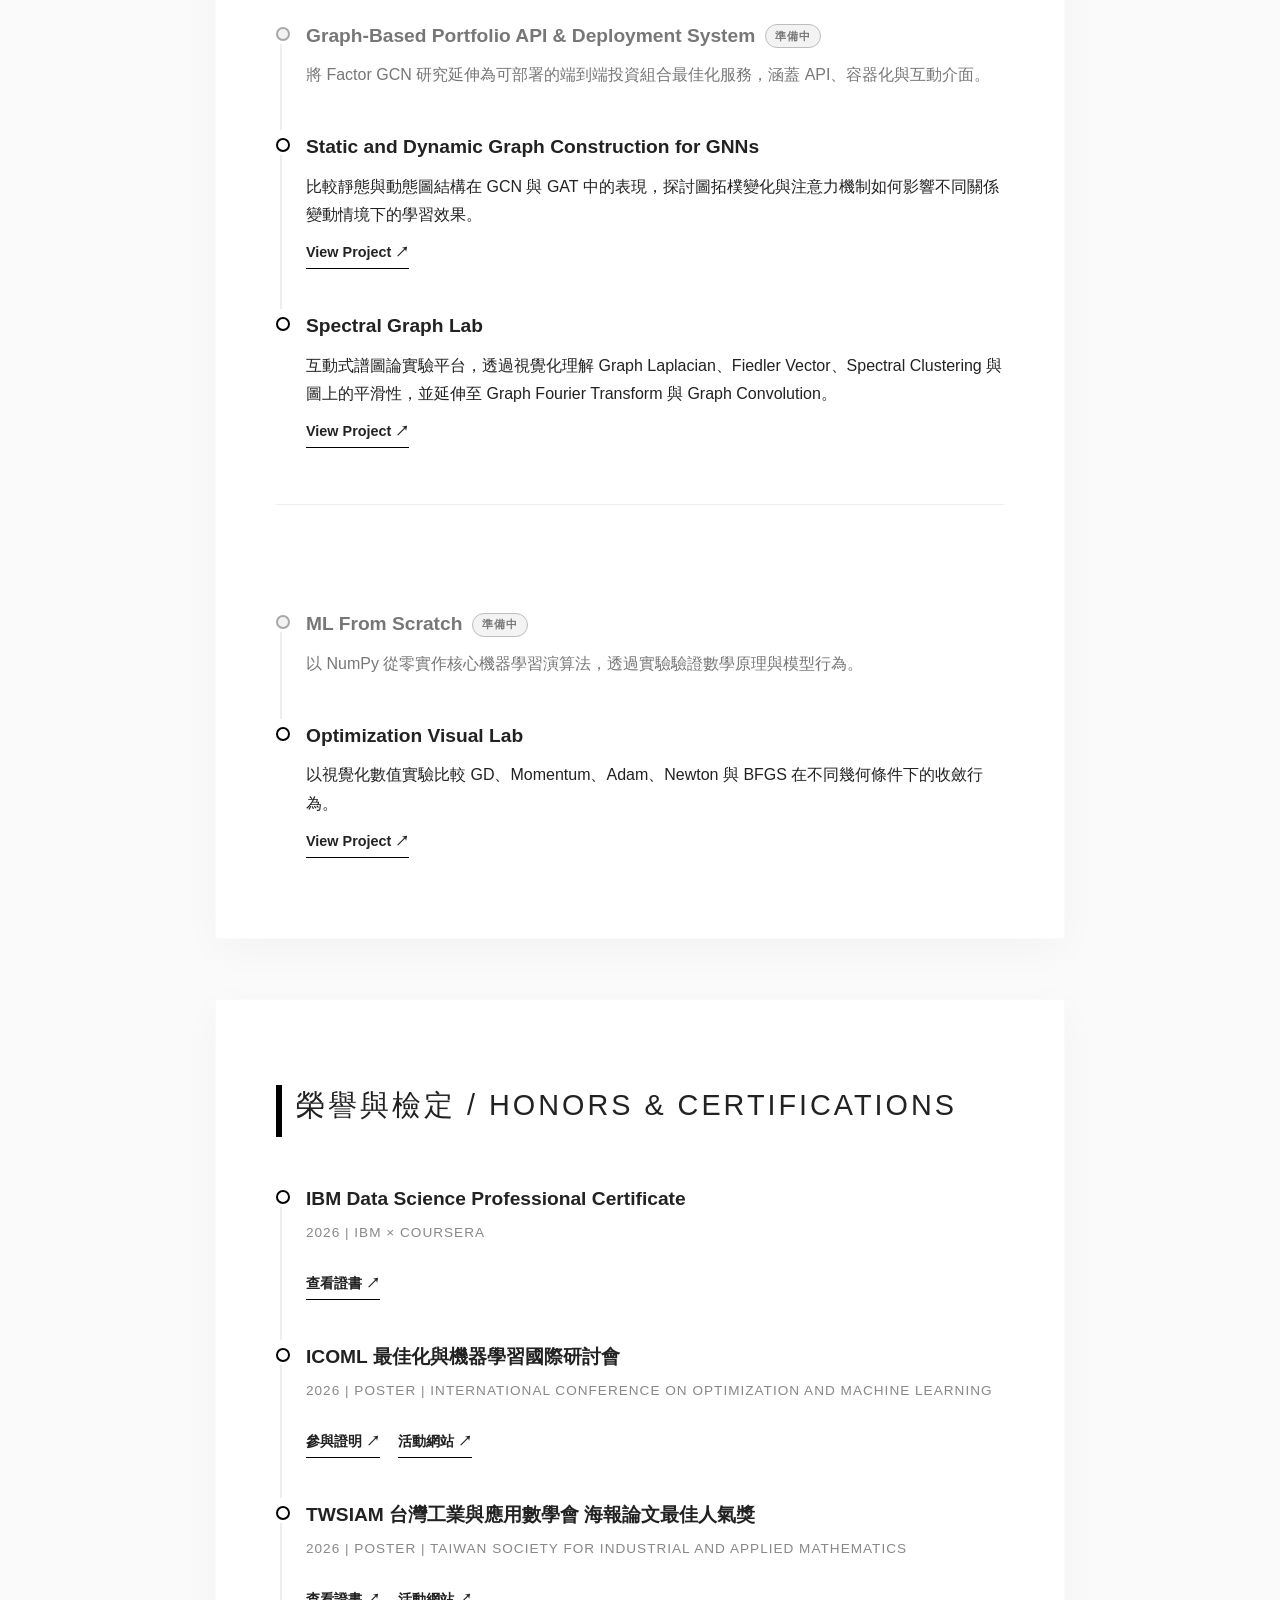
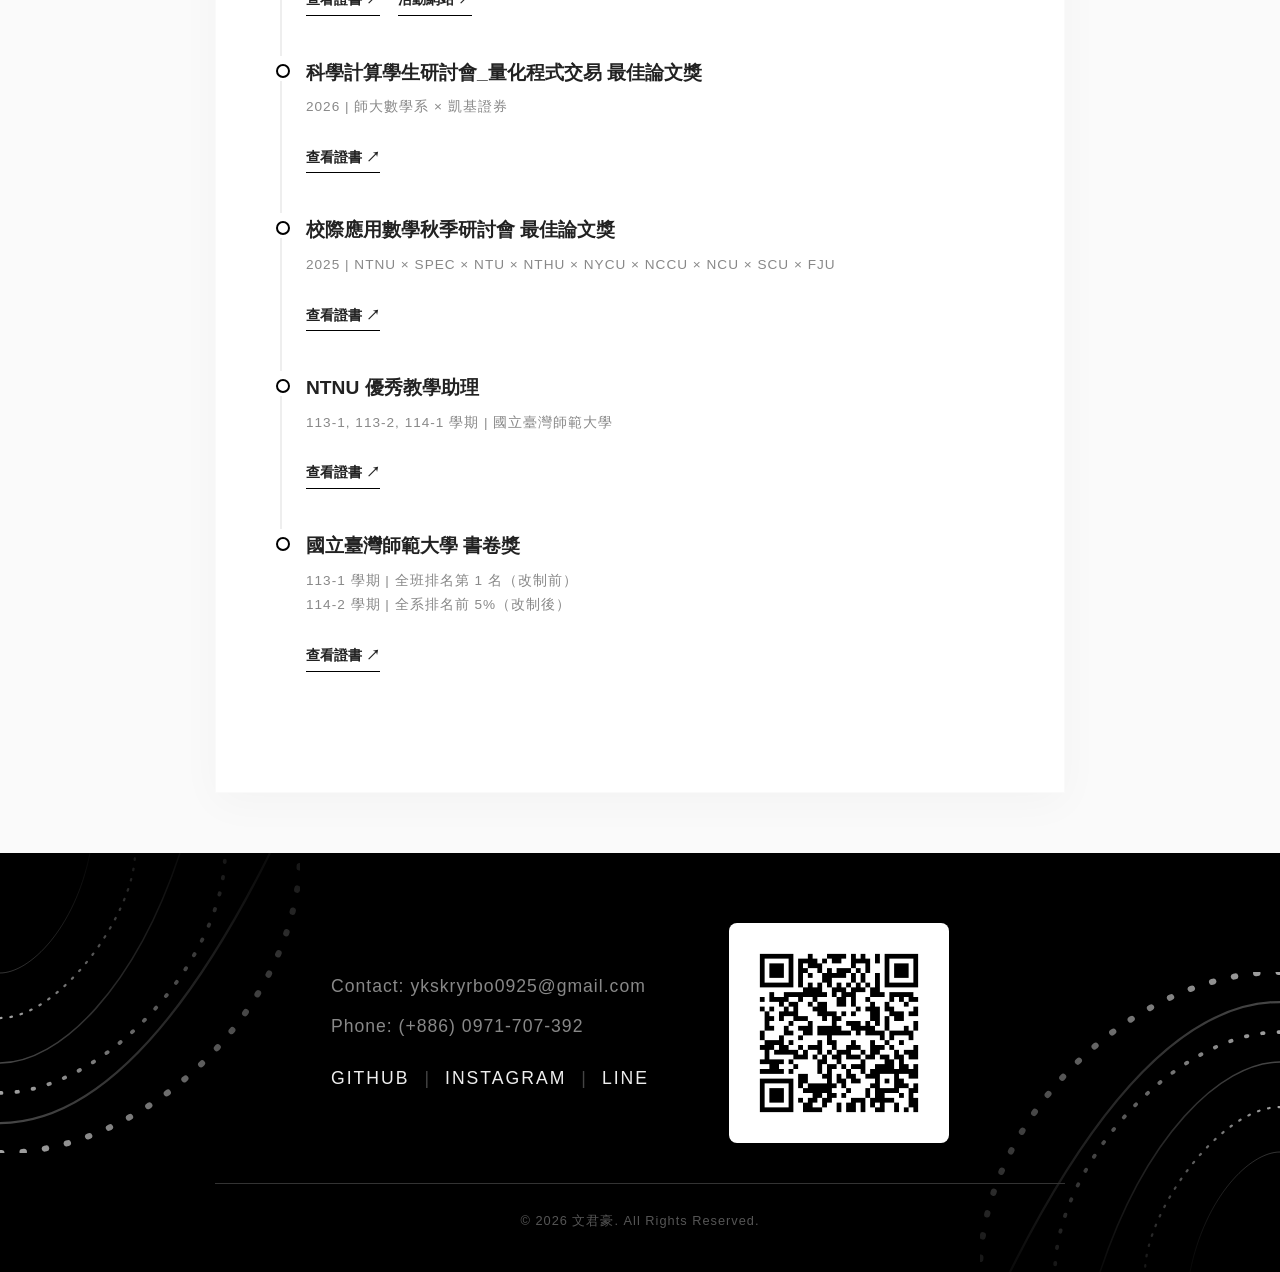
==== commit a74fd6b8: "Link completed GNN topology project on both language pages" ====
--- a/index.html
+++ b/index.html
@@ -1880,12 +1880,12 @@
                 <p>將 Factor GCN 研究延伸為可部署的端到端投資組合最佳化服務，涵蓋 API、容器化與互動介面。</p>
             </div>
 
-            <div class="list-item planned-project fade-in">
+            <div class="list-item fade-in">
                 <div class="planned-project-heading">
                     <h3>Static and Dynamic Graph Construction for GNNs</h3>
-                    <span class="preparing-badge">準備中</span>
                 </div>
                 <p>比較靜態與動態圖結構在 GCN 與 GAT 中的表現，探討圖拓樸變化與注意力機制如何影響不同關係變動情境下的學習效果。</p>
+                <a href="https://rozias0925.github.io/FY26-GNN-Topology/" target="_blank" rel="noopener" class="project-link">View Project ↗</a>
             </div>
 
             <div class="list-item fade-in">
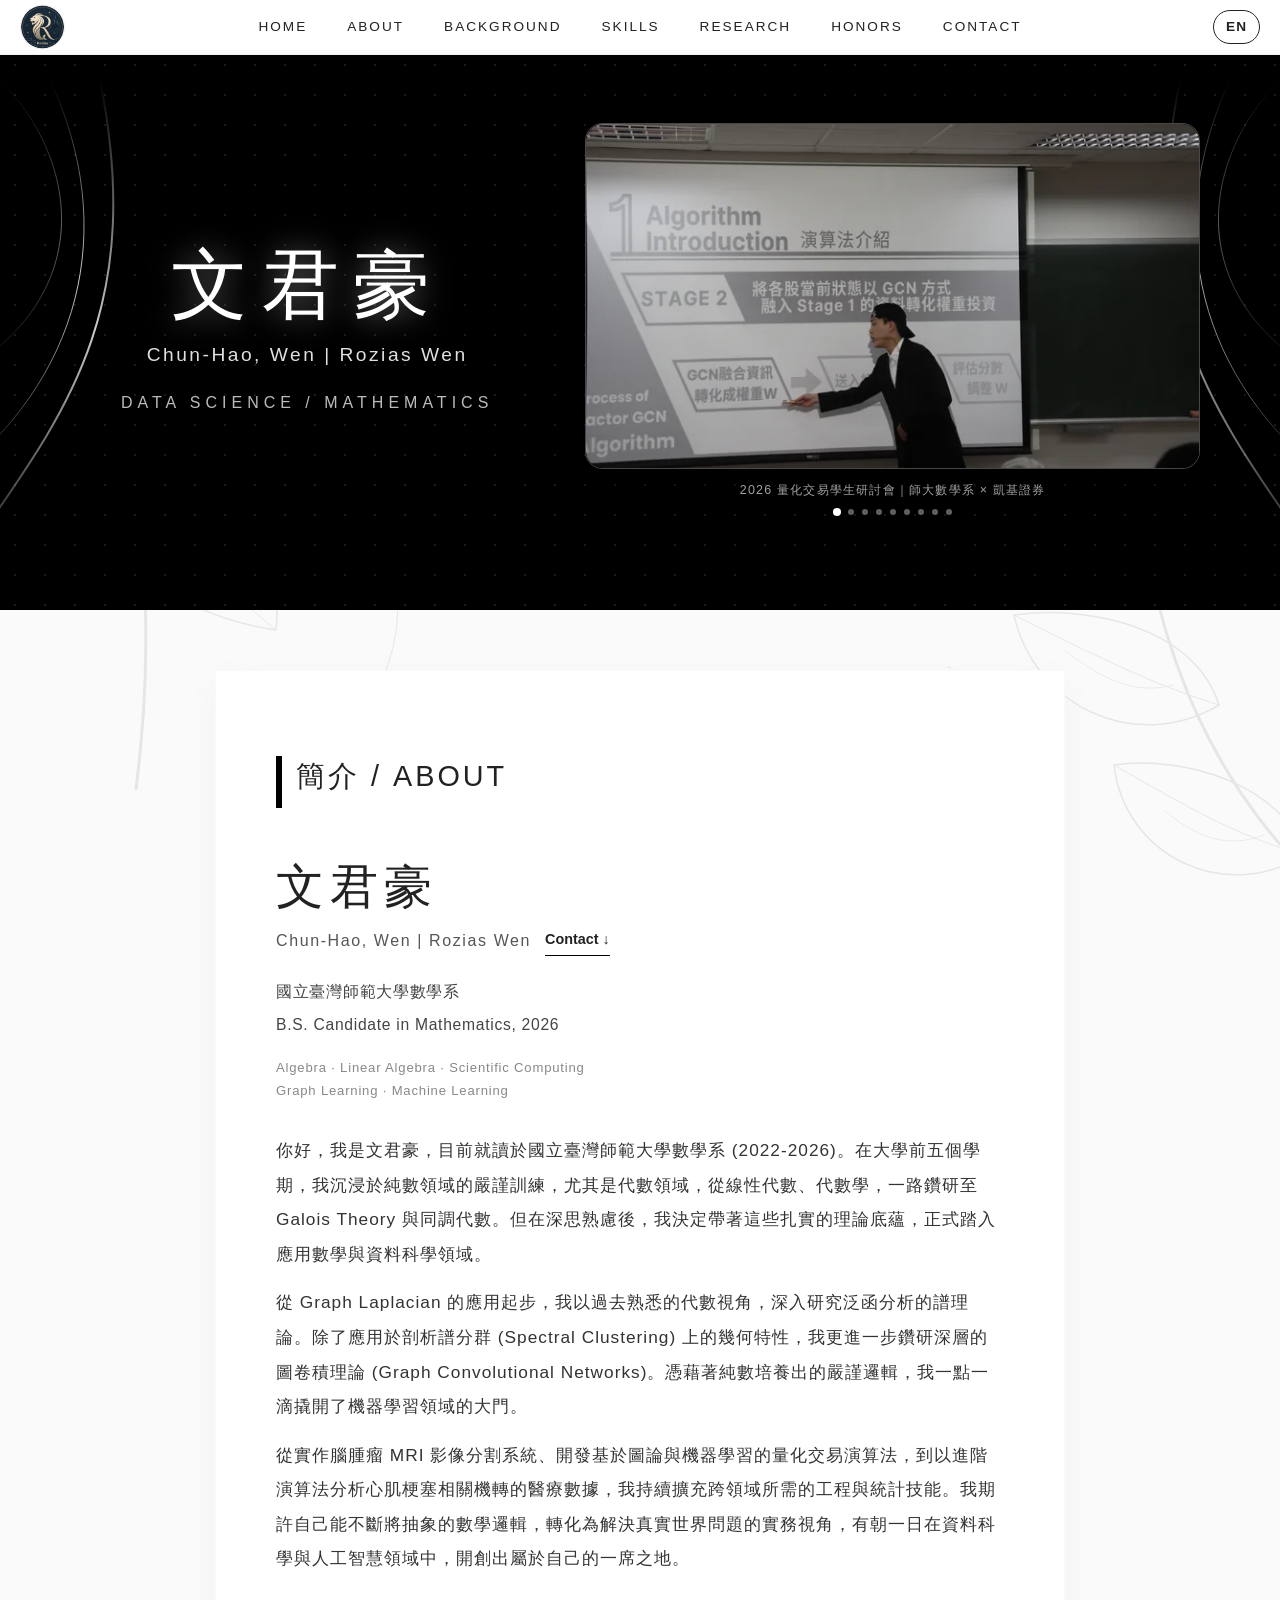
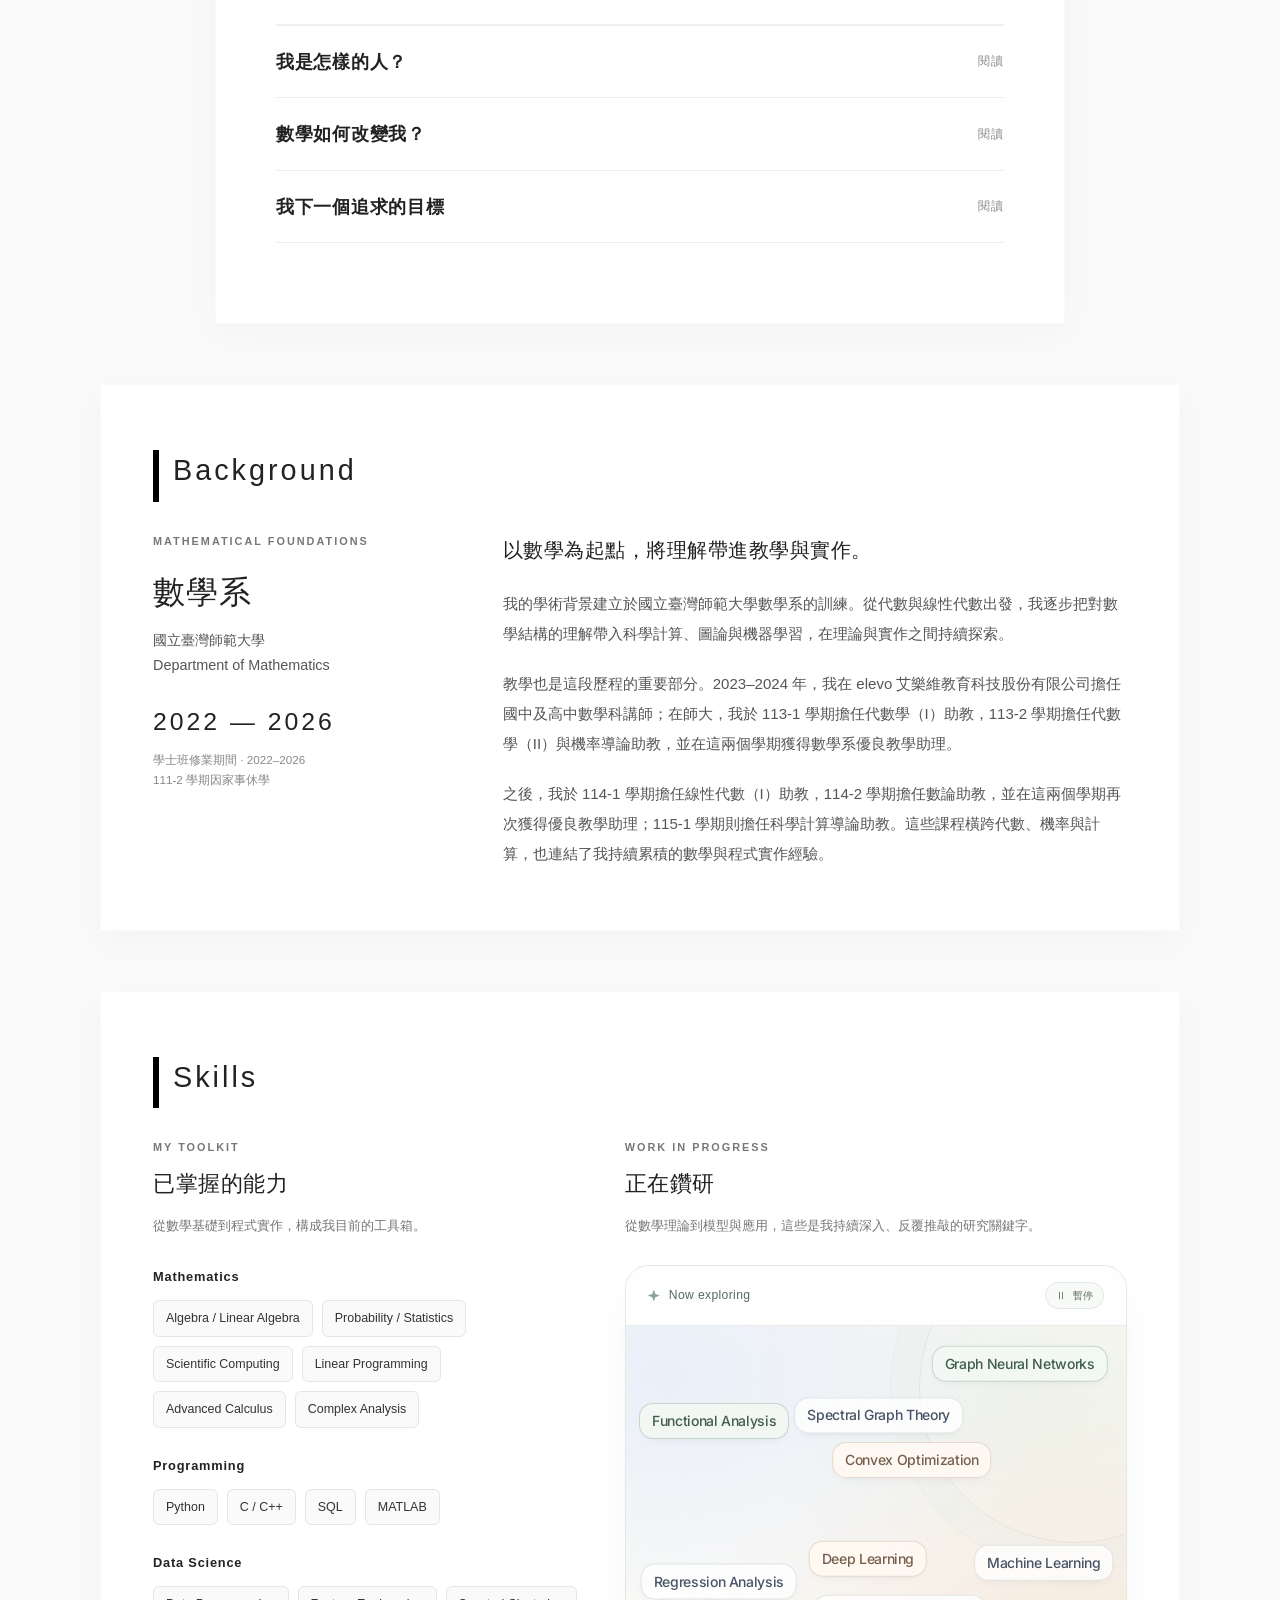
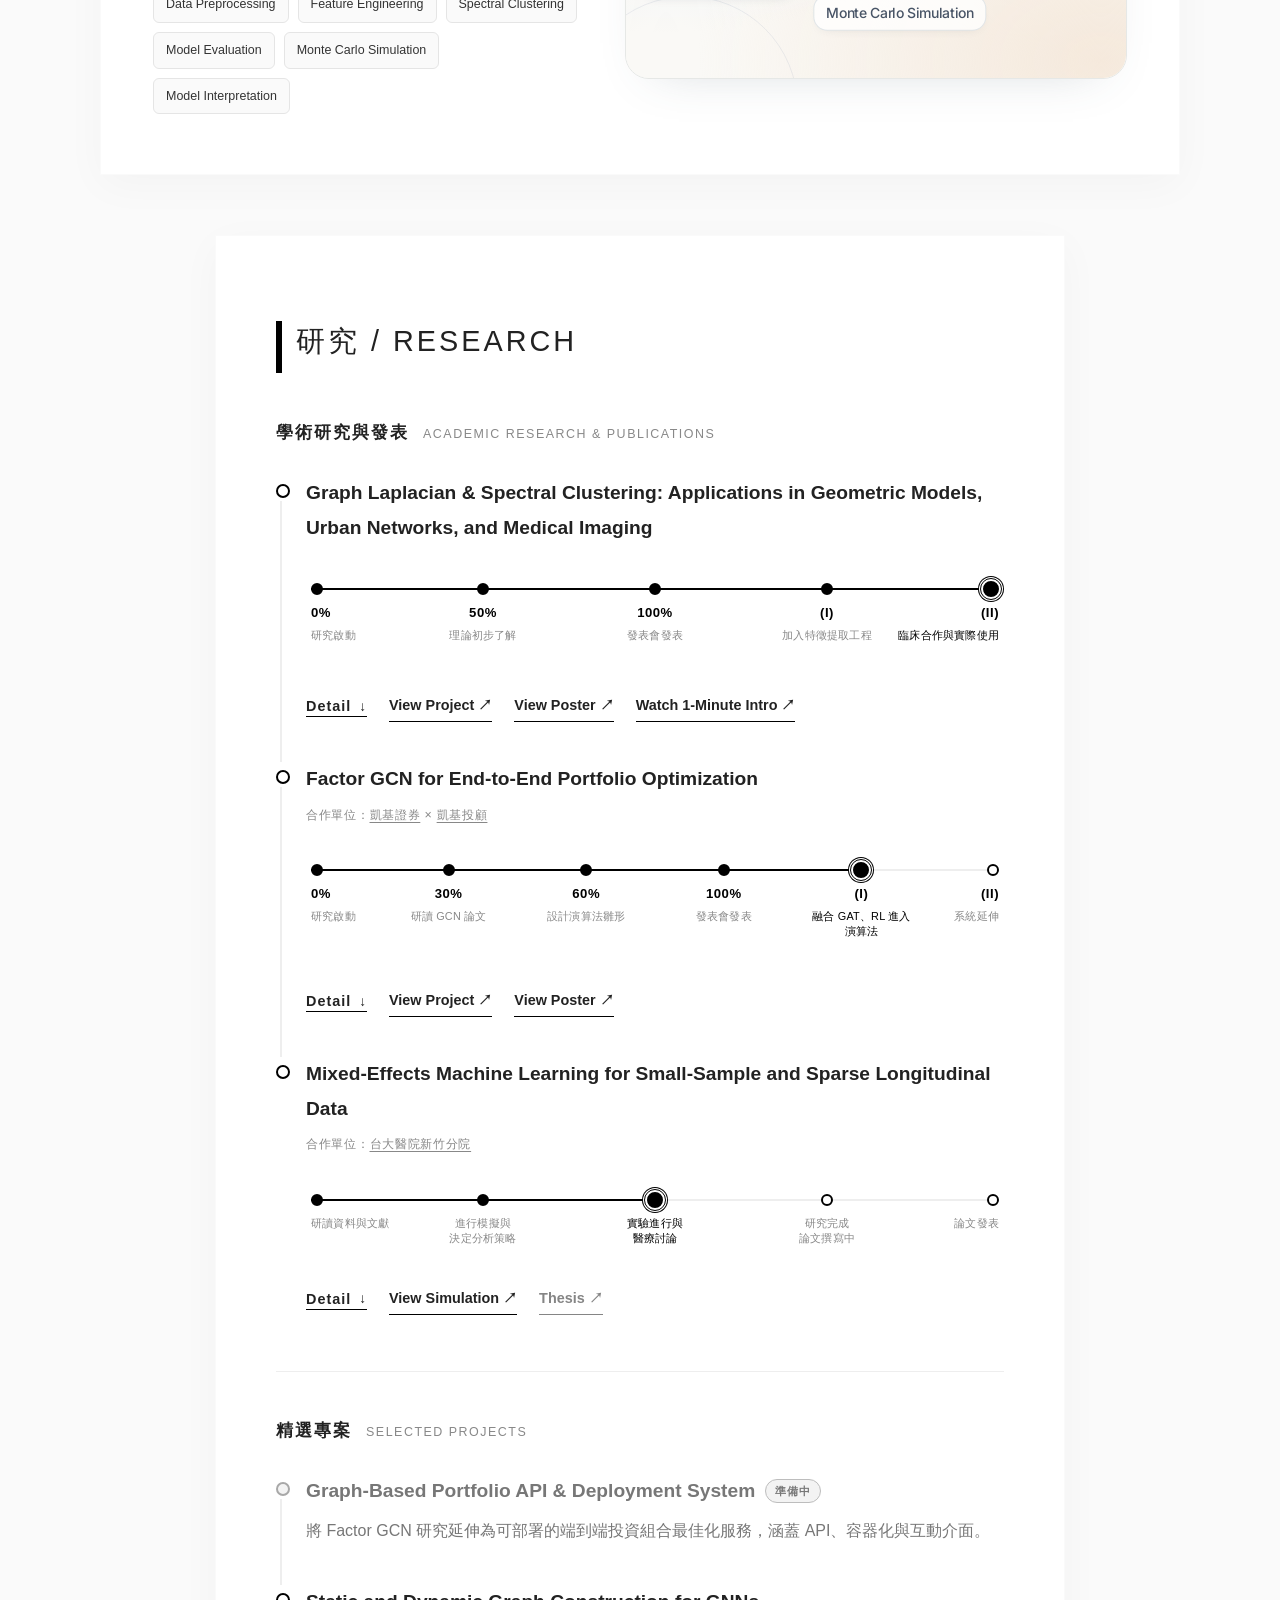
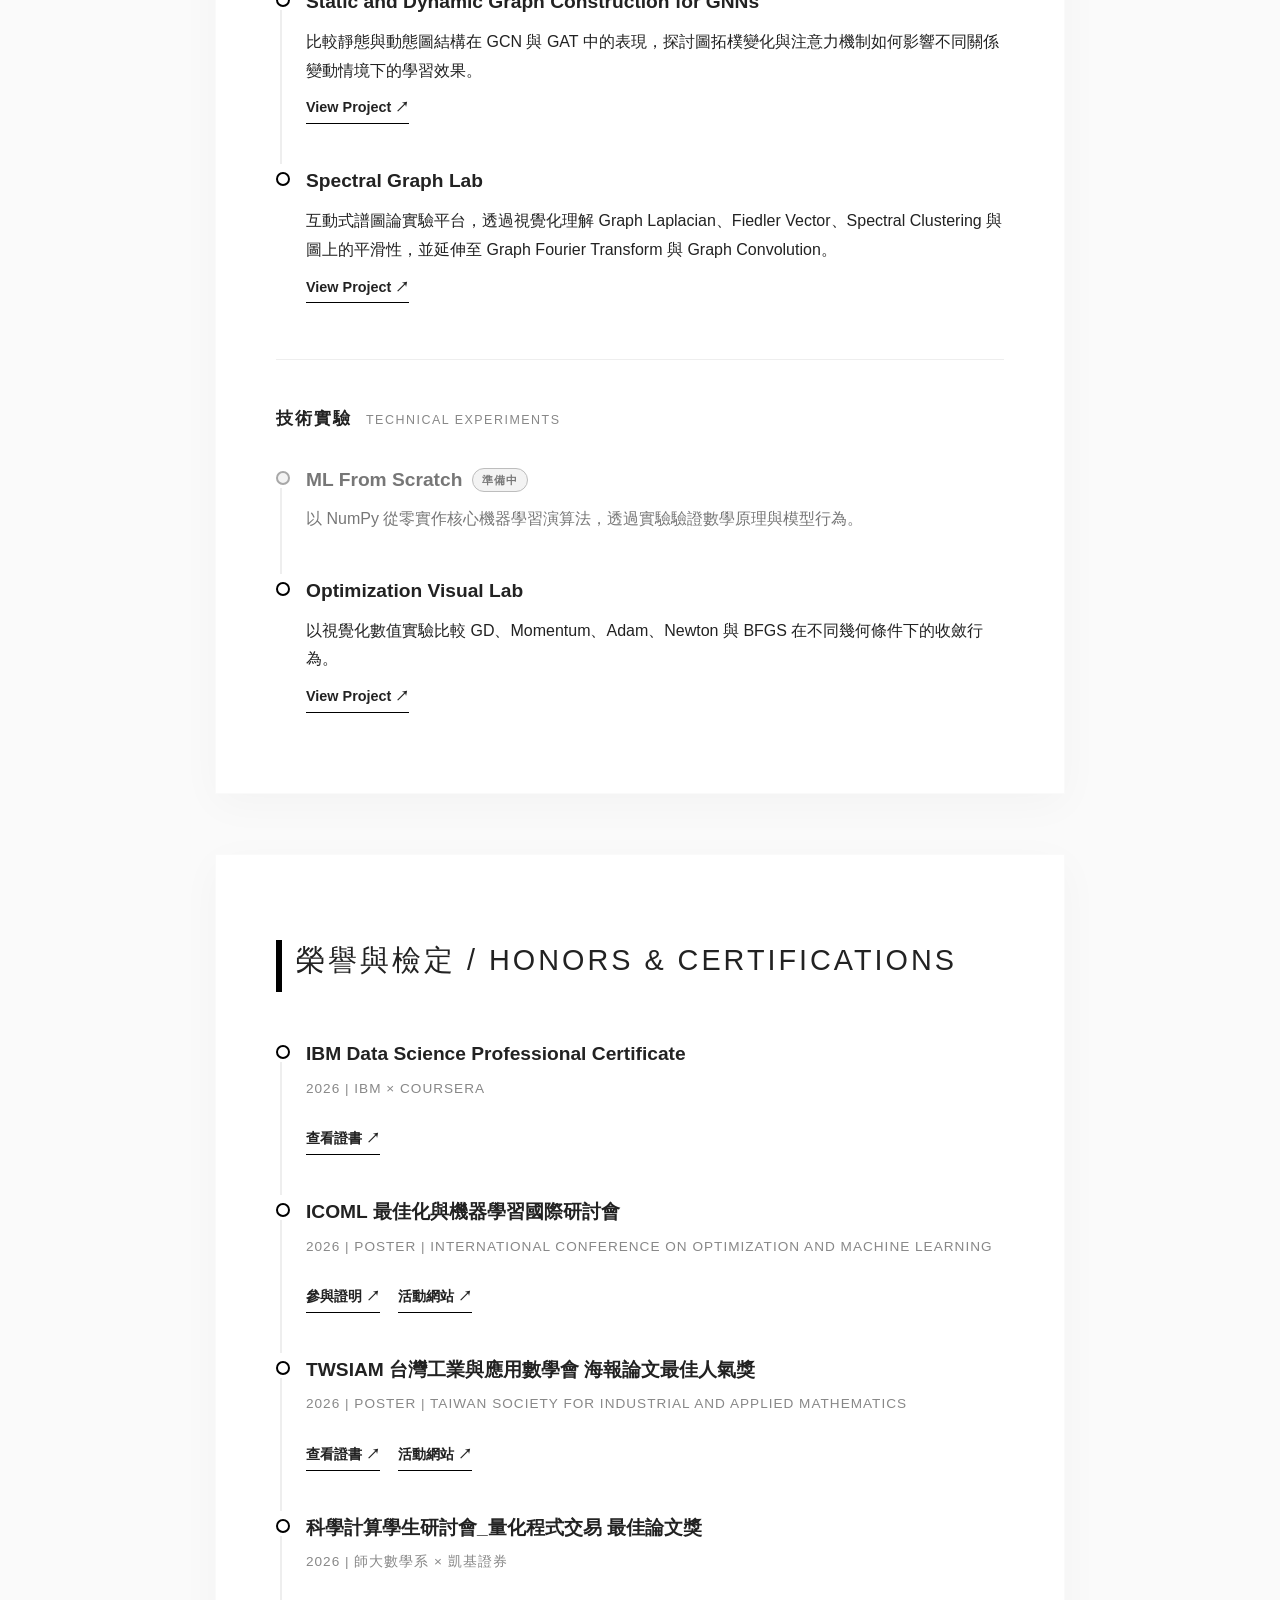
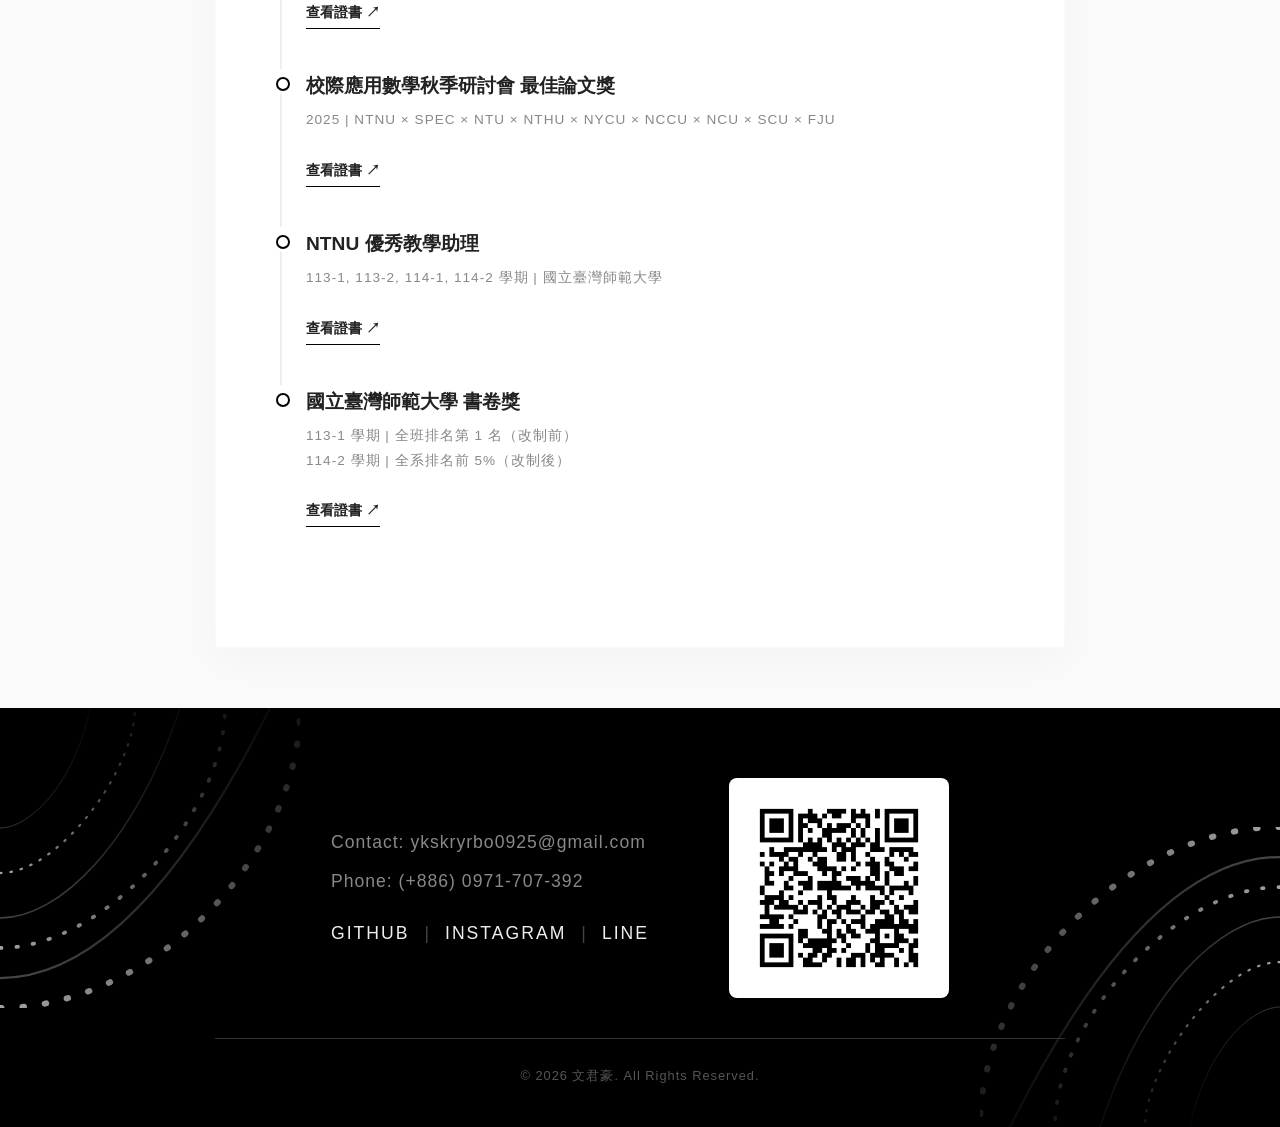
==== commit b56bb30a: "Update personal profile, graduate study goals, and teaching honors" ====
--- a/index.html
+++ b/index.html
@@ -1007,6 +1007,10 @@
             margin: 0;
         }
 
+        .about-disclosure-body p + p {
+            margin-top: 16px;
+        }
+
         .about-empty {
             min-height: 2px;
         }
@@ -1591,7 +1595,9 @@
                     <span class="about-disclosure-title">我是怎樣的人？</span>
                     <span class="about-disclosure-action">閱讀</span>
                 </summary>
-                <div class="about-disclosure-body about-empty" aria-hidden="true"></div>
+                <div class="about-disclosure-body">
+                    <p class="handwriting">我是一個充滿好奇心、喜歡探索與挑戰的人。我享受學習新知的過程，也習慣透過獨立思考與不斷提問，尋找問題背後的本質。我對自己有一定的要求，相信成長來自持續嘗試、反思與改進。雖然偶爾會因追求完美而猶豫，但我也逐漸學會接受不確定性。我期待的不只是累積知識與成就，更希望透過不同的經歷，拓展自己的視野，探索人生的更多可能。</p>
+                </div>
             </details>
 
             <details class="about-disclosure fade-in">
@@ -1606,31 +1612,15 @@
 
             <details class="about-disclosure fade-in">
                 <summary>
-                    <span class="about-disclosure-title">為什麼是新加坡？</span>
+                    <span class="about-disclosure-title">我下一個追求的目標</span>
                     <span class="about-disclosure-action">閱讀</span>
                 </summary>
                 <div class="about-disclosure-body">
-                    <p class="handwriting">2018 年初次造訪新加坡時，我便對城市的發展與秩序留下深刻印象；2025 年初再次前往，並與當地學生交流後，我更清楚看見自己嚮往的學習環境：有效率、積極上進，也對自己有嚴格的要求。我願意把它稱為心中的烏托邦。這份嚮往讓我把目標放在新加坡國立大學或南洋理工大學，期望在機器學習、資料科學或人工智慧相關領域繼續深造。</p>
+                    <p class="handwriting">我下一個追求的目標，是前往海外攻讀研究所，在更廣闊且多元的學術環境中持續成長。我希望結合既有的數學基礎與跨領域研究經驗，進一步深化自己在資料科學、機器學習與人工智能方面的知識與能力。同時，我也期待與來自不同文化及專業背景的人交流，接觸不同的思考方式與研究觀點。對我而言，出國留學不僅是學術上的進修，更是一次走出舒適圈、拓展國際視野，並探索未來發展方向的重要機會。</p>
+                    <p class="handwriting">走向機器學習，並不是因為否定純數學，而是我重新評估自己的個性、喜好與想處理的問題後，做出的主動選擇。2025 年校際應用數學秋季研討會的最佳論文獎，讓我看見自己也能把數學想法帶進新的問題；而科學計算的學習，則讓我理解模型、資料與演算法之間的連結。從 Graph Laplacian 到 GCN，我發現過去的純數與邏輯訓練沒有被留在原地，而是為我打開了通往 ML 的新門。</p>
                 </div>
             </details>
 
-            <details class="about-disclosure fade-in">
-                <summary>
-                    <span class="about-disclosure-title">我如何找到下一個方向？</span>
-                    <span class="about-disclosure-action">閱讀</span>
-                </summary>
-                <div class="about-disclosure-body">
-                    <p class="handwriting">走向機器學習，並不是因為否定純數學，而是我重新評估自己的個性、喜好與想處理的問題後，做出的主動選擇。2025 年校際應用數學秋季研討會的最佳論文獎，讓我看見自己也能把數學想法帶進新的問題；而科學計算的學習，則讓我理解模型、資料與演算法之間的連結。從 Graph Laplacian 到 GCN，我發現過去的純數與邏輯訓練沒有被留在原地，而是為我打開了通往 ML 的新門。</p>
-                </div>
-            </details>
-
-            <details class="about-disclosure fade-in">
-                <summary>
-                    <span class="about-disclosure-title">我正在推進什麼？</span>
-                    <span class="about-disclosure-action">閱讀</span>
-                </summary>
-                <div class="about-disclosure-body about-empty" aria-hidden="true"></div>
-            </details>
         </div>
     </section>
 
@@ -1649,7 +1639,7 @@
                 <h3>以數學為起點，將理解帶進教學與實作。</h3>
                 <p data-background-paragraph="0">我的學術背景建立於國立臺灣師範大學數學系的訓練。從代數與線性代數出發，我逐步把對數學結構的理解帶入科學計算、圖論與機器學習，在理論與實作之間持續探索。</p>
                 <p data-background-paragraph="1">教學也是這段歷程的重要部分。2023–2024 年，我在 elevo 艾樂維教育科技股份有限公司擔任國中及高中數學科講師；在師大，我於 113-1 學期擔任代數學（I）助教，113-2 學期擔任代數學（II）與機率導論助教，並在這兩個學期獲得數學系優良教學助理。</p>
-                <p data-background-paragraph="2">之後，我於 114-1 學期擔任線性代數（I）助教，並再次獲得優良教學助理；114-2 學期擔任數論助教，115-1 學期則擔任科學計算導論助教。這些課程橫跨代數、機率與計算，也連結了我持續累積的數學與程式實作經驗。</p>
+                <p data-background-paragraph="2">之後，我於 114-1 學期擔任線性代數（I）助教，114-2 學期擔任數論助教，並在這兩個學期再次獲得優良教學助理；115-1 學期則擔任科學計算導論助教。這些課程橫跨代數、機率與計算，也連結了我持續累積的數學與程式實作經驗。</p>
             </div>
         </div>
     </section>
@@ -1962,7 +1952,7 @@
 
         <div class="list-item fade-in">
             <h3>NTNU 優秀教學助理</h3>
-            <div class="meta">113-1, 113-2, 114-1 學期 | 國立臺灣師範大學</div>
+            <div class="meta">113-1, 113-2, 114-1, 114-2 學期 | 國立臺灣師範大學</div>
             <a href="assets/certificates/outstanding-teaching-assistant.pdf" target="_blank" rel="noopener" class="project-link">查看證書 ↗</a>
         </div>
 
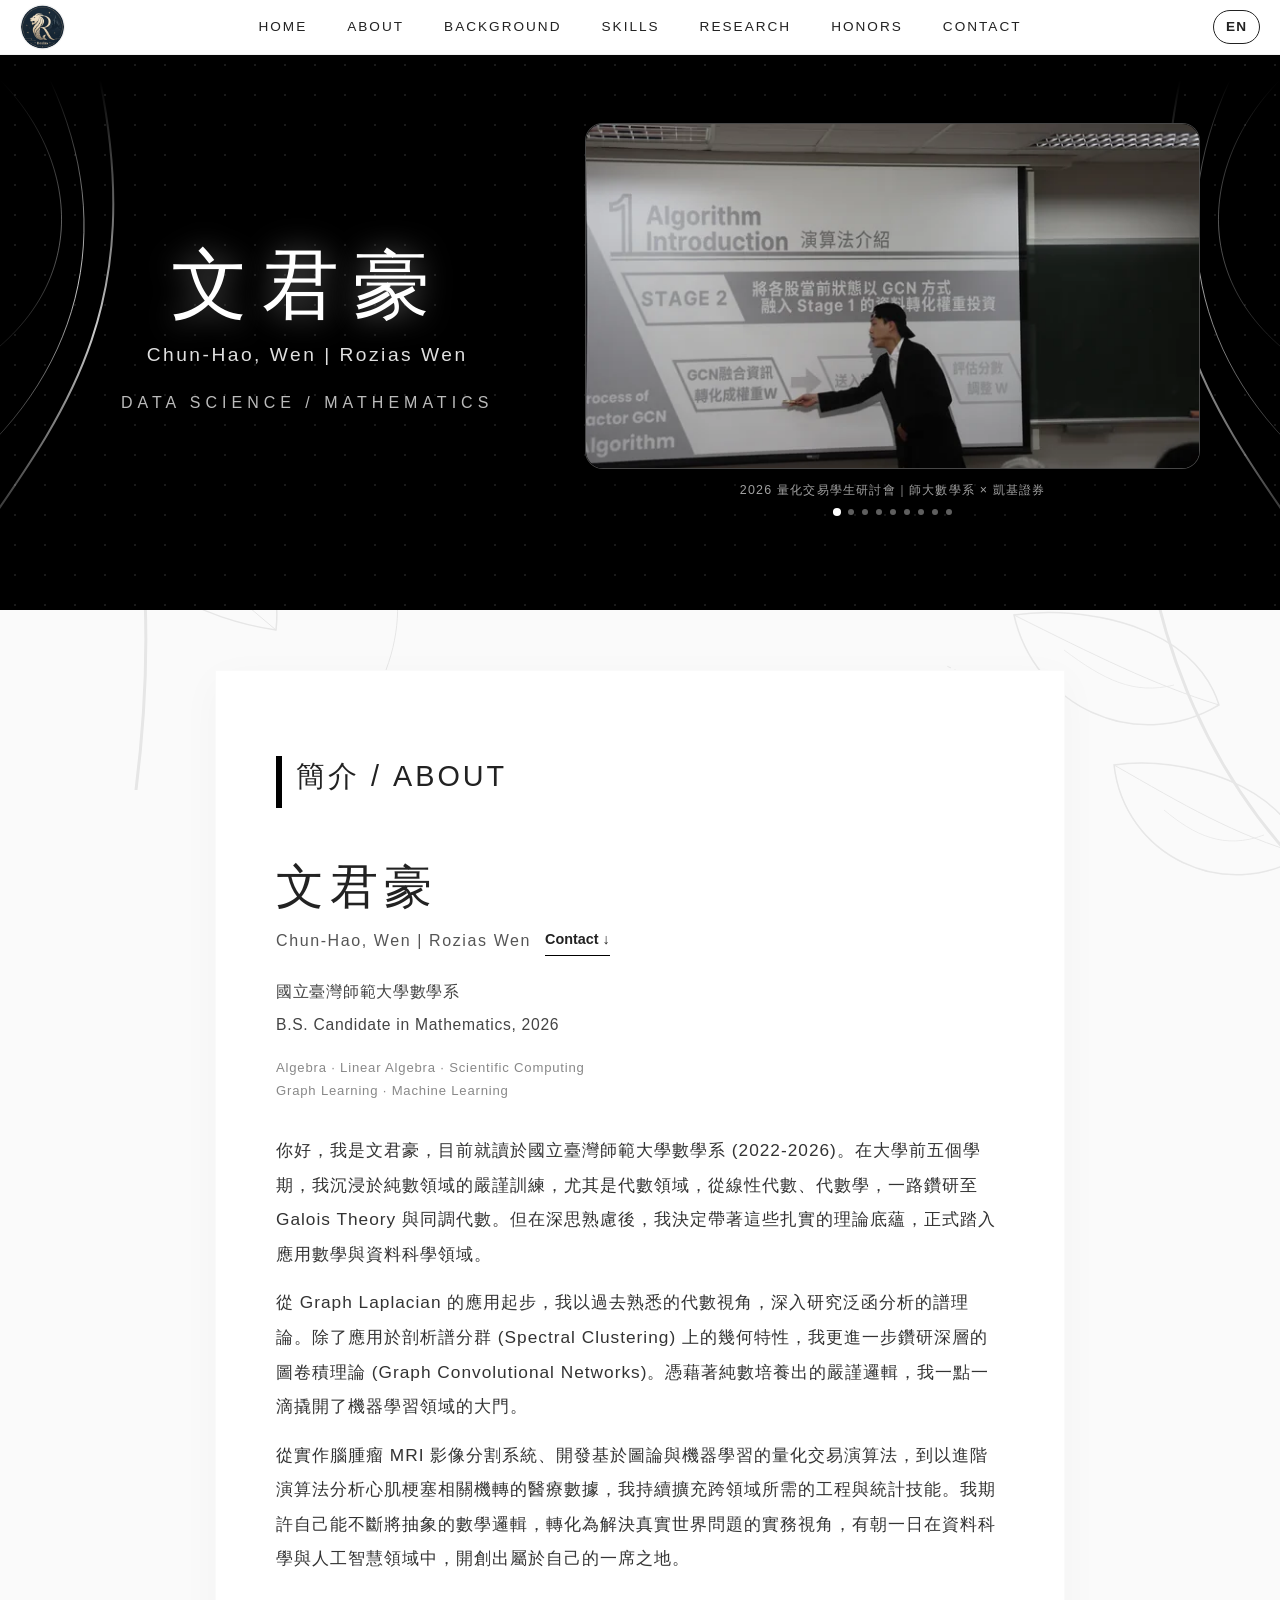
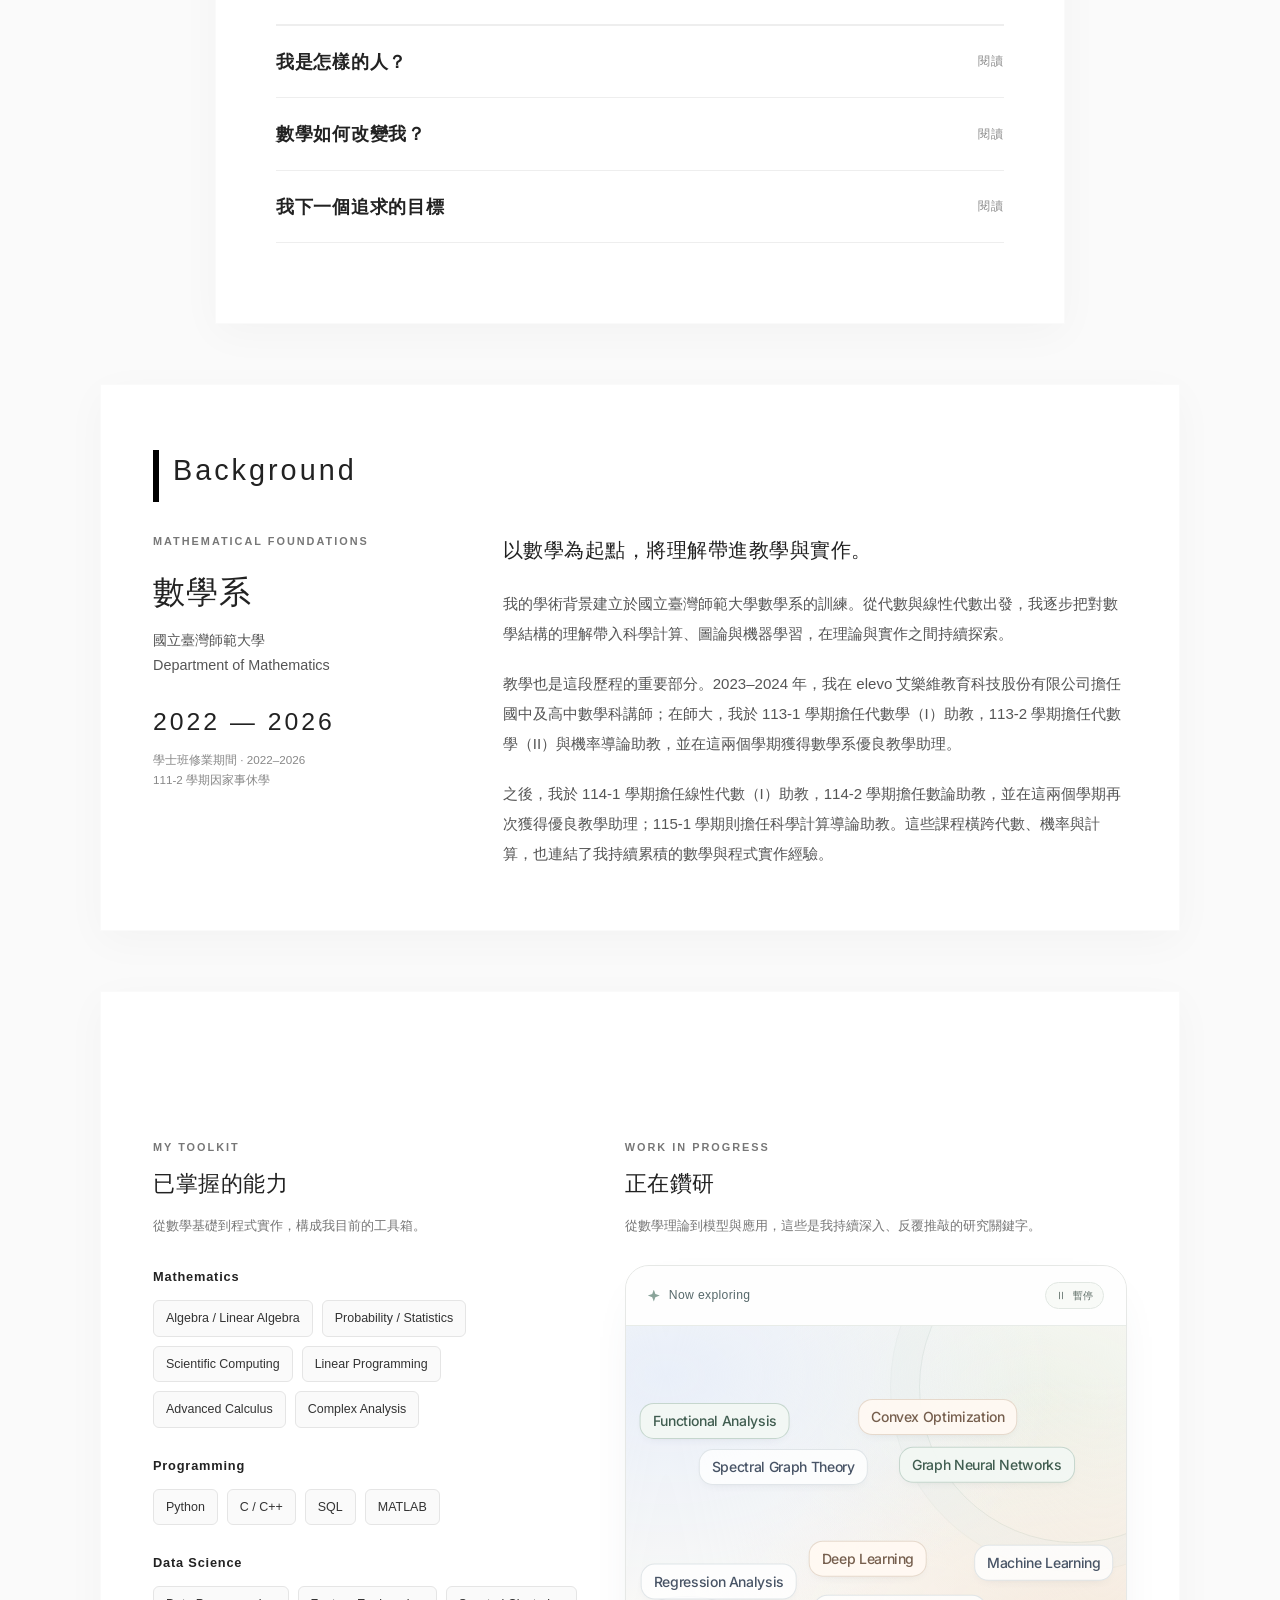
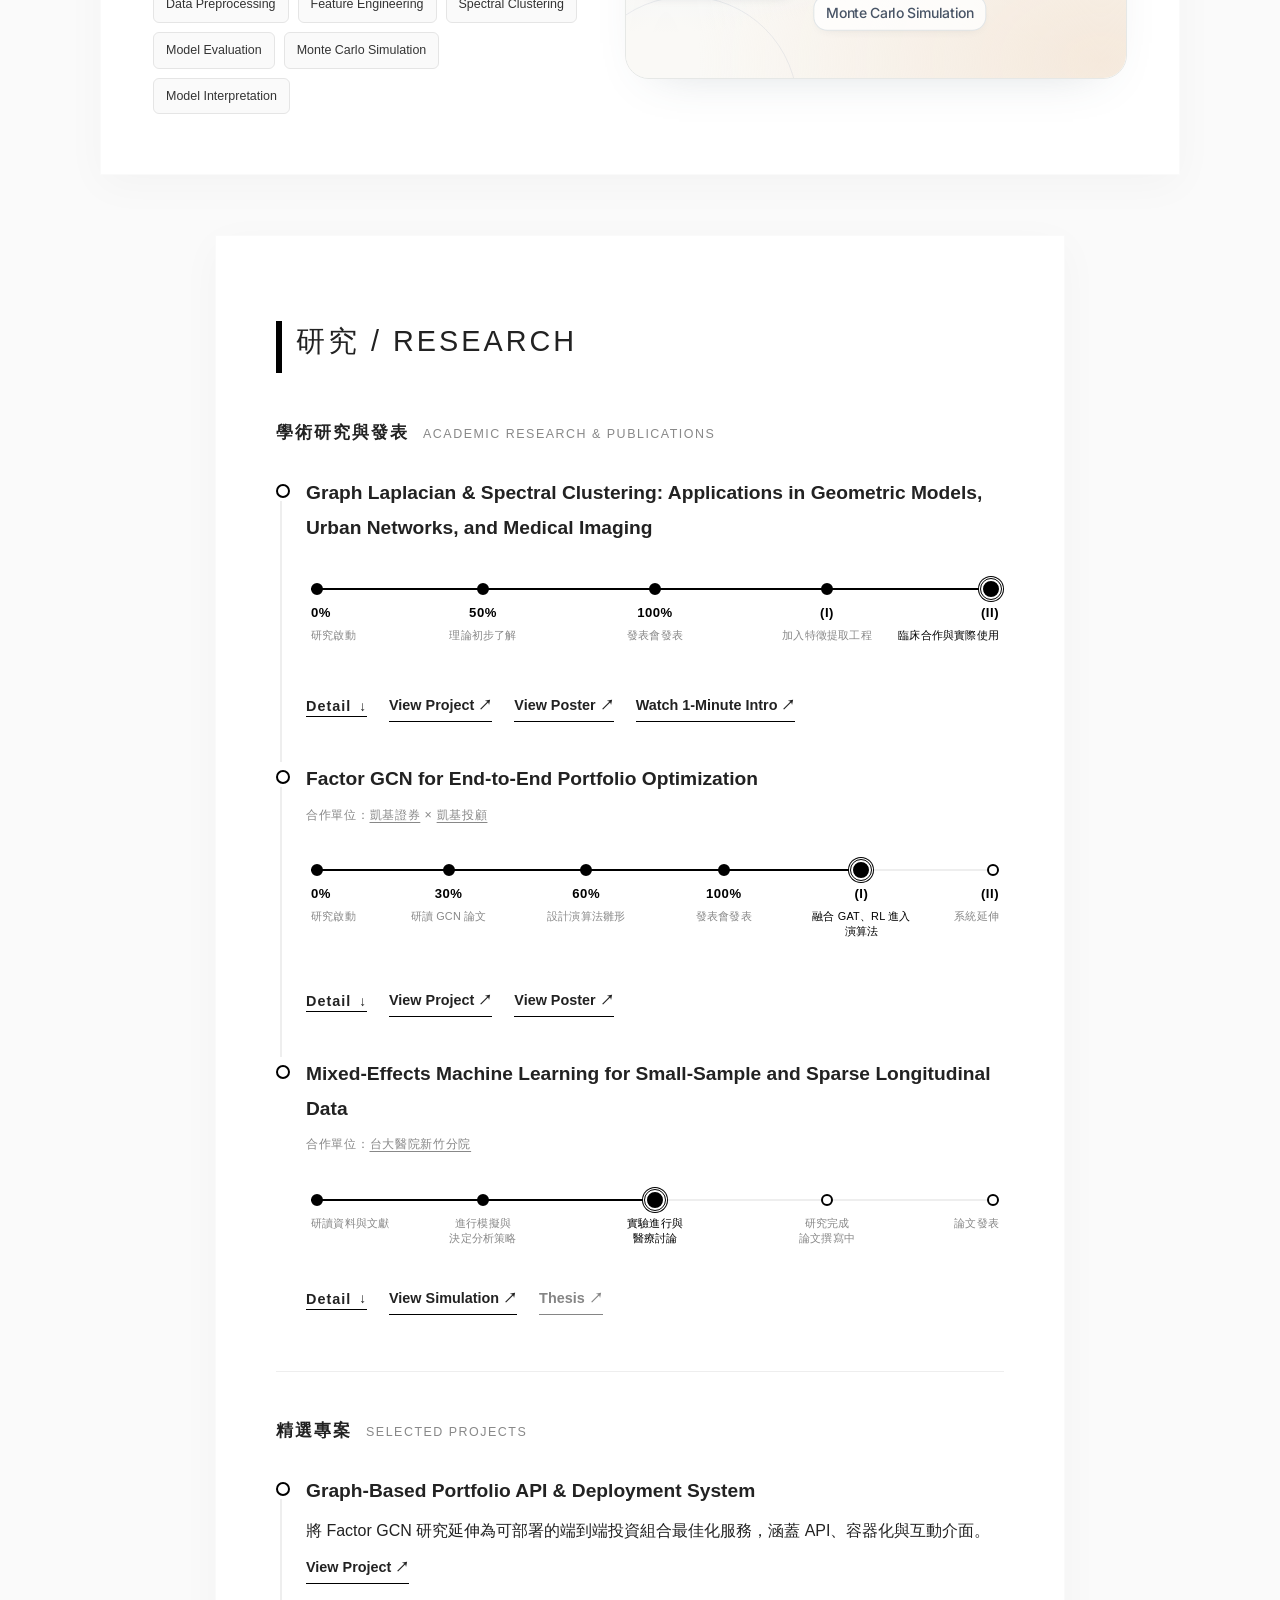
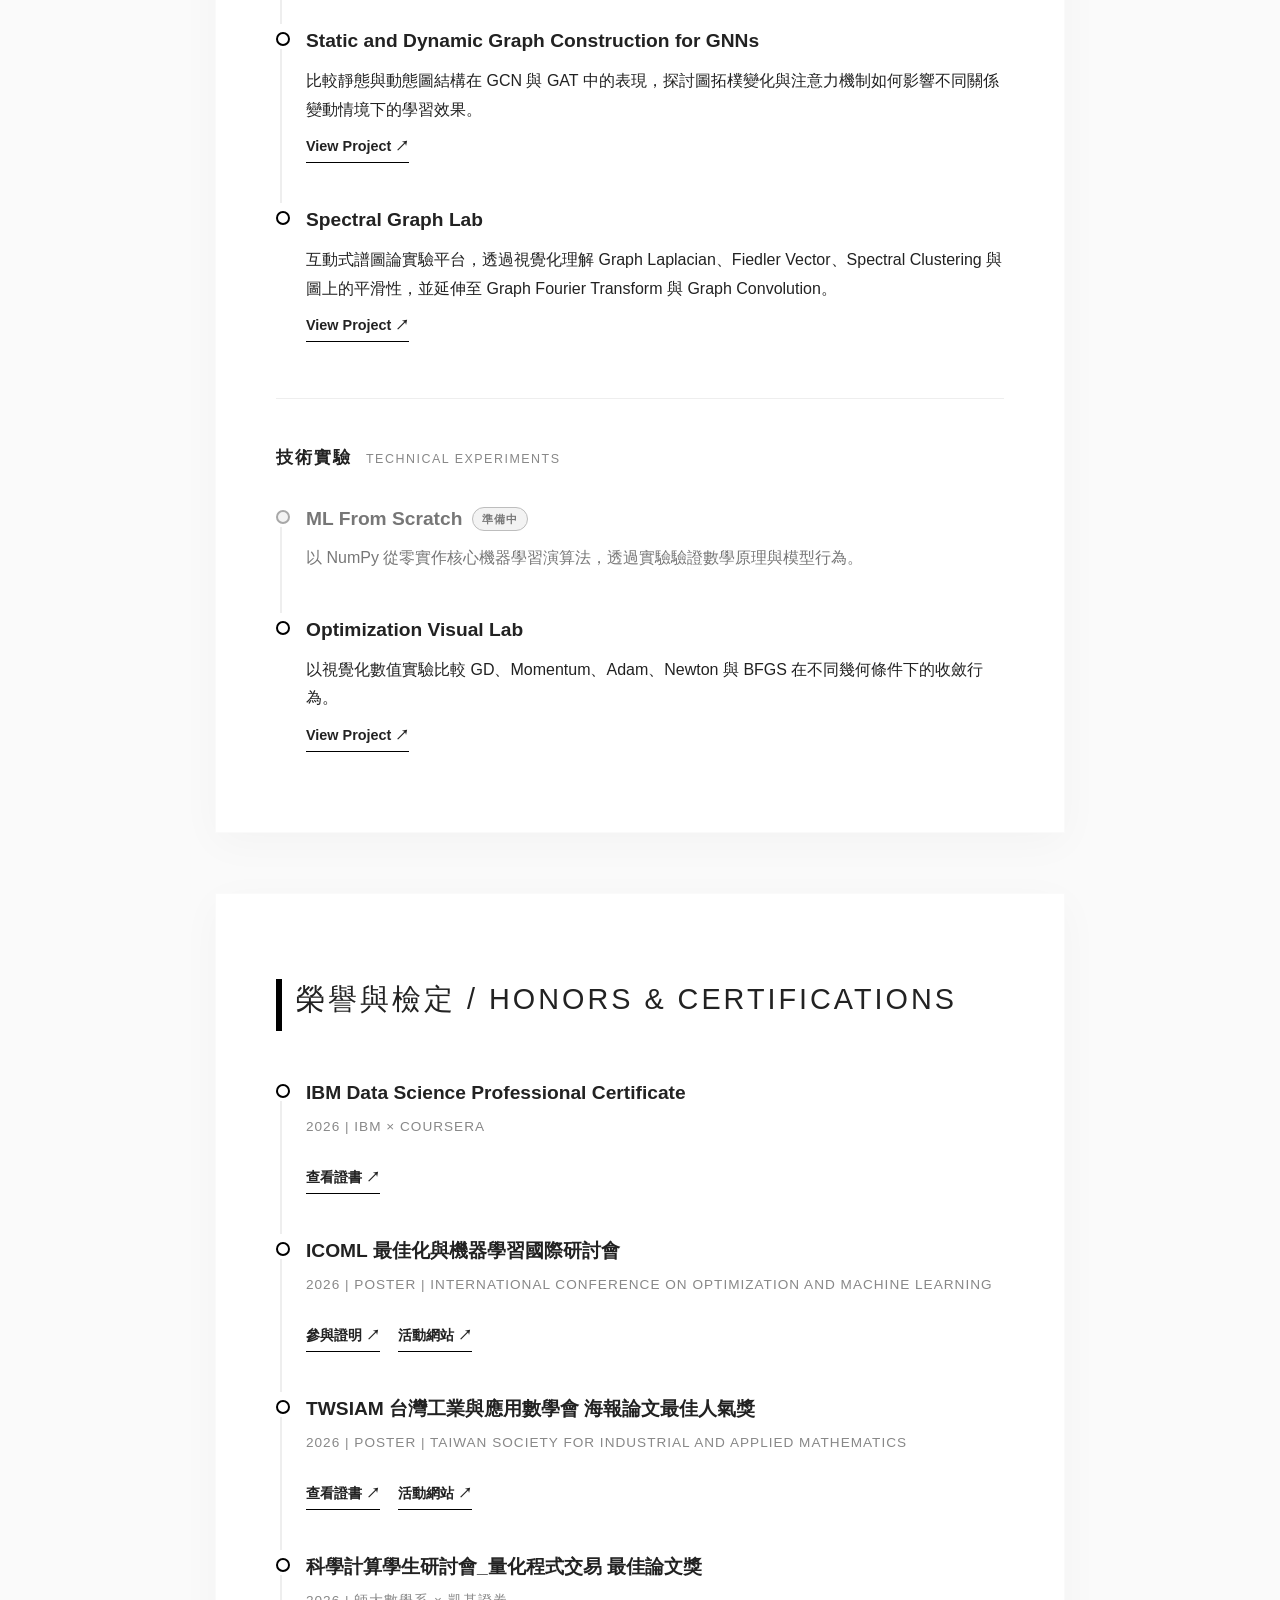
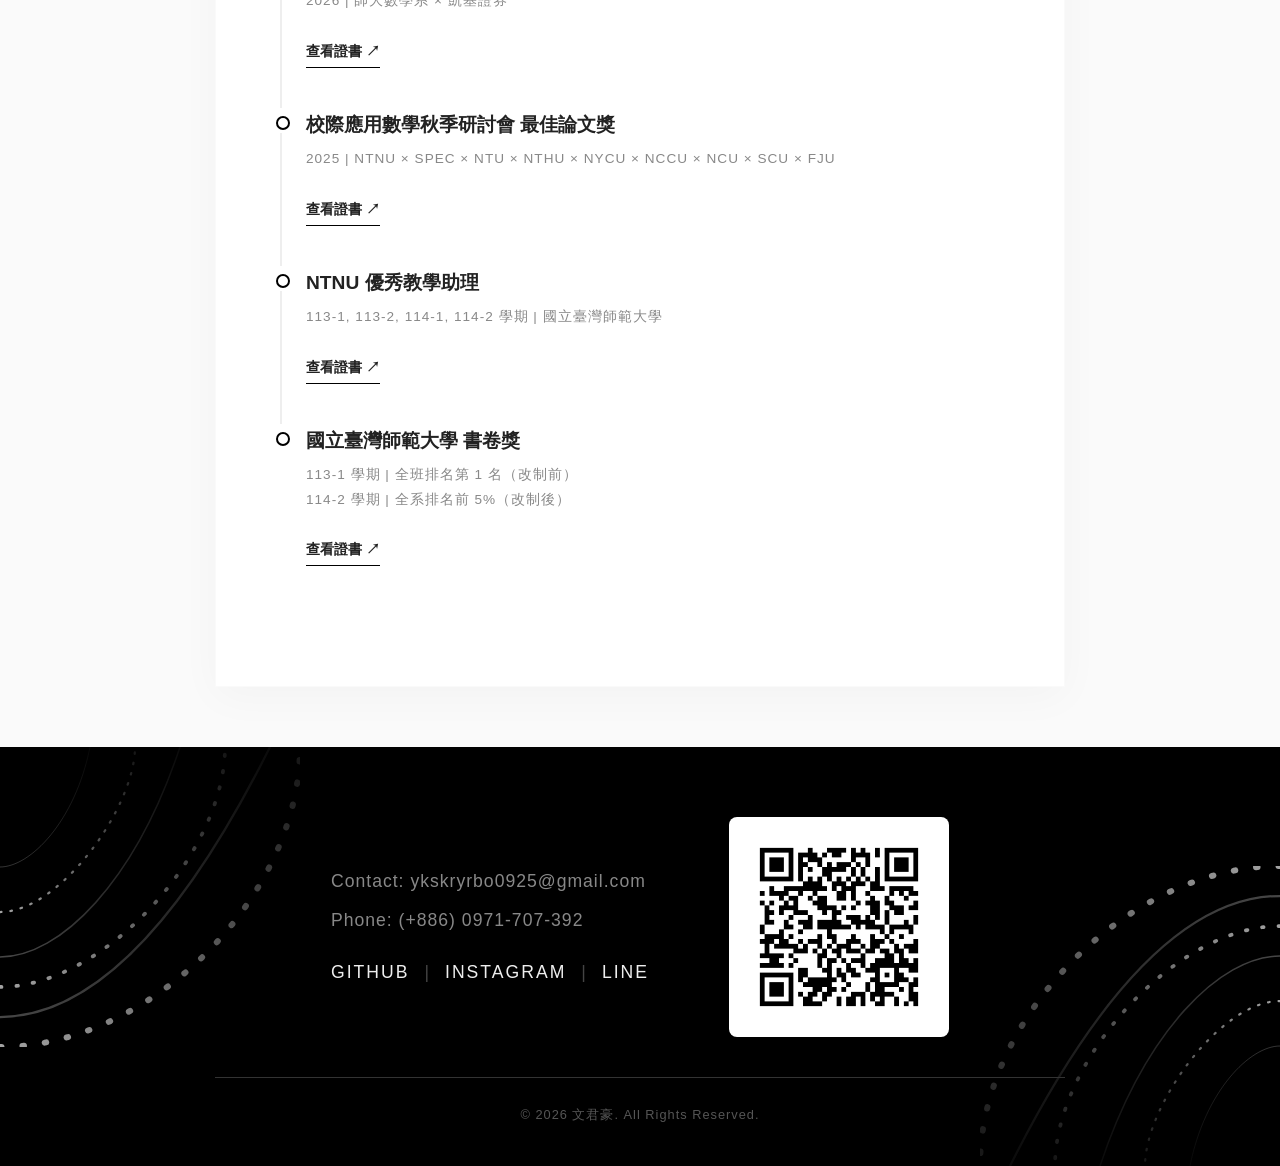
==== commit 0bab299d: "Link completed portfolio API and deployment project" ====
--- a/index.html
+++ b/index.html
@@ -1862,12 +1862,12 @@
                 <span class="secondary-title">Selected Projects</span>
             </h3>
 
-            <div class="list-item planned-project fade-in">
+            <div class="list-item fade-in">
                 <div class="planned-project-heading">
                     <h3>Graph-Based Portfolio API &amp; Deployment System</h3>
-                    <span class="preparing-badge">準備中</span>
                 </div>
                 <p>將 Factor GCN 研究延伸為可部署的端到端投資組合最佳化服務，涵蓋 API、容器化與互動介面。</p>
+                <a href="https://rozias0925.github.io/FY26-Portfolio-Deploy/" target="_blank" rel="noopener" class="project-link">View Project ↗</a>
             </div>
 
             <div class="list-item fade-in">
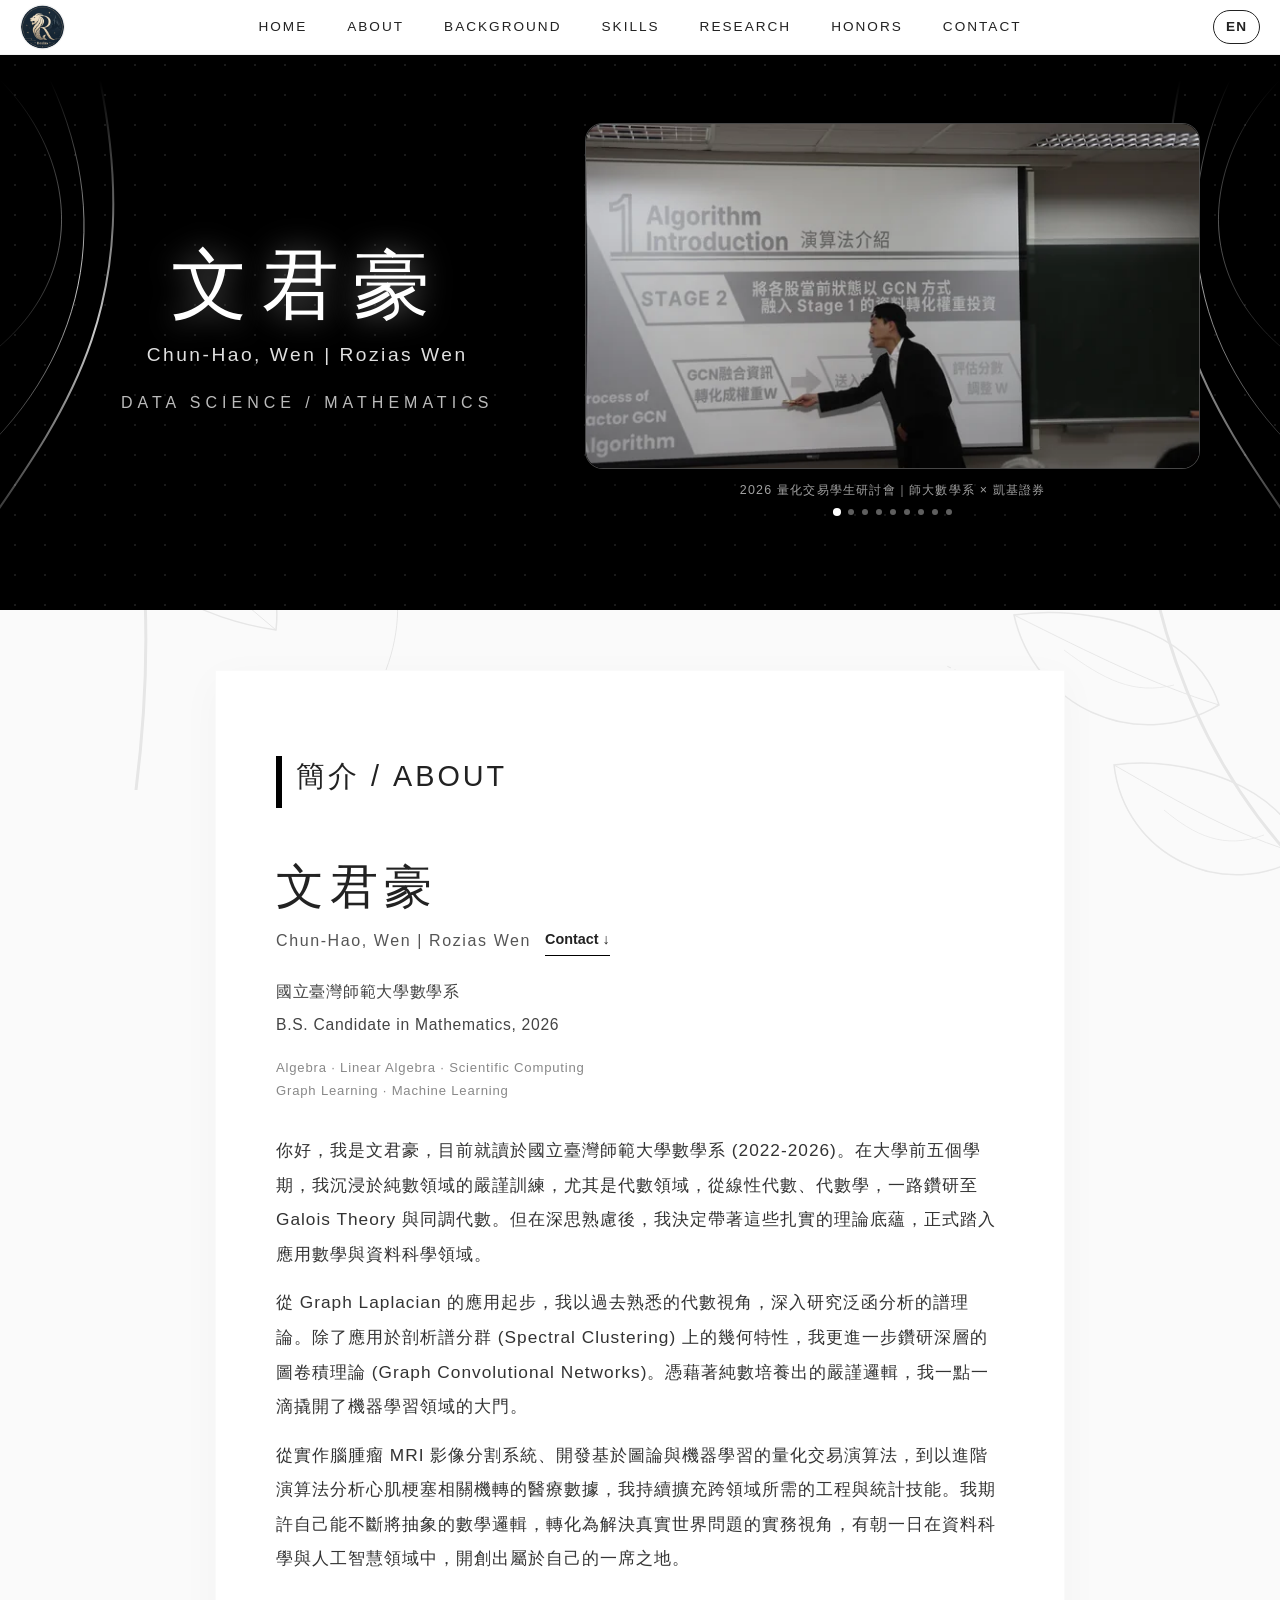
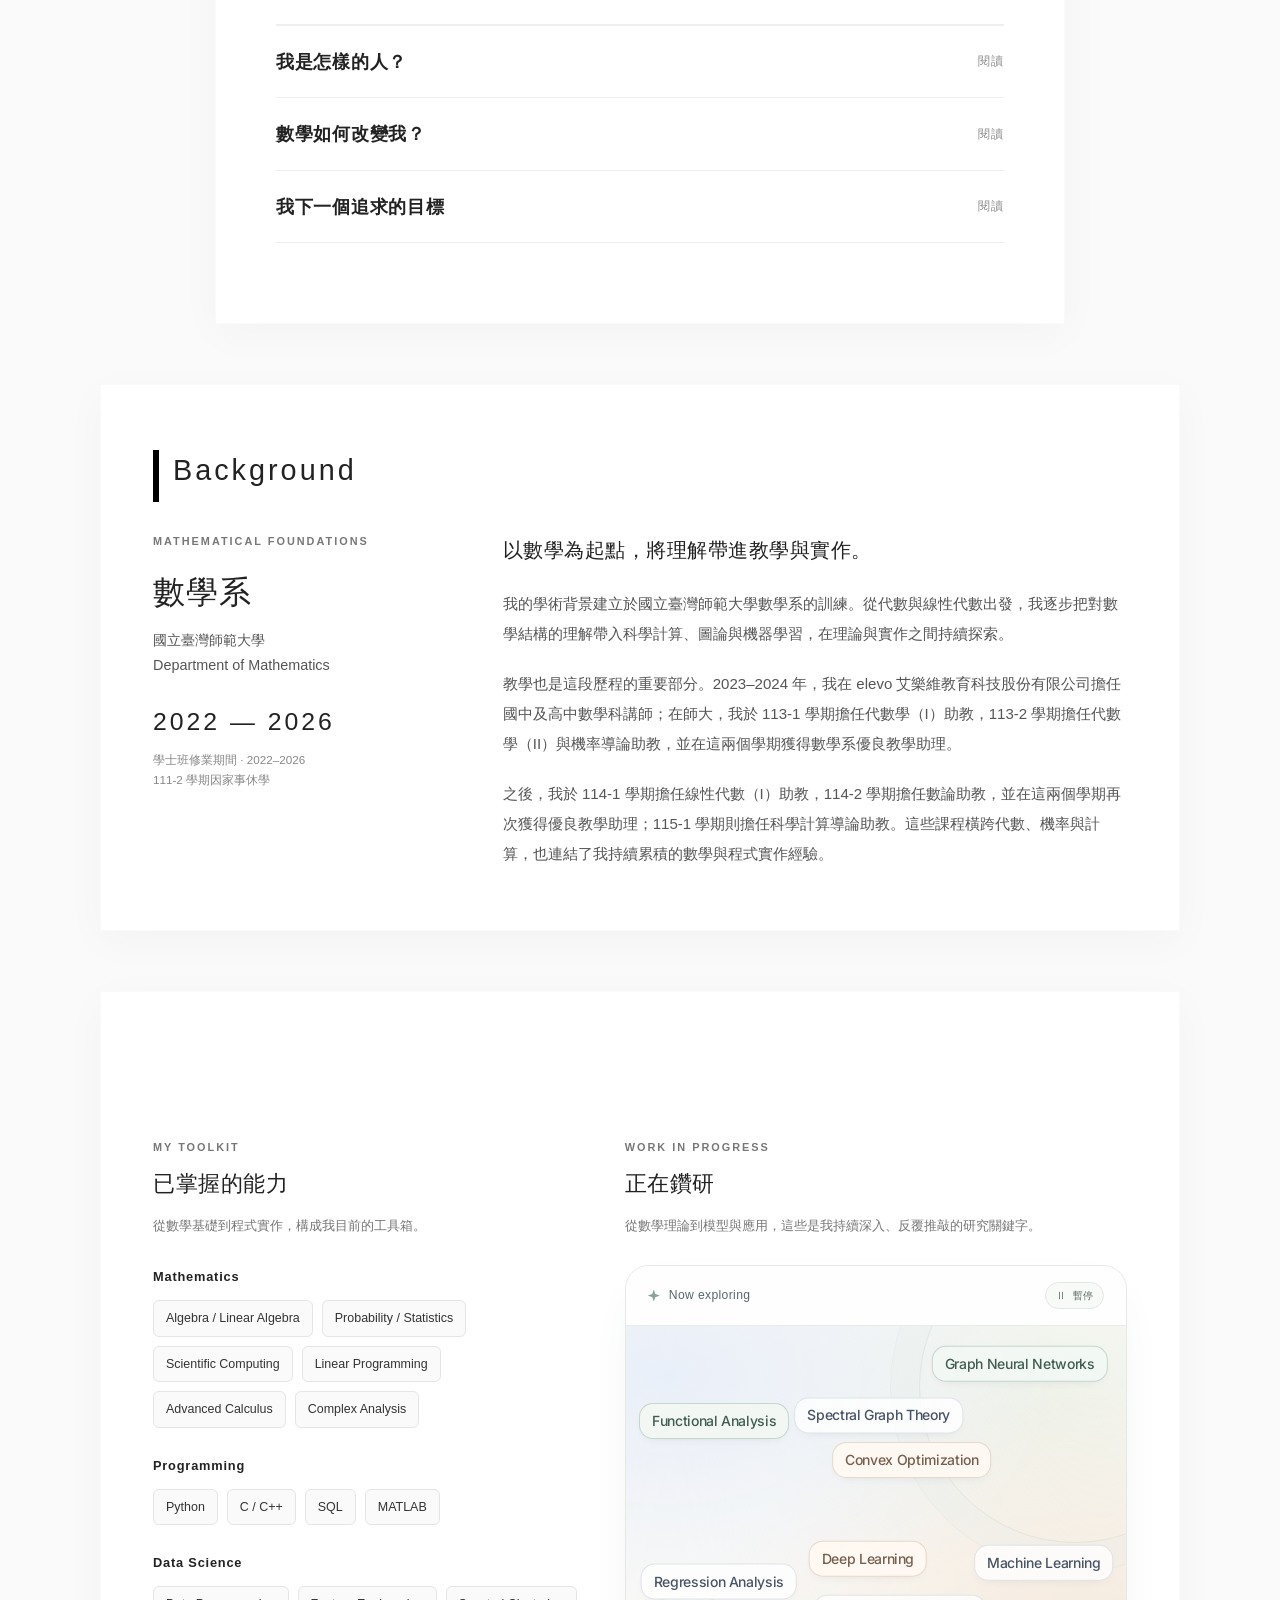
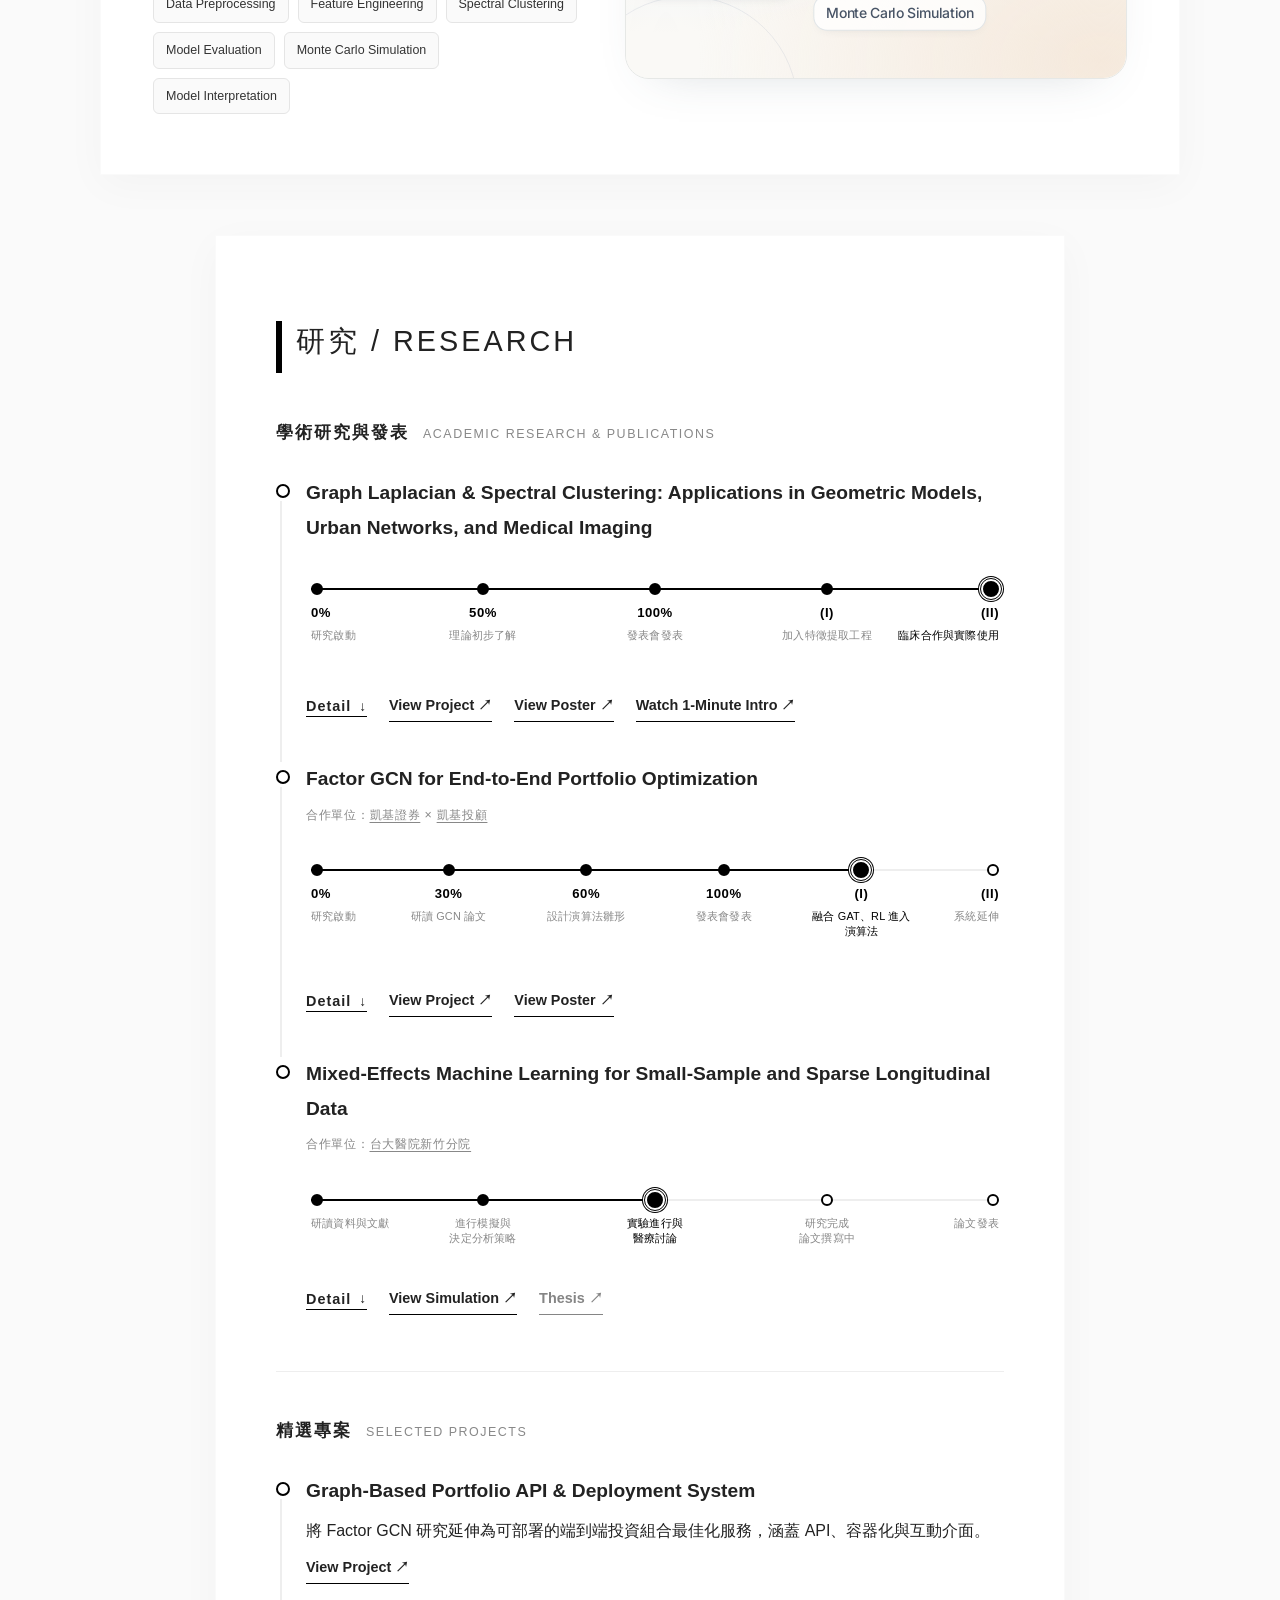
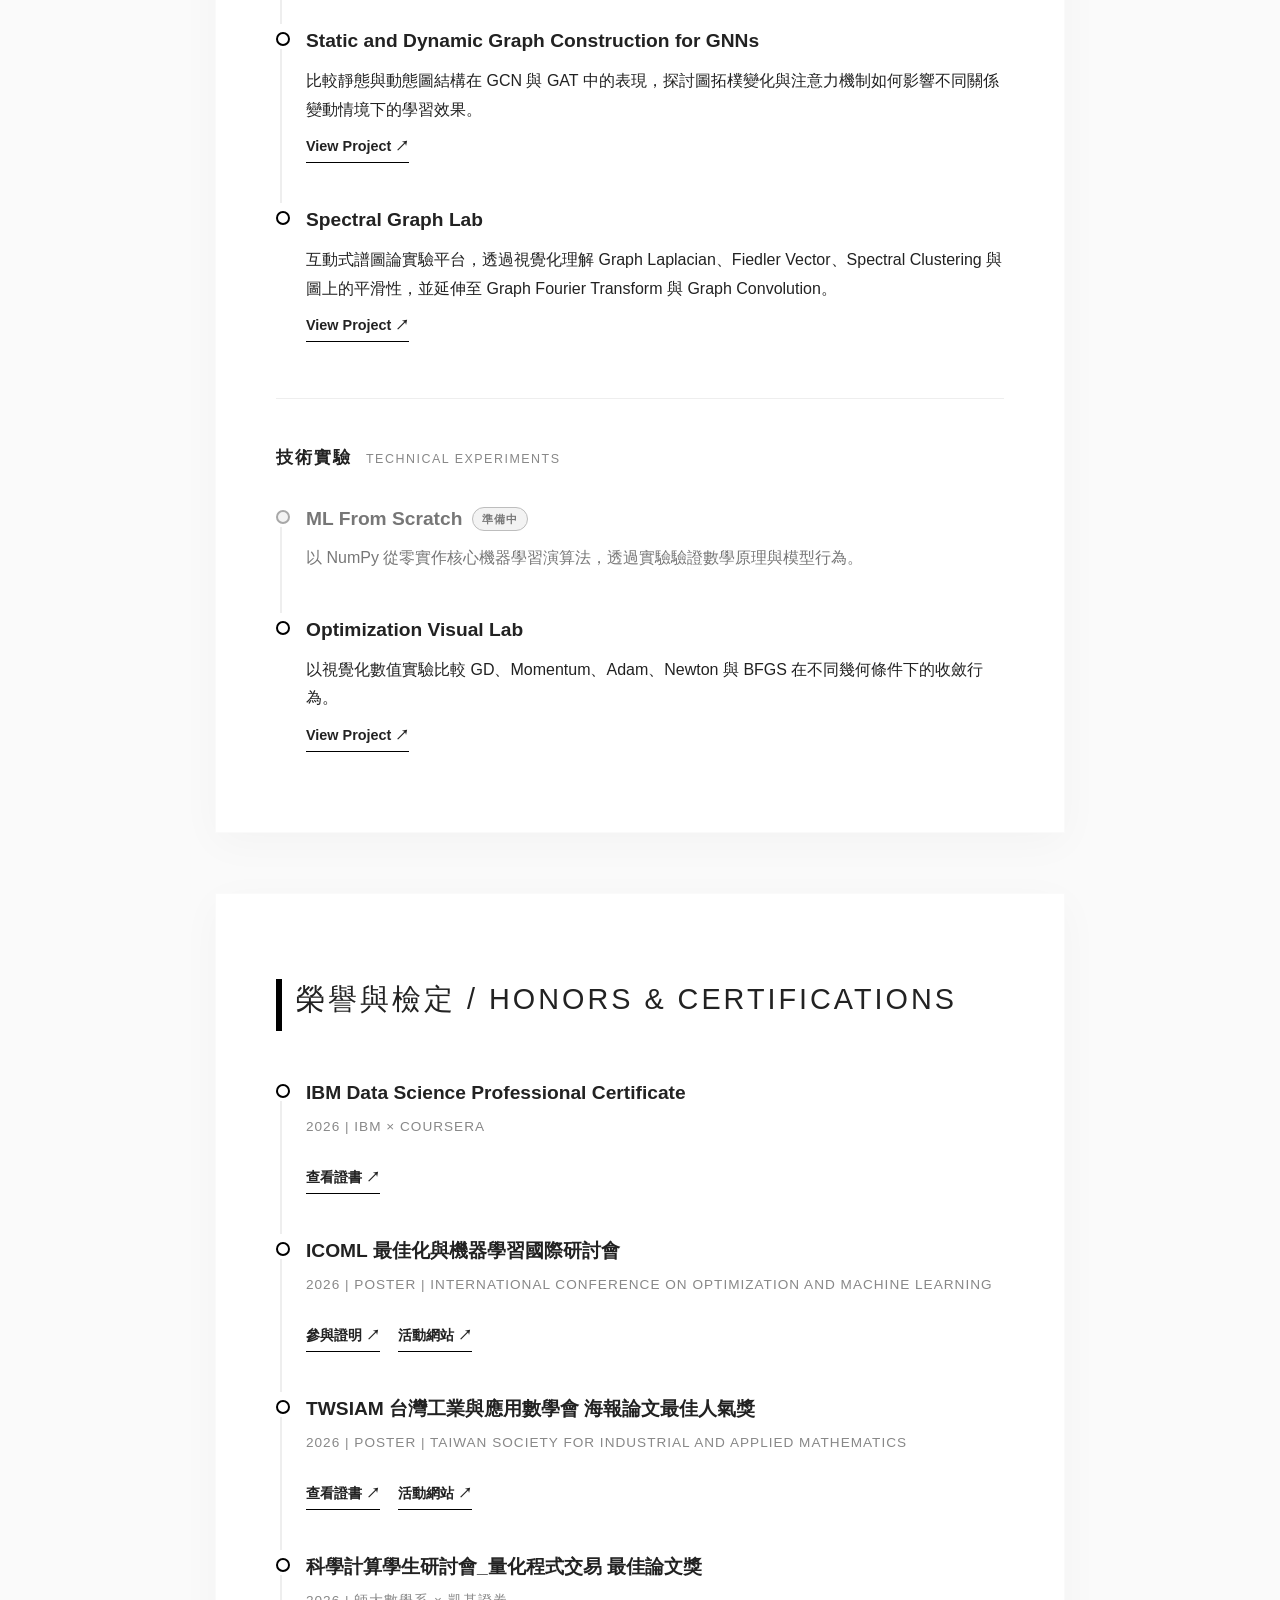
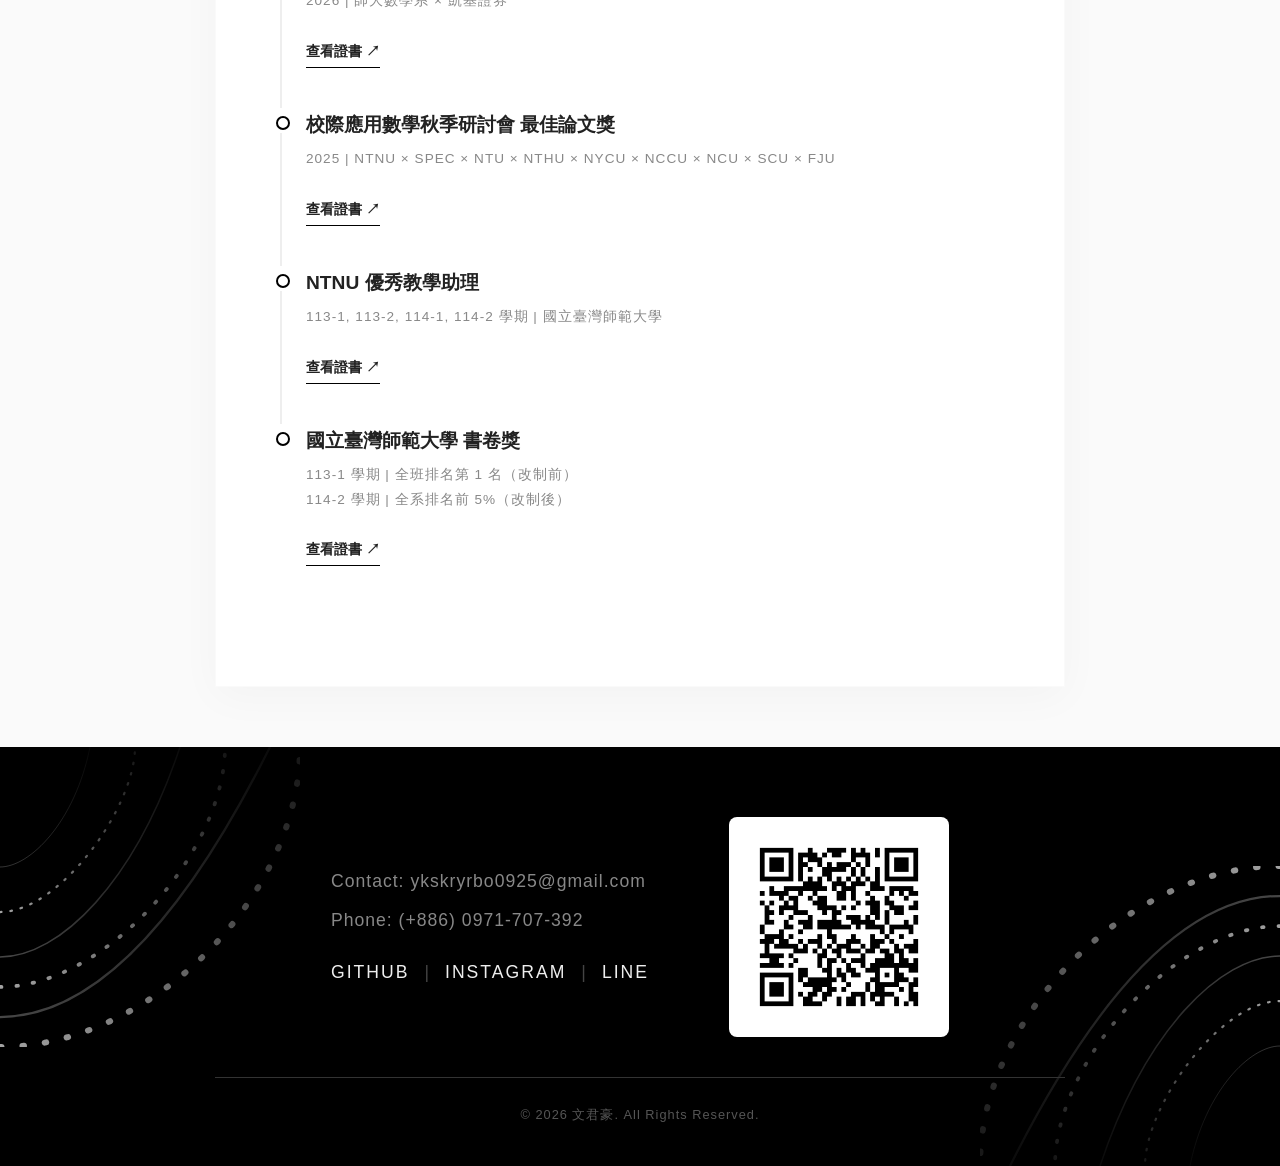
==== commit 40a0f147: "Open the simulation report at the page top" ====
--- a/index.html
+++ b/index.html
@@ -1845,7 +1845,7 @@
                 </div>
                 <div class="research-actions">
                     <button type="button" class="research-detail-button" aria-expanded="false" aria-controls="medical-research-detail-zh">Detail</button>
-                    <a href="https://rozias0925.github.io/FY26-Medical-Longitudinal/#zh-overview" target="_blank" rel="noopener noreferrer" class="project-link">View Simulation ↗</a>
+                    <a href="https://rozias0925.github.io/FY26-Medical-Longitudinal/#top" target="_blank" rel="noopener noreferrer" class="project-link">View Simulation ↗</a>
                     <button type="button" class="project-link thesis-placeholder" disabled>Thesis ↗</button>
                 </div>
                 <div class="research-entry-content" id="medical-research-detail-zh" hidden>
